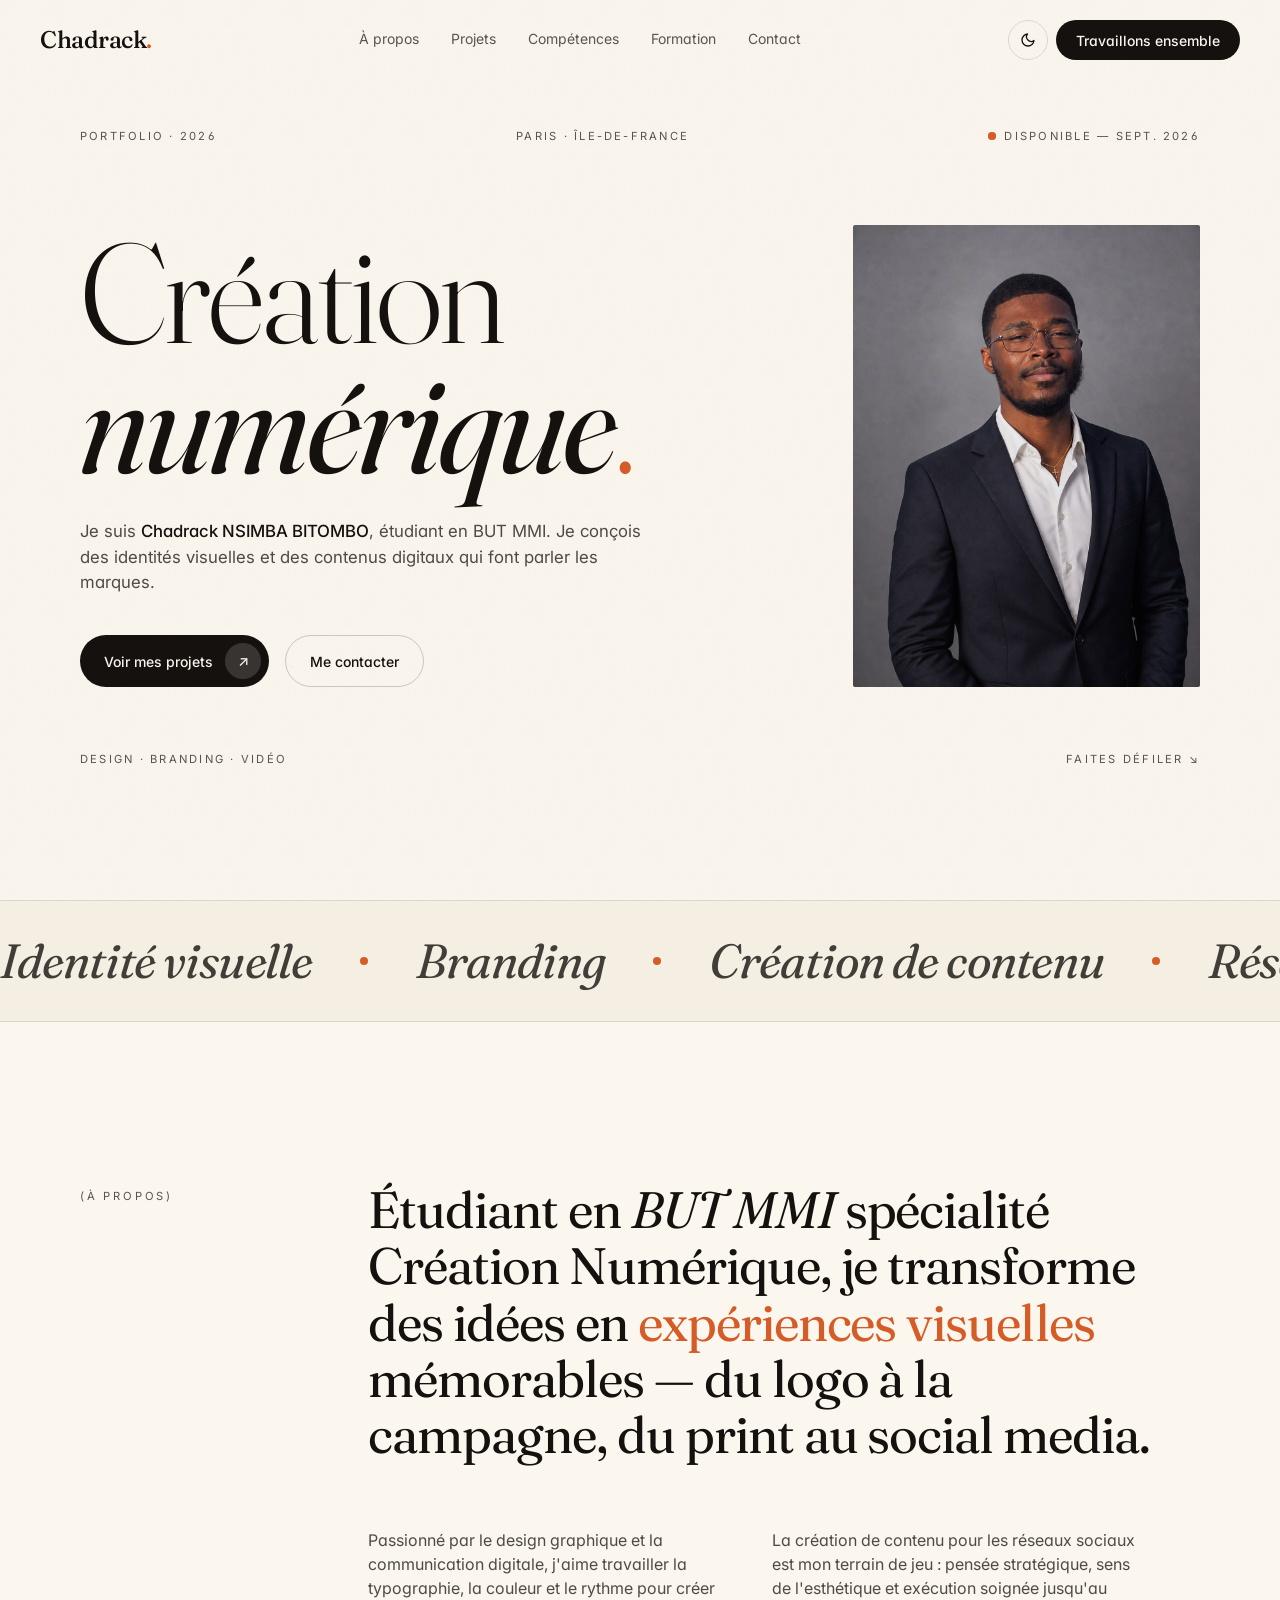
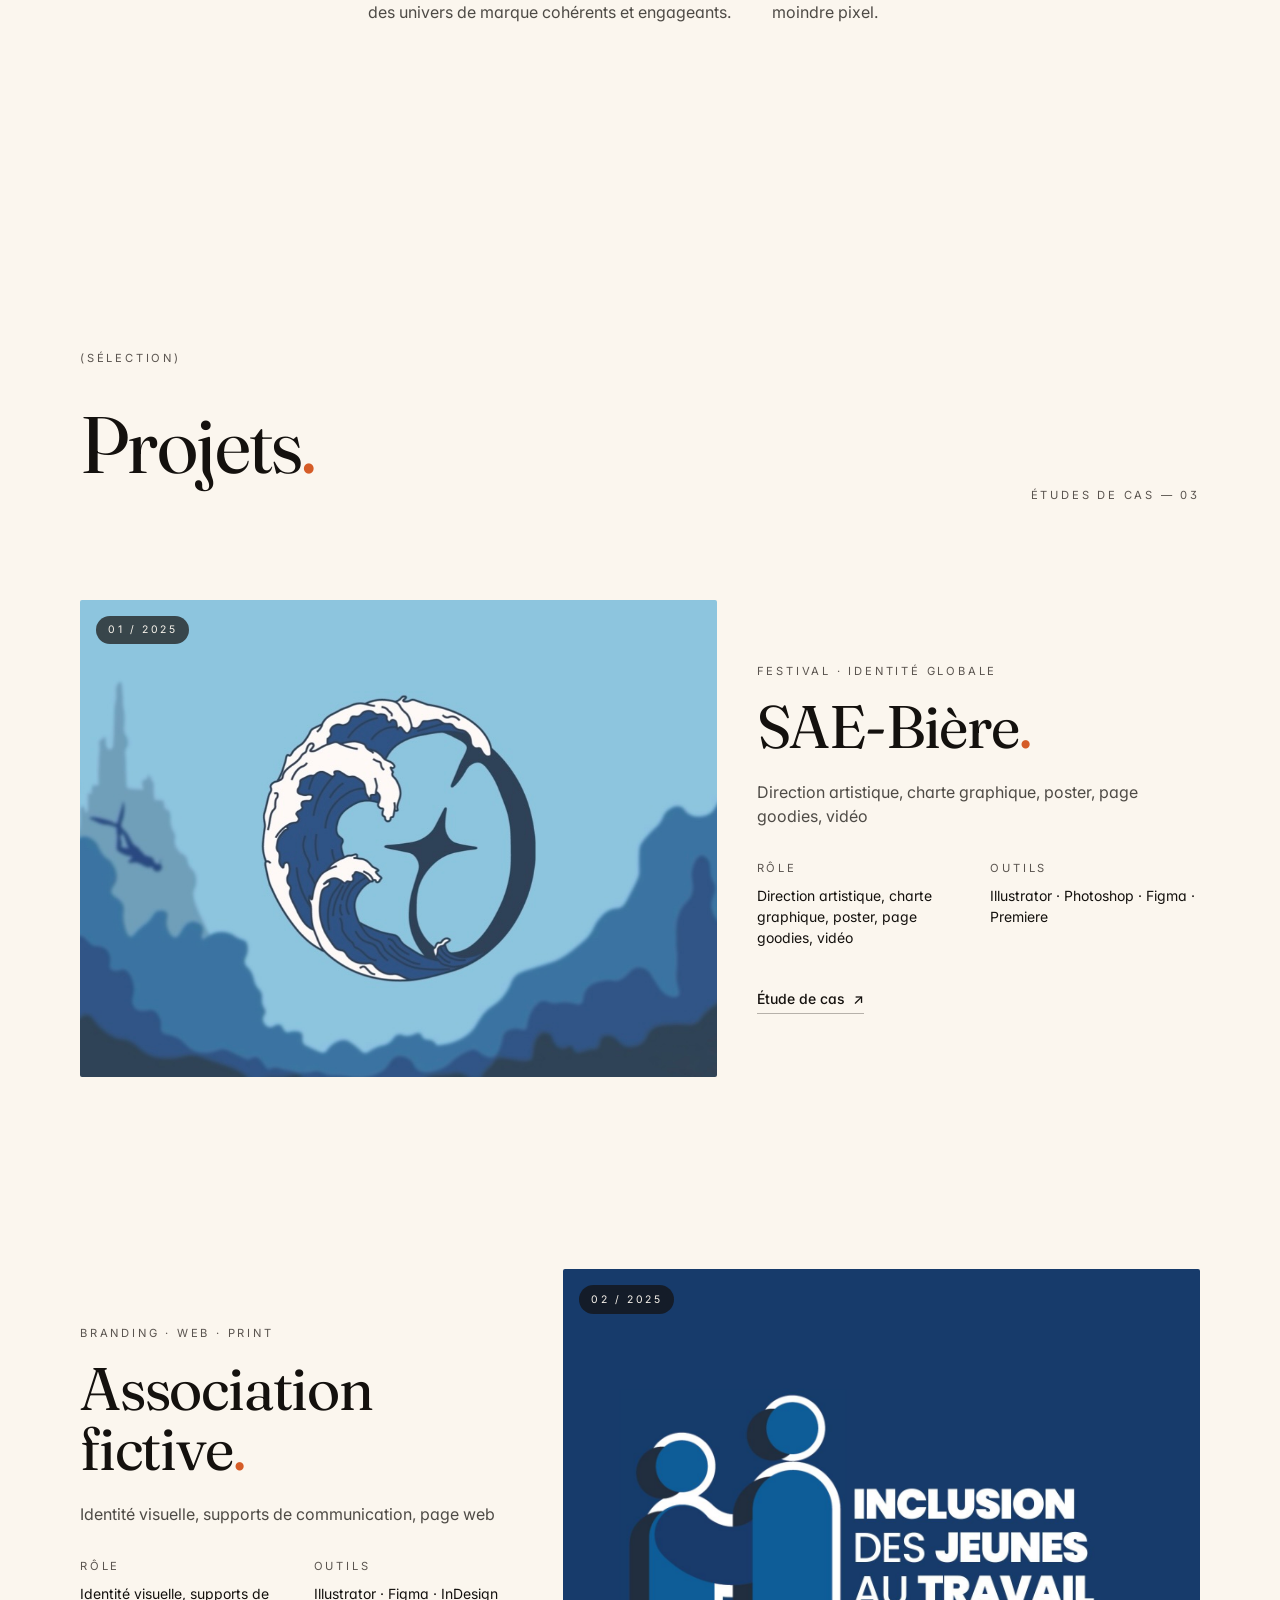
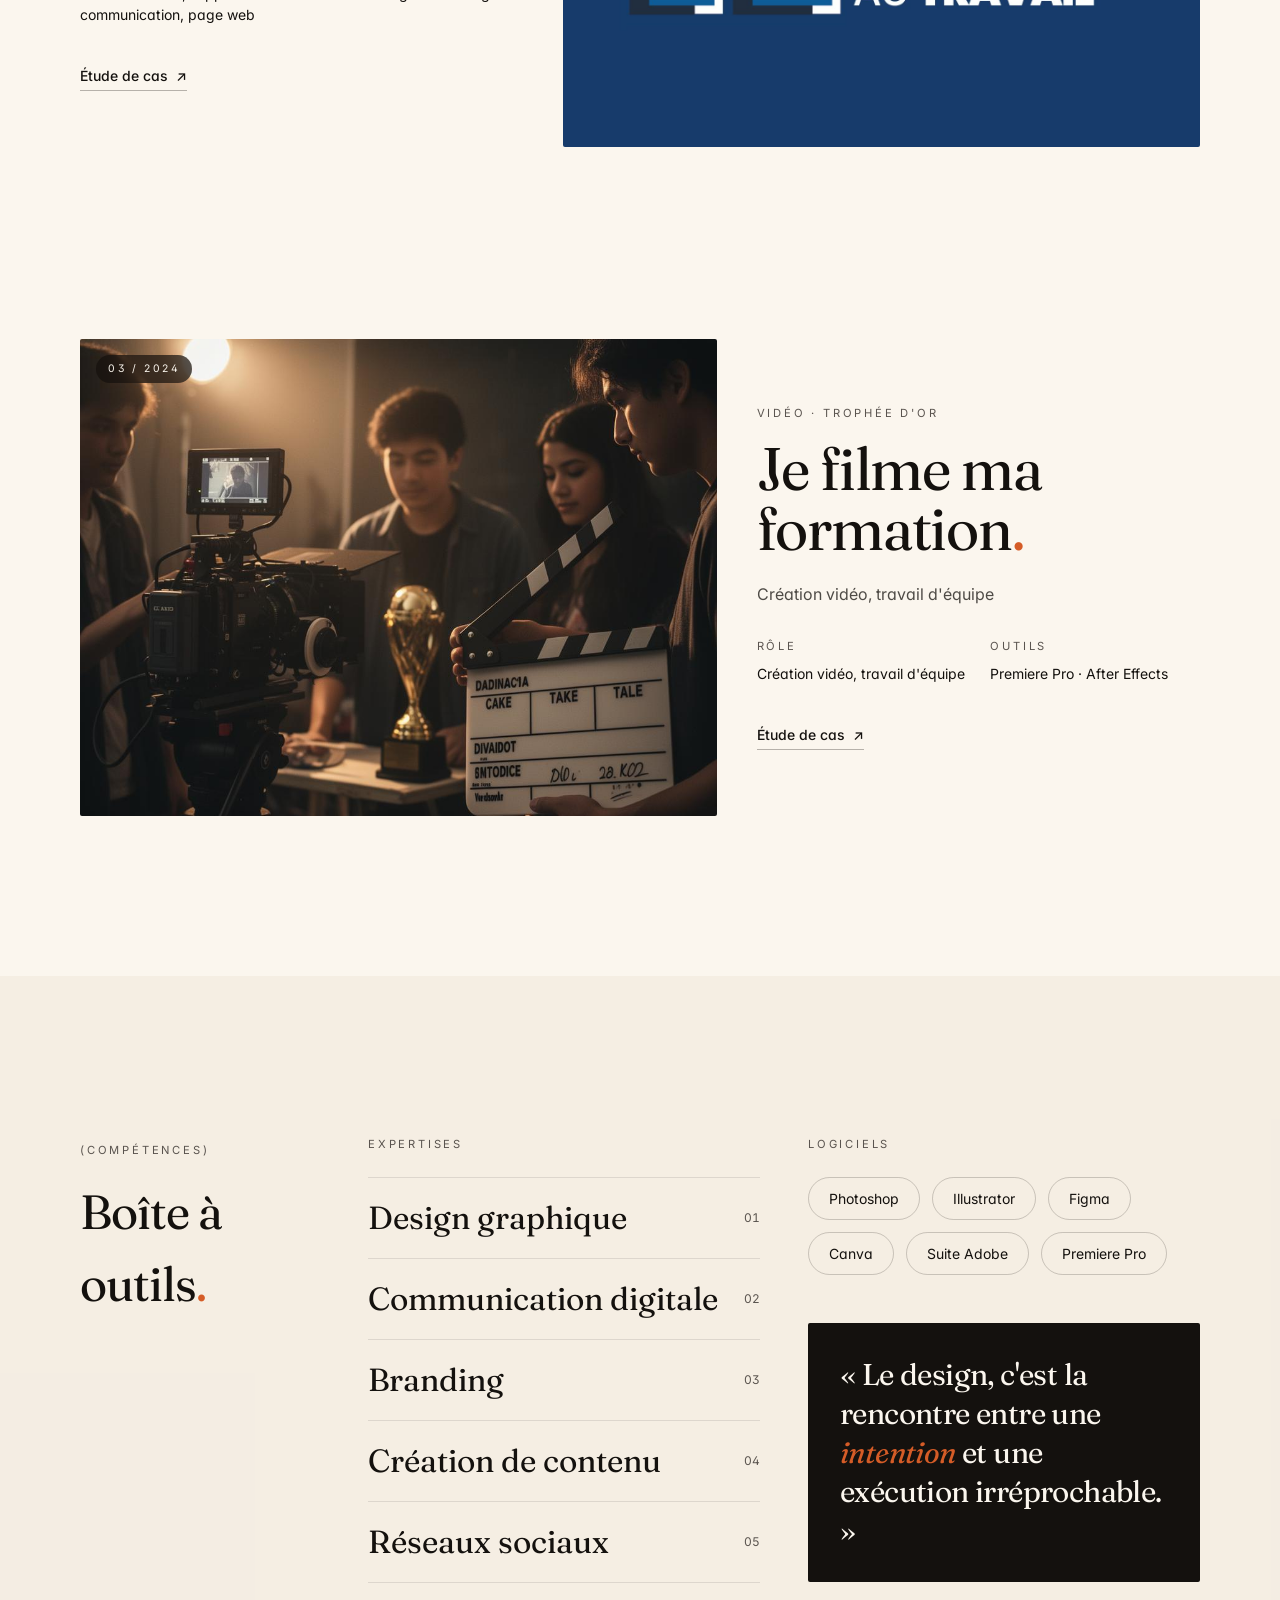
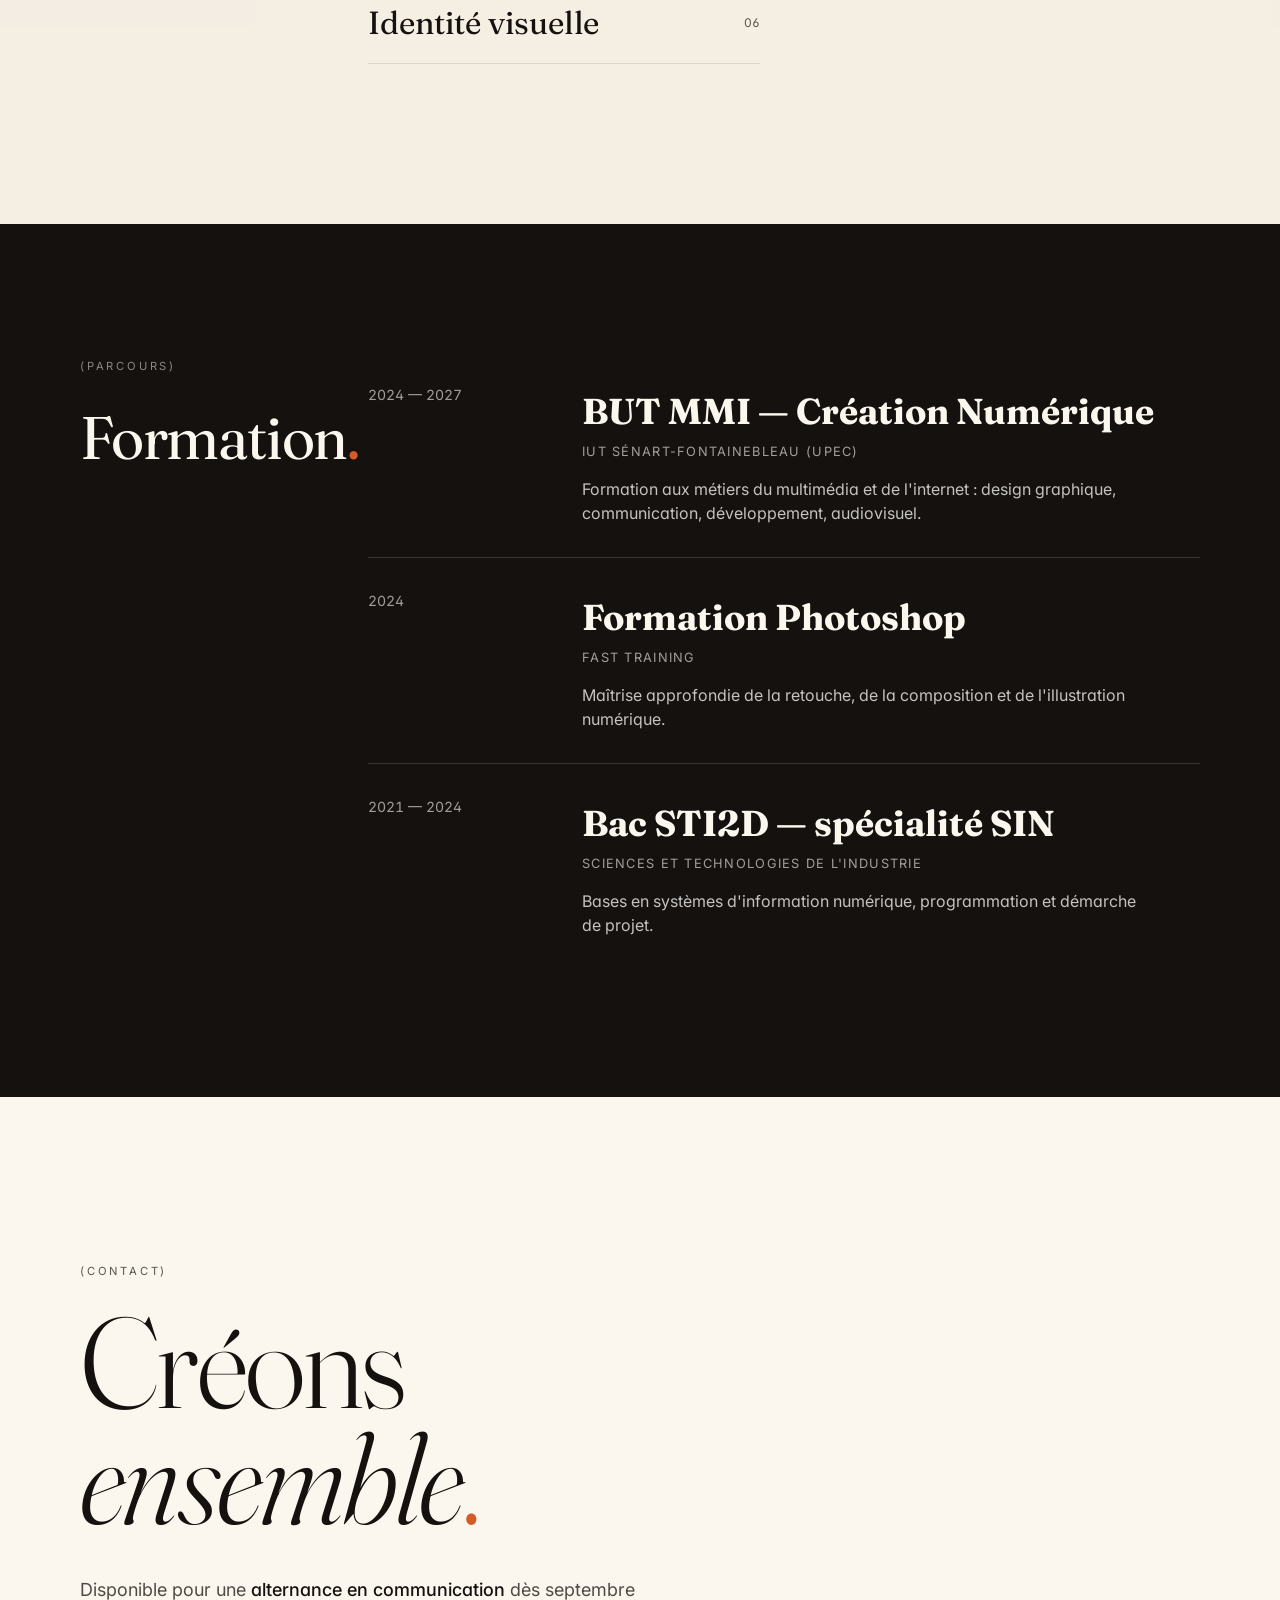
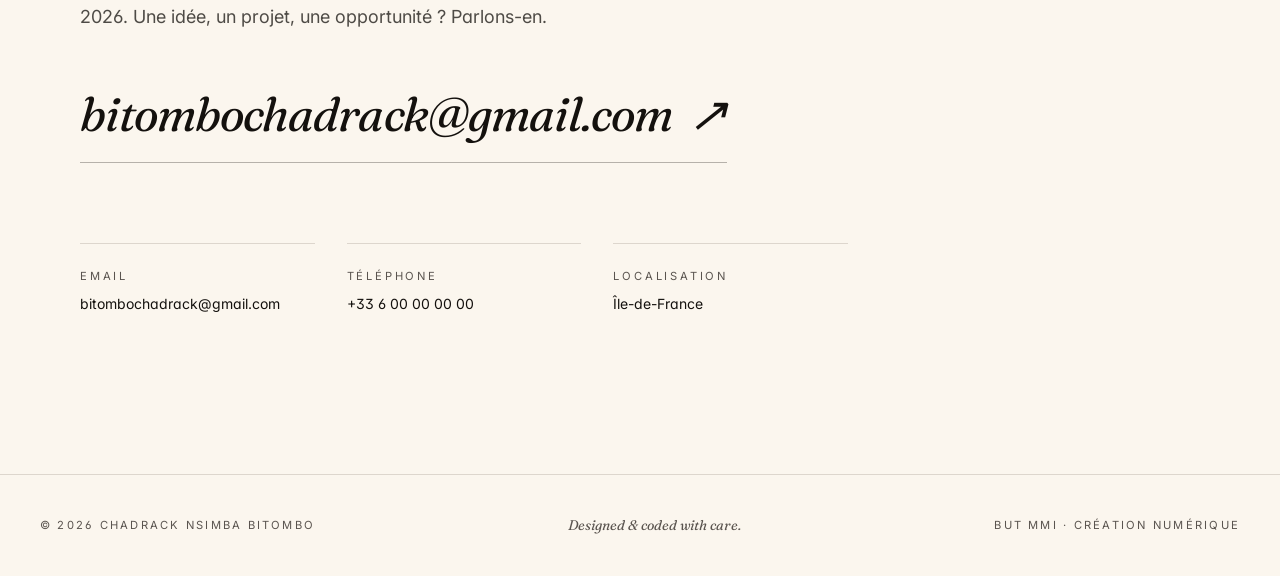
==== index.html @ b9027eaa "kkkk" ====
<!doctype html>
<html lang="fr">
  <head>
    <meta charset="UTF-8" />
    <meta name="viewport" content="width=device-width, initial-scale=1.0" />
    <title>Chadrack Nsimba Bitombo — Portfolio · Création Numérique</title>
    <meta
      name="description"
      content="Portfolio de Chadrack Nsimba Bitombo, étudiant en BUT MMI Création Numérique. Branding, design graphique et communication digitale. Disponible en alternance dès septembre 2026."
    />
    <meta property="og:title" content="Chadrack Nsimba Bitombo — Portfolio" />
    <meta
      property="og:description"
      content="Identités visuelles et contenus digitaux engageants — étudiant en BUT MMI Création Numérique."
    />
    <meta property="og:type" content="website" />

    <link rel="preconnect" href="https://fonts.googleapis.com" />
    <link rel="preconnect" href="https://fonts.gstatic.com" crossorigin />
    <link
      href="https://fonts.googleapis.com/css2?family=Fraunces:ital,opsz,wght@0,9..144,300..700;1,9..144,300..700&family=Inter:wght@300;400;500;600&display=swap"
      rel="stylesheet"
    />

    <link rel="stylesheet" href="css/styles.css" />
  </head>
  <body>
    <header id="nav" class="nav">
      <div class="nav__inner">
        <a href="#top" class="nav__logo"
          >Chadrack<span class="accent">.</span></a
        >
        <nav class="nav__links">
          <a href="#about">À propos</a>
          <a href="#work">Projets</a>
          <a href="#skills">Compétences</a>
          <a href="#education">Formation</a>
          <a href="#contact">Contact</a>
        </nav>
        <div class="nav__actions">
          <button
            id="themeToggle"
            class="icon-btn"
            aria-label="Basculer le thème"
          >
            <svg
              class="icon-moon"
              viewBox="0 0 24 24"
              width="16"
              height="16"
              fill="none"
              stroke="currentColor"
              stroke-width="2"
              stroke-linecap="round"
              stroke-linejoin="round"
            >
              <path d="M21 12.79A9 9 0 1 1 11.21 3 7 7 0 0 0 21 12.79z" />
            </svg>
            <svg
              class="icon-sun"
              viewBox="0 0 24 24"
              width="16"
              height="16"
              fill="none"
              stroke="currentColor"
              stroke-width="2"
              stroke-linecap="round"
              stroke-linejoin="round"
              style="display: none"
            >
              <circle cx="12" cy="12" r="4" />
              <path
                d="M12 2v2M12 20v2M4.93 4.93l1.41 1.41M17.66 17.66l1.41 1.41M2 12h2M20 12h2M4.93 19.07l1.41-1.41M17.66 6.34l1.41-1.41"
              />
            </svg>
          </button>
          <a href="#contact" class="btn btn--solid">Travaillons ensemble</a>
        </div>
      </div>
    </header>

    <main>
      <section id="top" class="hero grain">
        <div class="container hero__meta">
          <span>Portfolio · 2026</span>
          <span class="hide-sm">Paris · Île-de-France</span>
          <span class="status">
            <span class="dot"
              ><span class="dot__ping"></span><span class="dot__core"></span
            ></span>
            Disponible — Sept. 2026
          </span>
        </div>

        <div class="container hero__grid">
          <div class="hero__text reveal">
            <h1 class="display hero__title">
              Création<br />
              <span class="italic">numérique</span><span class="accent">.</span>
            </h1>
            <p class="hero__lede">
              Je suis <strong>Chadrack NSIMBA BITOMBO</strong>, étudiant en BUT
              MMI. Je conçois des identités visuelles et des contenus digitaux
              qui font parler les marques.
            </p>
            <div class="hero__cta">
              <a href="#work" class="btn btn--pill">
                Voir mes projets
                <span class="btn__arrow">↗</span>
              </a>
              <a href="#contact" class="btn btn--ghost">Me contacter</a>
            </div>
          </div>

          <div class="hero__portrait reveal">
            <div class="portrait">
              <img
                src="assets/Chadrack.jpg"
                alt="Portrait de Chadrack Nsimba Bitombo"
              />
              <div class="portrait__overlay"></div>
              <div class="portrait__caption"></div>
            </div>
          </div>
        </div>

        <div class="container hero__foot">
          <span>Design · Branding · Vidéo</span>
          <span>Faites défiler ↘</span>
        </div>
      </section>

      <div class="marquee">
        <div class="marquee__track">
          <span class="display italic"
            >Identité visuelle <i class="bullet"></i> Branding
            <i class="bullet"></i> Création de contenu
            <i class="bullet"></i> Réseaux sociaux
            <i class="bullet"></i> Direction artistique
            <i class="bullet"></i> Vidéo <i class="bullet"></i> Communication
            digitale <i class="bullet"></i
          ></span>
          <span class="display italic" aria-hidden="true"
            >Identité visuelle <i class="bullet"></i> Branding
            <i class="bullet"></i> Création de contenu
            <i class="bullet"></i> Design éditorial
            <i class="bullet"></i> Réseaux sociaux
            <i class="bullet"></i> Direction artistique
            <i class="bullet"></i> Vidéo <i class="bullet"></i> Communication
            digitale <i class="bullet"></i
          ></span>
        </div>
      </div>

      <section id="about" class="section">
        <div class="container grid-12">
          <div class="col-3"><span class="kicker">(À propos)</span></div>
          <div class="col-9 reveal">
            <p class="display about__lead">
              Étudiant en <span class="italic">BUT MMI</span> spécialité
              Création Numérique, je transforme des idées en
              <span class="accent">expériences visuelles</span> mémorables — du
              logo à la campagne, du print au social media.
            </p>
            <div class="about__cols">
              <p>
                Passionné par le design graphique et la communication digitale,
                j'aime travailler la typographie, la couleur et le rythme pour
                créer des univers de marque cohérents et engageants.
              </p>
              <p>
                La création de contenu pour les réseaux sociaux est mon terrain
                de jeu : pensée stratégique, sens de l'esthétique et exécution
                soignée jusqu'au moindre pixel.
              </p>
            </div>
          </div>
        </div>
      </section>

      <section id="work" class="section">
        <div class="container">
          <div class="work__head">
            <div>
              <span class="kicker">(Sélection)</span>
              <h2 class="display work__title">
                Projets<span class="accent">.</span>
              </h2>
            </div>
            <span class="kicker hide-sm">Études de cas — 03</span>
          </div>

          <div class="work__list" id="workList">
            <div class="work__list" id="workList">
              <article class="project reveal project--alt is-visible">
                <div class="project__img">
                  <img
                    src="assets/Dossier Odysseia/Odysseia banner.png"
                    alt="Association fictive"
                    loading="lazy"
                    width="1280"
                    height="960"
                  />
                  <img
                    src="assets/Dossier Odysseia/Coulisse Brassage - Odysseia.mp4"
                    alt="play video"
                    class="youtube-play-icon"
                    alt="play vidéo"
                  />
                  <div class="project__badge">02 / 2025</div>
                  <div class="project-image-gallery">
                    <img
                      src="assets/Dossier Odysseia/ODYSSEIA-uniquetiquette-1.jpg"
                      alt="Odysseïa Aperçu 1"
                      class="gallery-img lightbox-trigger"
                    />
                    <img
                      src="assets/Dossier Odysseia/ODYSSEIA-mulitietiquette-2.jpg"
                      alt="Odysseïa Aperçu 2"
                      class="gallery-img lightbox-trigger"
                    />
                    <a
                      href="https://but1.mmi-iutsf.org/S2/2025/odysseia/index.php?route=accueil"
                      target="_blank"
                      rel="noopener noreferrer"
                      class="gallery-link"
                    >
                      <img
                        src="assets/Dossier Odysseia/ODYSSEIA-website-3.jpg"
                        alt="Site web Odysseïa"
                        class="gallery-img"
                      />
                    </a>
                    <a
                      href="https://www.youtube.com/watch?v=Bl48wsWsuwA"
                      target="_blank"
                      rel="noopener noreferrer"
                      class="gallery-link"
                    >
                      <div
                        class="video-container"
                        style="position: relative; display: block"
                      >
                        <img
                          src="assets/Dossier Odysseia/ODY-img-video1.jpg"
                          alt="Miniature Vidéo Odysseïa 1"
                          class="gallery-img"
                        />
                        <img
                          src="assets/Dossier Odysseia/logo-youtube-play.png"
                          class="youtube-play-icon"
                          alt="Play Video"
                        />
                      </div>
                    </a>
                    <a
                      href="https://youtu.be/Bl48wsWsuwA"
                      target="_blank"
                      rel="noopener noreferrer"
                      class="gallery-link"
                    >
                      <div
                        class="video-container"
                        style="position: relative; display: block"
                      >
                        <img
                          src="assets/Dossier Odysseia/ODY-img-video2.jpg"
                          alt="Miniature Vidéo Odysseïa 2"
                          class="gallery-img"
                        />
                        <img
                          src="assets/Dossier Odysseia/logo-youtube-play.png"
                          class="youtube-play-icon"
                          alt="Play Video"
                        />
                      </div>
                    </a>
                    <img
                      src="assets/Dossier Odysseia/ODYSSEIA-multiaffiche.jpg"
                      alt="Affiches Odysseïa"
                      class="gallery-img lightbox-trigger"
                    />
                    <img
                      src="assets/Dossier Odysseia/ODYSSEIA-rsn-i.jpg"
                      alt="Réseaux sociaux Odysseïa"
                      class="gallery-img lightbox-trigger"
                    />
                  </div>
                </div>
                <div class="project__body">
                  <div class="kicker">Branding · Web · Print</div>
                  <h3 class="display project__title">
                    Association fictive<span class="accent">.</span>
                  </h3>
                  <p class="project__text">
                    Création d'une identité visuelle cohérente pour une
                    association fictive, déclinée en supports de communication
                    imprimés et numériques, jusqu'à une page web vitrine.
                  </p>
                  <div class="project__meta">
                    <div>
                      <div class="kicker">Rôle</div>
                      <p>
                        Identité visuelle, supports de communication, page web
                      </p>
                    </div>
                    <div>
                      <div class="kicker">Outils</div>
                      <p>Illustrator · Figma · InDesign</p>
                    </div>
                  </div>
                  <a href="#contact" class="project__cta"
                    >Étude de cas <span>↗</span></a
                  >
                </div>
              </article>

              <article class="project reveal">
                <div class="project__img">
                  <img
                    src="assets/project-film.jpg"
                    alt="Je filme ma formation"
                    loading="lazy"
                    width="1280"
                    height="960"
                  />
                  <div class="project__badge">03 / 2024</div>
                </div>
                <div class="project__body">
                  <div class="kicker">Vidéo · Trophée d'Or</div>
                  <h3 class="display project__title">
                    Je filme ma formation<span class="accent">.</span>
                  </h3>
                  <p class="project__text">
                    Participation à la création d'une vidéo collective dans le
                    cadre du concours « Je filme ma formation ». Projet
                    récompensé d'un Trophée d'Or.
                  </p>
                  <div class="project__meta">
                    <div>
                      <div class="kicker">Rôle</div>
                      <p>Création vidéo, travail d'équipe</p>
                    </div>
                    <div>
                      <div class="kicker">Outils</div>
                      <p>Premiere Pro · After Effects</p>
                    </div>
                  </div>
                  <a href="#contact" class="project__cta"
                    >Étude de cas <span>↗</span></a
                  >
                </div>
              </article>
              <article class="project reveal is-visible">
                <div class="project__img">
                  <img
                    src="assets/affiche SAE-Bière.png"
                    alt="Affiche SAE-Bière"
                    loading="lazy"
                    width="1280"
                    height="960"
                  />
                  <div class="project__badge">01 / 2025</div>
                </div>
                <div class="project__body">
                  <div class="kicker">Festival · Identité globale</div>
                  <h3 class="display project__title">
                    SAE-Bière<span class="accent">.</span>
                  </h3>
                  <p class="project__text">
                    Conception complète de l'identité visuelle d'un festival
                    imaginaire : charte graphique, affiche officielle, page
                    goodies du site web et participation au contenu vidéo.
                  </p>
                  <div class="project__meta">
                    <div>
                      <div class="kicker">Rôle</div>
                      <p>
                        Direction artistique, charte graphique, poster, page
                        goodies, vidéo
                      </p>
                    </div>
                    <div>
                      <div class="kicker">Outils</div>
                      <p>Illustrator · Photoshop · Figma · Premiere</p>
                    </div>
                  </div>
                  <a href="#contact" class="project__cta"
                    >Étude de cas <span>↗</span></a
                  >
                </div>
              </article>
            </div>
          </div>
        </div>
      </section>

      <section id="skills" class="section section--soft">
        <div class="container grid-12">
          <div class="col-3">
            <span class="kicker">(Compétences)</span>
            <h2 class="display skills__title">
              Boîte à outils<span class="accent">.</span>
            </h2>
          </div>

          <div class="col-9 skills__grid">
            <div>
              <p class="kicker mb">Expertises</p>
              <ul class="skills__list" id="skillsList"></ul>
            </div>
            <div>
              <p class="kicker mb">Logiciels</p>
              <div class="tools" id="toolsList"></div>
              <div class="quote">
                <p class="display">
                  « Le design, c'est la rencontre entre une
                  <em class="accent">intention</em> et une exécution
                  irréprochable. »
                </p>
              </div>
            </div>
          </div>
        </div>
      </section>

      <section id="education" class="section section--dark">
        <div class="container grid-12">
          <div class="col-3">
            <span class="kicker kicker--inv">(Parcours)</span>
            <h2 class="display edu__title">
              Formation<span class="accent">.</span>
            </h2>
          </div>
          <ol class="col-9 edu__list" id="eduList"></ol>
        </div>
      </section>

      <section id="contact" class="section">
        <div class="container">
          <span class="kicker">(Contact)</span>
          <h2 class="display contact__title">
            Créons<br /><span class="italic">ensemble</span
            ><span class="accent">.</span>
          </h2>
          <p class="contact__lede">
            Disponible pour une <strong>alternance en communication</strong> dès
            septembre 2026. Une idée, un projet, une opportunité ? Parlons-en.
          </p>
          <a
            href="mailto:bitombochadrack@gmail.com"
            class="contact__mail display italic"
          >
            bitombochadrack@gmail.com <span class="contact__arrow">↗</span>
          </a>
          <div class="contact__cards">
            <div>
              <span class="kicker">Email</span>
              <p>bitombochadrack@gmail.com</p>
            </div>
            <div>
              <span class="kicker">Téléphone</span>
              <p>+33 6 00 00 00 00</p>
            </div>
            <div>
              <span class="kicker">Localisation</span>
              <p>Île-de-France</p>
            </div>
          </div>
        </div>
      </section>
    </main>

    <footer class="footer">
      <div class="container footer__inner">
        <span>© 2026 Chadrack Nsimba Bitombo</span>
        <span class="display italic">Designed &amp; coded with care.</span>
        <span>BUT MMI · Création Numérique</span>
      </div>
    </footer>

    <script src="js/main.js"></script>
  </body>
</html>
---- css/styles.css ----
/* =========================================================
   Chadrack Nsimba Bitombo — Portfolio (HTML/CSS/JS)
   Editorial · Premium · Minimal
   ========================================================= */

   
:root {
  --ink: oklch(0.18 0.008 60);
  --cream: oklch(0.975 0.012 80);
  --sand: oklch(0.91 0.022 75);
  --ember: oklch(0.62 0.165 42);

  --background: var(--cream);
  --foreground: var(--ink);
  --muted: oklch(0.94 0.012 75);
  --muted-fg: oklch(0.45 0.012 60);
  --border: oklch(0.88 0.015 75);
  --accent: var(--ember);

  --font-display: "Fraunces", "Times New Roman", serif;
  --font-sans: "Inter", system-ui, sans-serif;
}

html.dark {
  --ink: oklch(0.96 0.008 80);
  --cream: oklch(0.14 0.008 60);
  --sand: oklch(0.22 0.012 70);
  --ember: oklch(0.7 0.16 45);

  --background: oklch(0.13 0.008 60);
  --foreground: oklch(0.96 0.008 80);
  --muted: oklch(0.2 0.01 65);
  --muted-fg: oklch(0.68 0.012 75);
  --border: oklch(1 0 0 / 10%);
  --accent: var(--ember);
}

* {
  box-sizing: border-box;
  margin: 0;
  padding: 0;
}

html {
  scroll-behavior: smooth;
}

body {
  background: var(--background);
  color: var(--foreground);
  font-family: var(--font-sans);
  font-weight: 400;
  -webkit-font-smoothing: antialiased;
  font-feature-settings: "ss01", "cv11";
  line-height: 1.5;
  transition:
    background 0.4s ease,
    color 0.4s ease;
}

::selection {
  background: var(--ember);
  color: var(--cream);
}

a {
  color: inherit;
  text-decoration: none;
}
img {
  display: block;
  max-width: 100%;
}
button {
  font: inherit;
  cursor: pointer;
  background: none;
  border: none;
  color: inherit;
}

/* Utilities */
.container {
  max-width: 1280px;
  margin: 0 auto;
  padding: 0 1.5rem;
}
@media (min-width: 768px) {
  .container {
    padding: 0 2.5rem;
  }
}

.display {
  font-family: var(--font-display);
  font-optical-sizing: auto;
  letter-spacing: -0.02em;
  font-weight: 400;
}
.italic {
  font-style: italic;
}
.accent {
  color: var(--accent);
}
.kicker {
  font-size: 0.7rem;
  text-transform: uppercase;
  letter-spacing: 0.25em;
  color: var(--muted-fg);
}
.kicker--inv {
  color: rgba(255, 255, 255, 0.5);
}
.mb {
  margin-bottom: 1.5rem;
  display: block;
}
.hide-sm {
  display: none;
}
@media (min-width: 640px) {
  .hide-sm {
    display: inline;
  }
}

.grid-12 {
  display: grid;
  grid-template-columns: repeat(12, 1fr);
  gap: 2rem;
}
.col-3 {
  grid-column: span 12;
}
.col-9 {
  grid-column: span 12;
}
@media (min-width: 768px) {
  .col-3 {
    grid-column: span 3;
  }
  .col-9 {
    grid-column: span 9;
  }
}

/* Reveal animation */
.reveal {
  opacity: 0;
  transform: translateY(30px);
  transition:
    opacity 0.9s cubic-bezier(0.22, 1, 0.36, 1),
    transform 0.9s cubic-bezier(0.22, 1, 0.36, 1);
}
.reveal.is-visible {
  opacity: 1;
  transform: none;
}

/* Buttons */
.btn {
  display: inline-flex;
  align-items: center;
  gap: 0.5rem;
  font-size: 0.875rem;
  font-weight: 500;
  transition: all 0.3s ease;
}
.btn--solid {
  background: var(--foreground);
  color: var(--background);
  padding: 0.625rem 1.25rem;
  border-radius: 999px;
  height: 40px;
}
.btn--solid:hover {
  background: var(--accent);
}
.btn--pill {
  background: var(--foreground);
  color: var(--background);
  padding: 0.5rem 0.5rem 0.5rem 1.5rem;
  border-radius: 999px;
  gap: 0.75rem;
}
.btn--pill:hover {
  background: var(--accent);
}
.btn__arrow {
  display: inline-flex;
  align-items: center;
  justify-content: center;
  width: 36px;
  height: 36px;
  background: rgba(255, 255, 255, 0.15);
  border-radius: 999px;
  transition: transform 0.3s ease;
  font-size: 0.9rem;
}
.btn--pill:hover .btn__arrow {
  transform: rotate(45deg);
}
.btn--ghost {
  padding: 0.75rem 1.5rem;
  border: 1px solid color-mix(in oklab, var(--foreground) 20%, transparent);
  border-radius: 999px;
}
.btn--ghost:hover {
  border-color: var(--foreground);
}

.icon-btn {
  width: 40px;
  height: 40px;
  border-radius: 999px;
  border: 1px solid var(--border);
  display: inline-flex;
  align-items: center;
  justify-content: center;
  transition: background 0.2s;
}
.icon-btn:hover {
  background: var(--sand);
}

/* ====== NAV ====== */
.nav {
  position: fixed;
  top: 0;
  left: 0;
  right: 0;
  z-index: 50;
  transition: all 0.5s ease;
  background: transparent;
}
.nav.is-scrolled {
  backdrop-filter: blur(16px);
  background: color-mix(in oklab, var(--background) 70%, transparent);
  border-bottom: 1px solid color-mix(in oklab, var(--border) 60%, transparent);
}
.nav__inner {
  max-width: 1280px;
  margin: 0 auto;
  padding: 0 1.5rem;
  height: 64px;
  display: flex;
  align-items: center;
  justify-content: space-between;
}
@media (min-width: 768px) {
  .nav__inner {
    padding: 0 2.5rem;
    height: 80px;
  }
}
.nav__logo {
  font-family: var(--font-display);
  font-size: 1.25rem;
  font-weight: 500;
  letter-spacing: -0.02em;
}
@media (min-width: 768px) {
  .nav__logo {
    font-size: 1.5rem;
  }
}
.nav__links {
  display: none;
  gap: 2rem;
}
@media (min-width: 768px) {
  .nav__links {
    display: flex;
  }
}
.nav__links a {
  font-size: 0.875rem;
  color: color-mix(in oklab, var(--foreground) 70%, transparent);
  position: relative;
  padding-bottom: 4px;
  transition: color 0.2s;
}
.nav__links a:hover {
  color: var(--foreground);
}
.nav__links a::after {
  content: "";
  position: absolute;
  left: 0;
  bottom: 0;
  height: 1px;
  width: 0;
  background: var(--accent);
  transition: width 0.3s;
}
.nav__links a:hover::after {
  width: 100%;
}
.nav__actions {
  display: flex;
  align-items: center;
  gap: 0.5rem;
}
.nav__actions .btn--solid {
  display: none;
}
@media (min-width: 640px) {
  .nav__actions .btn--solid {
    display: inline-flex;
  }
}

/* ====== HERO ====== */
.hero {
  position: relative;
  min-height: 100vh;
  padding: 7rem 1.5rem 4rem;
  overflow: hidden;
}
@media (min-width: 768px) {
  .hero {
    padding: 8rem 2.5rem 4rem;
  }
}

.hero__meta {
  display: flex;
  align-items: center;
  justify-content: space-between;
  font-size: 0.7rem;
  text-transform: uppercase;
  letter-spacing: 0.2em;
  color: var(--muted-fg);
}
.status {
  display: flex;
  align-items: center;
  gap: 0.5rem;
}
.dot {
  position: relative;
  display: inline-flex;
  width: 8px;
  height: 8px;
}
.dot__ping {
  position: absolute;
  inset: 0;
  border-radius: 999px;
  background: var(--accent);
  opacity: 0.6;
  animation: ping 1.5s cubic-bezier(0, 0, 0.2, 1) infinite;
}
.dot__core {
  position: relative;
  width: 8px;
  height: 8px;
  border-radius: 999px;
  background: var(--accent);
}
@keyframes ping {
  75%,
  100% {
    transform: scale(2);
    opacity: 0;
  }
}

.hero__grid {
  margin-top: 3rem;
  display: grid;
  grid-template-columns: repeat(12, 1fr);
  gap: 2.5rem;
  align-items: end;
}
@media (min-width: 768px) {
  .hero__grid {
    margin-top: 5rem;
  }
}
.hero__text {
  grid-column: span 12;
}
.hero__portrait {
  grid-column: span 12;
}
@media (min-width: 1024px) {
  .hero__text {
    grid-column: span 8;
  }
  .hero__portrait {
    grid-column: span 4;
  }
}

.hero__title {
  font-weight: 300;
  font-size: clamp(3rem, 11vw, 9.5rem);
  line-height: 0.92;
}
.hero__title .italic {
  font-weight: 400;
}
.hero__lede {
  margin-top: 2rem;
  max-width: 36rem;
  font-size: 1.05rem;
  color: color-mix(in oklab, var(--foreground) 75%, transparent);
}
.hero__lede strong {
  color: var(--foreground);
  font-weight: 500;
}
.hero__cta {
  margin-top: 2.5rem;
  display: flex;
  flex-wrap: wrap;
  gap: 1rem;
}

.portrait {
  position: relative;
  aspect-ratio: 3/4;
  max-width: 22rem;
  margin-left: auto;
  overflow: hidden;
  border-radius: 2px;
}
.portrait img {
  width: 100%;
  height: 100%;
  object-fit: cover;
}
.portrait__overlay {
  position: absolute;
  inset: 0;
  background: linear-gradient(
    to top,
    color-mix(in oklab, var(--foreground) 20%, transparent),
    transparent
  );
}
.portrait__caption {
  position: absolute;
  bottom: 1rem;
  left: 1rem;
  right: 1rem;
  display: flex;
  align-items: end;
  justify-content: space-between;
  color: var(--background);
}
.portrait__caption .kicker {
  color: var(--background);
}

.hero__foot {
  margin-top: 4rem;
  display: flex;
  align-items: center;
  justify-content: space-between;
  font-size: 0.7rem;
  text-transform: uppercase;
  letter-spacing: 0.2em;
  color: var(--muted-fg);
}

.grain::before {
  content: "";
  position: absolute;
  inset: 0;
  pointer-events: none;
  opacity: 0.06;
  mix-blend-mode: multiply;
  background-image: url("data:image/svg+xml;utf8,<svg xmlns='http://www.w3.org/2000/svg' width='120' height='120'><filter id='n'><feTurbulence type='fractalNoise' baseFrequency='0.9' numOctaves='2' stitchTiles='stitch'/></filter><rect width='100%25' height='100%25' filter='url(%23n)'/></svg>");
}

/* ====== MARQUEE ====== */
.marquee {
  border-top: 1px solid var(--border);
  border-bottom: 1px solid var(--border);
  background: color-mix(in oklab, var(--sand) 40%, transparent);
  overflow: hidden;
  padding: 1.5rem 0;
}
.marquee__track {
  display: flex;
  gap: 3rem;
  white-space: nowrap;
  animation: marquee 38s linear infinite;
}
.marquee__track > span {
  font-size: 2rem;
  color: color-mix(in oklab, var(--foreground) 80%, transparent);
  display: inline-flex;
  align-items: center;
  gap: 3rem;
}
@media (min-width: 768px) {
  .marquee__track > span {
    font-size: 3rem;
  }
}
.bullet {
  display: inline-block;
  width: 8px;
  height: 8px;
  border-radius: 999px;
  background: var(--accent);
}
@keyframes marquee {
  from {
    transform: translateX(0);
  }
  to {
    transform: translateX(-50%);
  }
}

/* ====== SECTIONS ====== */
.section {
  padding: 6rem 1.5rem;
}
@media (min-width: 768px) {
  .section {
    padding: 10rem 2.5rem;
  }
}
.section--soft {
  background: color-mix(in oklab, var(--sand) 40%, transparent);
}
.section--dark {
  background: var(--foreground);
  color: var(--background);
  padding: 6rem 1.5rem;
}
@media (min-width: 768px) {
  .section--dark {
    padding: 8rem 2.5rem;
  }
}

/* ====== ABOUT ====== */
.about__lead {
  font-size: clamp(1.75rem, 4vw, 3.5rem);
  line-height: 1.1;
  text-wrap: balance;
}
.about__cols {
  margin-top: 4rem;
  display: grid;
  gap: 2.5rem;
  max-width: 48rem;
  color: color-mix(in oklab, var(--foreground) 75%, transparent);
}
@media (min-width: 640px) {
  .about__cols {
    grid-template-columns: 1fr 1fr;
  }
}

/* ====== WORK ====== */
.work__head {
  display: flex;
  align-items: end;
  justify-content: space-between;
  margin-bottom: 4rem;
}
@media (min-width: 768px) {
  .work__head {
    margin-bottom: 6rem;
  }
}
.work__title {
  margin-top: 1rem;
  font-size: clamp(3rem, 7vw, 5rem);
}
.work__list {
  display: flex;
  flex-direction: column;
  gap: 8rem;
}
@media (min-width: 768px) {
  .work__list {
    gap: 12rem;
  }
}

.project {
  display: grid;
  grid-template-columns: repeat(12, 1fr);
  gap: 2.5rem;
  align-items: center;
}
.project__img {
  grid-column: span 12;
  position: relative;
  overflow: hidden;
  border-radius: 2px;
  aspect-ratio: 4/3;
  background: var(--sand);
}
.project__img img {
  width: 100%;
  height: 100%;
  object-fit: cover;
  transition: transform 1.2s ease-out;
}
.project__img:hover img {
  transform: scale(1.05);
}
.project__badge {
  position: absolute;
  top: 1rem;
  left: 1rem;
  font-size: 0.65rem;
  text-transform: uppercase;
  letter-spacing: 0.25em;
  color: var(--background);
  background: color-mix(in oklab, var(--foreground) 70%, transparent);
  backdrop-filter: blur(8px);
  padding: 0.4rem 0.75rem;
  border-radius: 999px;
}
.project__body {
  grid-column: span 12;
}
@media (min-width: 1024px) {
  .project__img {
    grid-column: span 7;
  }
  .project__body {
    grid-column: span 5;
  }
  .project--alt .project__img {
    order: 2;
  }
  .project--alt .project__body {
    order: 1;
  }
}
.project__title {
  font-size: clamp(2.5rem, 5vw, 3.75rem);
  line-height: 1;
  margin-top: 1rem;
}
.project__text {
  margin-top: 1.5rem;
  max-width: 28rem;
  color: color-mix(in oklab, var(--foreground) 75%, transparent);
}
.project__meta {
  margin-top: 2rem;
  display: grid;
  grid-template-columns: 1fr 1fr;
  gap: 1.5rem;
  max-width: 28rem;
}
.project__meta p {
  margin-top: 0.5rem;
  font-size: 0.875rem;
}
.project__cta {
  margin-top: 2.5rem;
  display: inline-flex;
  align-items: center;
  gap: 0.5rem;
  font-size: 0.875rem;
  font-weight: 500;
  border-bottom: 1px solid
    color-mix(in oklab, var(--foreground) 30%, transparent);
  padding-bottom: 4px;
  transition:
    color 0.2s,
    border-color 0.2s;
}
.project__cta:hover {
  color: var(--accent);
  border-color: var(--accent);
}

/* ====== SKILLS ====== */
.skills__title {
  font-size: clamp(2rem, 4vw, 3rem);
  margin-top: 1rem;
}
.skills__grid {
  display: grid;
  gap: 3rem;
}
@media (min-width: 768px) {
  .skills__grid {
    grid-template-columns: 1fr 1fr;
  }
}
.skills__list {
  list-style: none;
  border-top: 1px solid var(--border);
  border-bottom: 1px solid var(--border);
}
.skills__list li {
  display: flex;
  align-items: center;
  justify-content: space-between;
  padding: 1rem 0;
  border-bottom: 1px solid var(--border);
  transition: color 0.3s;
}
.skills__list li:last-child {
  border-bottom: none;
}
.skills__list li:hover {
  color: var(--accent);
}
.skills__list .label {
  font-family: var(--font-display);
  font-size: clamp(1.5rem, 3vw, 2rem);
  transition: font-style 0.3s;
}
.skills__list li:hover .label {
  font-style: italic;
}
.skills__list .num {
  font-size: 0.75rem;
  color: var(--muted-fg);
  font-variant-numeric: tabular-nums;
}

.tools {
  display: flex;
  flex-wrap: wrap;
  gap: 0.75rem;
}
.tools span {
  padding: 0.625rem 1.25rem;
  border: 1px solid color-mix(in oklab, var(--foreground) 20%, transparent);
  border-radius: 999px;
  font-size: 0.875rem;
  transition: all 0.2s;
}
.tools span:hover {
  border-color: var(--accent);
  color: var(--accent);
}
.quote {
  margin-top: 3rem;
  padding: 2rem;
  background: var(--foreground);
  color: var(--background);
  border-radius: 2px;
}
.quote p {
  font-size: clamp(1.25rem, 2.5vw, 1.875rem);
  line-height: 1.3;
}

/* ====== EDUCATION ====== */
.edu__title {
  margin-top: 1rem;
  font-size: clamp(2.5rem, 5vw, 3.75rem);
}
.edu__list {
  list-style: none;
}
.edu__item {
  display: grid;
  grid-template-columns: repeat(12, 1fr);
  gap: 1.5rem;
  padding: 2rem 0;
  border-top: 1px solid rgba(255, 255, 255, 0.15);
  transition: color 0.2s;
}
.edu__item:first-child {
  border-top: none;
}
.edu__year {
  grid-column: span 12;
  font-size: 0.875rem;
  color: rgba(255, 255, 255, 0.6);
  font-variant-numeric: tabular-nums;
}
.edu__body {
  grid-column: span 12;
}
@media (min-width: 640px) {
  .edu__year {
    grid-column: span 3;
  }
  .edu__body {
    grid-column: span 9;
  }
}
.edu__name {
  font-family: var(--font-display);
  font-size: clamp(1.75rem, 3vw, 2.25rem);
  transition: color 0.2s;
}
.edu__item:hover .edu__name {
  color: var(--accent);
}
.edu__org {
  margin-top: 0.25rem;
  font-size: 0.8rem;
  text-transform: uppercase;
  letter-spacing: 0.1em;
  color: rgba(255, 255, 255, 0.6);
}
.edu__desc {
  margin-top: 1rem;
  max-width: 36rem;
  color: rgba(255, 255, 255, 0.75);
}

/* ====== CONTACT ====== */
.contact__title {
  margin-top: 1.5rem;
  font-weight: 300;
  font-size: clamp(3rem, 10vw, 9rem);
  line-height: 0.9;
}
.contact__lede {
  margin-top: 2.5rem;
  max-width: 36rem;
  font-size: 1.125rem;
  color: color-mix(in oklab, var(--foreground) 75%, transparent);
}
.contact__lede strong {
  color: var(--foreground);
  font-weight: 500;
}
.contact__mail {
  margin-top: 3rem;
  display: inline-flex;
  align-items: center;
  gap: 1rem;
  font-size: clamp(1.75rem, 4vw, 3rem);
  border-bottom: 1px solid
    color-mix(in oklab, var(--foreground) 30%, transparent);
  padding-bottom: 0.75rem;
  transition: all 0.3s;
}
.contact__mail:hover {
  color: var(--accent);
  border-color: var(--accent);
}
.contact__arrow {
  display: inline-block;
  transition: transform 0.5s;
}
.contact__mail:hover .contact__arrow {
  transform: rotate(45deg);
}
.contact__cards {
  margin-top: 5rem;
  display: grid;
  gap: 2rem;
  max-width: 48rem;
}
@media (min-width: 640px) {
  .contact__cards {
    grid-template-columns: repeat(3, 1fr);
  }
}
.contact__cards > div {
  border-top: 1px solid var(--border);
  padding-top: 1.5rem;
}
.contact__cards .kicker {
  display: block;
  margin-bottom: 0.5rem;
}
.contact__cards p {
  font-size: 0.875rem;
}

/* ====== FOOTER ====== */
.footer {
  border-top: 1px solid var(--border);
  padding: 2.5rem 0;
}
.footer__inner {
  display: flex;
  flex-direction: column;
  align-items: center;
  justify-content: space-between;
  gap: 1rem;
  font-size: 0.7rem;
  text-transform: uppercase;
  letter-spacing: 0.2em;
  color: var(--muted-fg);
}
@media (min-width: 640px) {
  .footer__inner {
    flex-direction: row;
  }
}
.footer__inner .display {
  text-transform: none;
  letter-spacing: normal;
  font-size: 0.875rem;
}

/* ====================================================
   PROJECT IMAGE — hover overlay
   ==================================================== */
.project__img--link {
  cursor: pointer;
}
.project__overlay {
  position: absolute;
  inset: 0;
  background: color-mix(in oklab, var(--ink) 60%, transparent);
  display: flex;
  align-items: flex-end;
  padding: 1.75rem;
  opacity: 0;
  transition: opacity 0.4s ease;
}
.project__img--link:hover .project__overlay,
.project__img--link:focus-visible .project__overlay {
  opacity: 1;
}
.project__overlay-label {
  font-family: var(--font-display);
  font-size: 1.5rem;
  color: var(--cream);
  letter-spacing: -0.01em;
}
.project__img--link:focus-visible {
  outline: 2px solid var(--accent);
  outline-offset: 3px;
}
/* Make project__cta a button that looks like the existing anchor */
button.project__cta {
  margin-top: 2.5rem;
  display: inline-flex;
  align-items: center;
  gap: 0.5rem;
  font-size: 0.875rem;
  font-weight: 500;
  border: none;
  border-bottom: 1px solid color-mix(in oklab, var(--foreground) 30%, transparent);
  padding-bottom: 4px;
  background: none;
  color: inherit;
  transition: color 0.2s, border-color 0.2s;
  cursor: pointer;
}
button.project__cta:hover {
  color: var(--accent);
  border-color: var(--accent);
}

/* ====================================================
   PROJECT PAGE — full-screen slide-in panel
   ==================================================== */
.project-page {
  position: fixed;
  inset: 0;
  z-index: 100;
  background: var(--background);
  overflow-y: auto;
  overscroll-behavior: contain;
  transform: translateX(100%);
  transition: transform 0.55s cubic-bezier(0.22, 1, 0.36, 1);
}
.project-page.is-open {
  transform: translateX(0);
}

/* Inner wrapper — pleine largeur avec marges latérales */
.pp-inner {
  max-width: 1100px;
  margin: 0 auto;
  padding: 0 1.5rem 8rem;
}
@media (min-width: 768px) {
  .pp-inner {
    padding: 0 2.5rem 10rem;
  }
}

/* ---- Barre retour ---- */
.pp-topbar {
  padding: 1.5rem 0 1.25rem;
  margin-bottom: 2rem;
  border-bottom: 1px solid var(--border);
}
.pp-close {
  display: inline-flex;
  align-items: center;
  gap: 0.5rem;
  font-size: 0.78rem;
  text-transform: uppercase;
  letter-spacing: 0.18em;
  color: var(--muted-fg);
  background: none;
  border: none;
  cursor: pointer;
  transition: color 0.2s;
  padding: 0;
}
.pp-close:hover { color: var(--accent); }

/* ---- Titre + catégorie ---- */
.pp-header {
  padding: 2.5rem 0 2rem;
}
.pp-title {
  font-size: clamp(2.5rem, 7vw, 5.5rem);
  font-weight: 300;
  line-height: 1;
  letter-spacing: -0.03em;
}
.pp-subtitle {
  margin-top: 0.75rem;
  font-size: 0.75rem;
  text-transform: uppercase;
  letter-spacing: 0.22em;
  color: var(--muted-fg);
}

/* ---- Hero image PLEINE LARGEUR, hauteur fixe ---- */
.pp-hero-media {
  width: 100%;
  overflow: hidden;
  background: var(--sand);
  margin-bottom: 0;
  /* Pas de border-radius pour coller au site de référence */
}
.pp-hero-img {
  width: 100%;
  height: 520px;
  object-fit: cover;
  object-position: center;
  display: block;
}
@media (max-width: 767px) {
  .pp-hero-img { height: 260px; }
}
video.pp-hero-img {
  height: 420px;
  background: #000;
  object-fit: cover;
}

/* ---- Bloc infos : Client · Rôle · Outils ---- */
.pp-meta-bar {
  display: grid;
  gap: 0;
  margin: 0 0 3rem;
  border-bottom: 1px solid var(--border);
}
@media (min-width: 768px) {
  .pp-meta-bar {
    grid-template-columns: 1fr 1fr 1fr;
  }
}
.pp-meta-item {
  padding: 2rem 1.5rem 2rem 0;
  border-top: 1px solid var(--border);
}
@media (min-width: 768px) {
  .pp-meta-item + .pp-meta-item {
    padding-left: 2rem;
    border-left: 1px solid var(--border);
  }
}
.pp-meta-label {
  font-family: var(--font-sans);
  font-size: 0.68rem;
  font-weight: 600;
  text-transform: uppercase;
  letter-spacing: 0.2em;
  color: var(--muted-fg);
  margin-bottom: 0.65rem;
}
.pp-meta-item p {
  font-size: 0.95rem;
  line-height: 1.6;
  color: var(--foreground);
}

/* Outils sous forme de tags */
.pp-tools-row {
  display: flex;
  flex-wrap: wrap;
  gap: 0.4rem;
  margin-top: 0.1rem;
}
.pp-tool-tag {
  display: inline-block;
  border: 1px solid color-mix(in oklab, var(--foreground) 22%, transparent);
  border-radius: 999px;
  padding: 0.2rem 0.8rem;
  font-size: 0.8rem;
  color: var(--foreground);
  line-height: 1.8;
}

/* ---- Sections texte : Le Défi / La Solution ---- */
.pp-text-section {
  padding: 3rem 0;
  border-bottom: 1px solid var(--border);
  max-width: 72ch;
}
.pp-section-title {
  font-family: var(--font-display);
  font-size: clamp(1.75rem, 3.5vw, 2.5rem);
  font-weight: 400;
  letter-spacing: -0.02em;
  margin-bottom: 1.25rem;
  line-height: 1.1;
}
.pp-section__text {
  font-size: 1.05rem;
  line-height: 1.85;
  color: color-mix(in oklab, var(--foreground) 78%, transparent);
}

/* ---- Galerie empilée pleine largeur ---- */
.pp-gallery-stack {
  margin-top: 3.5rem;
  display: flex;
  flex-direction: column;
  gap: 1.5rem;
}
.pp-stack-fig {
  margin: 0;
  width: 100%;
  overflow: hidden;
  background: var(--sand);
}
/* Image pleine largeur, hauteur naturelle (pas de crop) */
.pp-stack-media {
  width: 100%;
  height: auto;
  display: block;
  /* Pas d'object-fit pour respecter les proportions réelles */
}
video.pp-stack-media {
  width: 100%;
  height: auto;
  max-height: 70vh;
  background: #000;
  display: block;
}
.pp-stack-fig figcaption {
  padding: 0.6rem 0;
  font-size: 0.75rem;
  color: var(--muted-fg);
  letter-spacing: 0.06em;
  text-transform: uppercase;
}

/* ---- Image-lien vers site web ---- */
.pp-site-link-wrap {
  display: block;
  position: relative;
  overflow: hidden;
}
.pp-site-link-wrap img {
  width: 100%;
  height: auto;
  display: block;
  transition: transform 0.5s ease;
}
.pp-site-link-wrap:hover img {
  transform: scale(1.02);
}
.pp-site-link-overlay {
  position: absolute;
  inset: 0;
  display: flex;
  align-items: center;
  justify-content: center;
  background: color-mix(in oklab, var(--ink) 40%, transparent);
  opacity: 0;
  transition: opacity 0.3s ease;
}
.pp-site-link-wrap:hover .pp-site-link-overlay {
  opacity: 1;
}
.pp-site-link-btn {
  display: inline-flex;
  align-items: center;
  gap: 0.5rem;
  background: var(--background);
  color: var(--foreground);
  font-size: 0.85rem;
  font-weight: 600;
  letter-spacing: 0.05em;
  padding: 0.75rem 1.5rem;
  border-radius: 999px;
  text-transform: uppercase;
}

/* ---- Miniature YouTube ---- */
.pp-yt-thumb {
  display: block;
  position: relative;
  overflow: hidden;
  background: #000;
}
.pp-yt-thumb img {
  width: 100%;
  height: auto;
  display: block;
  transition: transform 0.5s ease;
  opacity: 0.85;
}
.pp-yt-thumb:hover img {
  transform: scale(1.03);
  opacity: 1;
}
.pp-yt-play {
  position: absolute;
  inset: 0;
  display: flex;
  align-items: center;
  justify-content: center;
  pointer-events: none;
}
.pp-yt-play svg {
  filter: drop-shadow(0 2px 12px rgba(0,0,0,0.5));
  transition: transform 0.3s ease;
}
.pp-yt-thumb:hover .pp-yt-play svg {
  transform: scale(1.12);
}

/* ---- Navigation précédent / suivant ---- */
.pp-nav {
  margin-top: 5rem;
  padding-top: 2.5rem;
  border-top: 1px solid var(--border);
  display: grid;
  grid-template-columns: 1fr 1fr;
  gap: 1rem;
}
.pp-nav__prev { display: flex; justify-content: flex-start; }
.pp-nav__next { display: flex; justify-content: flex-end; }

.pp-nav__btn {
  display: inline-flex;
  align-items: center;
  gap: 1rem;
  background: none;
  border: 1px solid var(--border);
  border-radius: 4px;
  cursor: pointer;
  color: inherit;
  padding: 1.25rem 1.5rem;
  transition: border-color 0.2s, color 0.2s, background 0.2s;
  text-align: left;
  max-width: 100%;
}
.pp-nav__btn--next { text-align: right; }
.pp-nav__btn:hover {
  border-color: var(--accent);
  color: var(--accent);
  background: color-mix(in oklab, var(--accent) 5%, transparent);
}
.pp-nav__label {
  display: flex;
  flex-direction: column;
  gap: 0.25rem;
  min-width: 0;
}
.pp-nav__label .kicker { display: block; }
.pp-nav__name {
  font-family: var(--font-display);
  font-size: clamp(1rem, 2vw, 1.5rem);
  font-weight: 400;
  letter-spacing: -0.01em;
  line-height: 1.1;
  white-space: nowrap;
  overflow: hidden;
  text-overflow: ellipsis;
}
.pp-nav__arrow {
  font-size: 1.5rem;
  flex-shrink: 0;
  transition: transform 0.25s ease;
}
.pp-nav__btn:not(.pp-nav__btn--next):hover .pp-nav__arrow {
  transform: translateX(-4px);
}
.pp-nav__btn--next:hover .pp-nav__arrow {
  transform: translateX(4px);
}
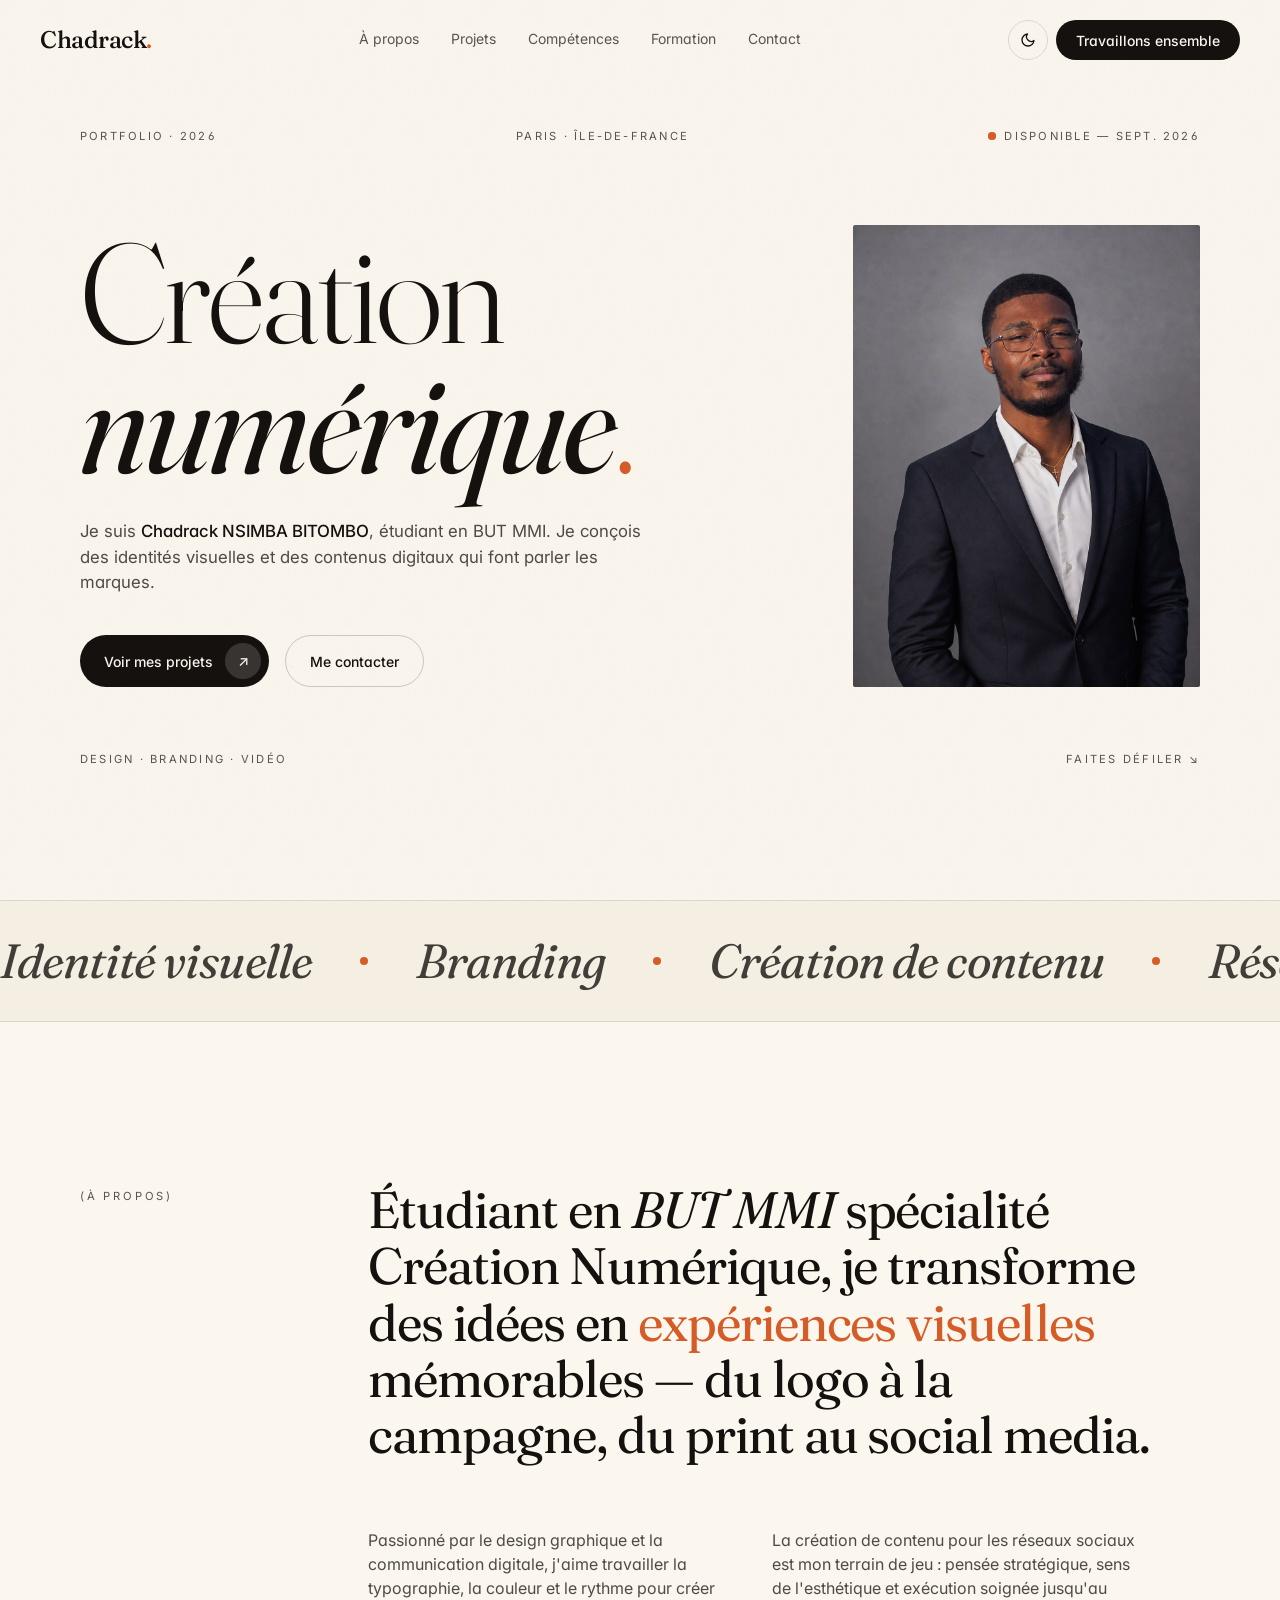
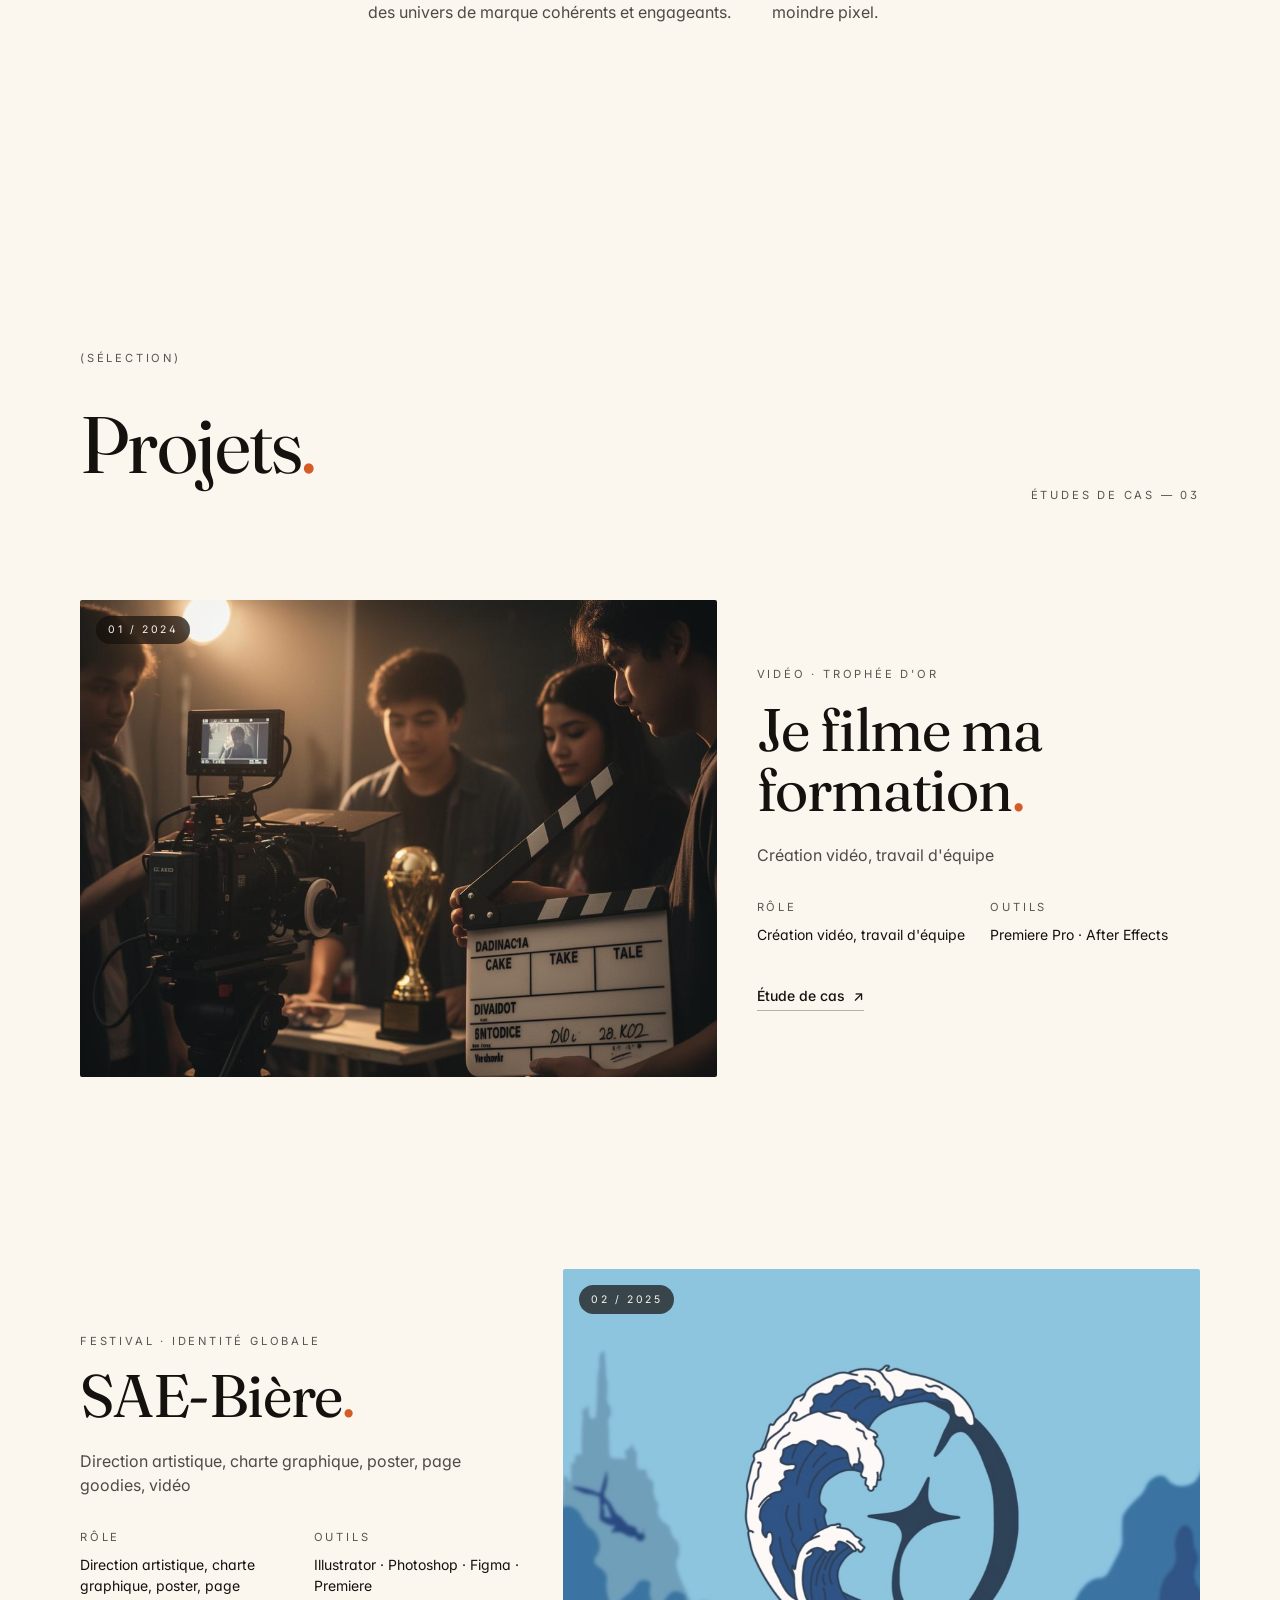
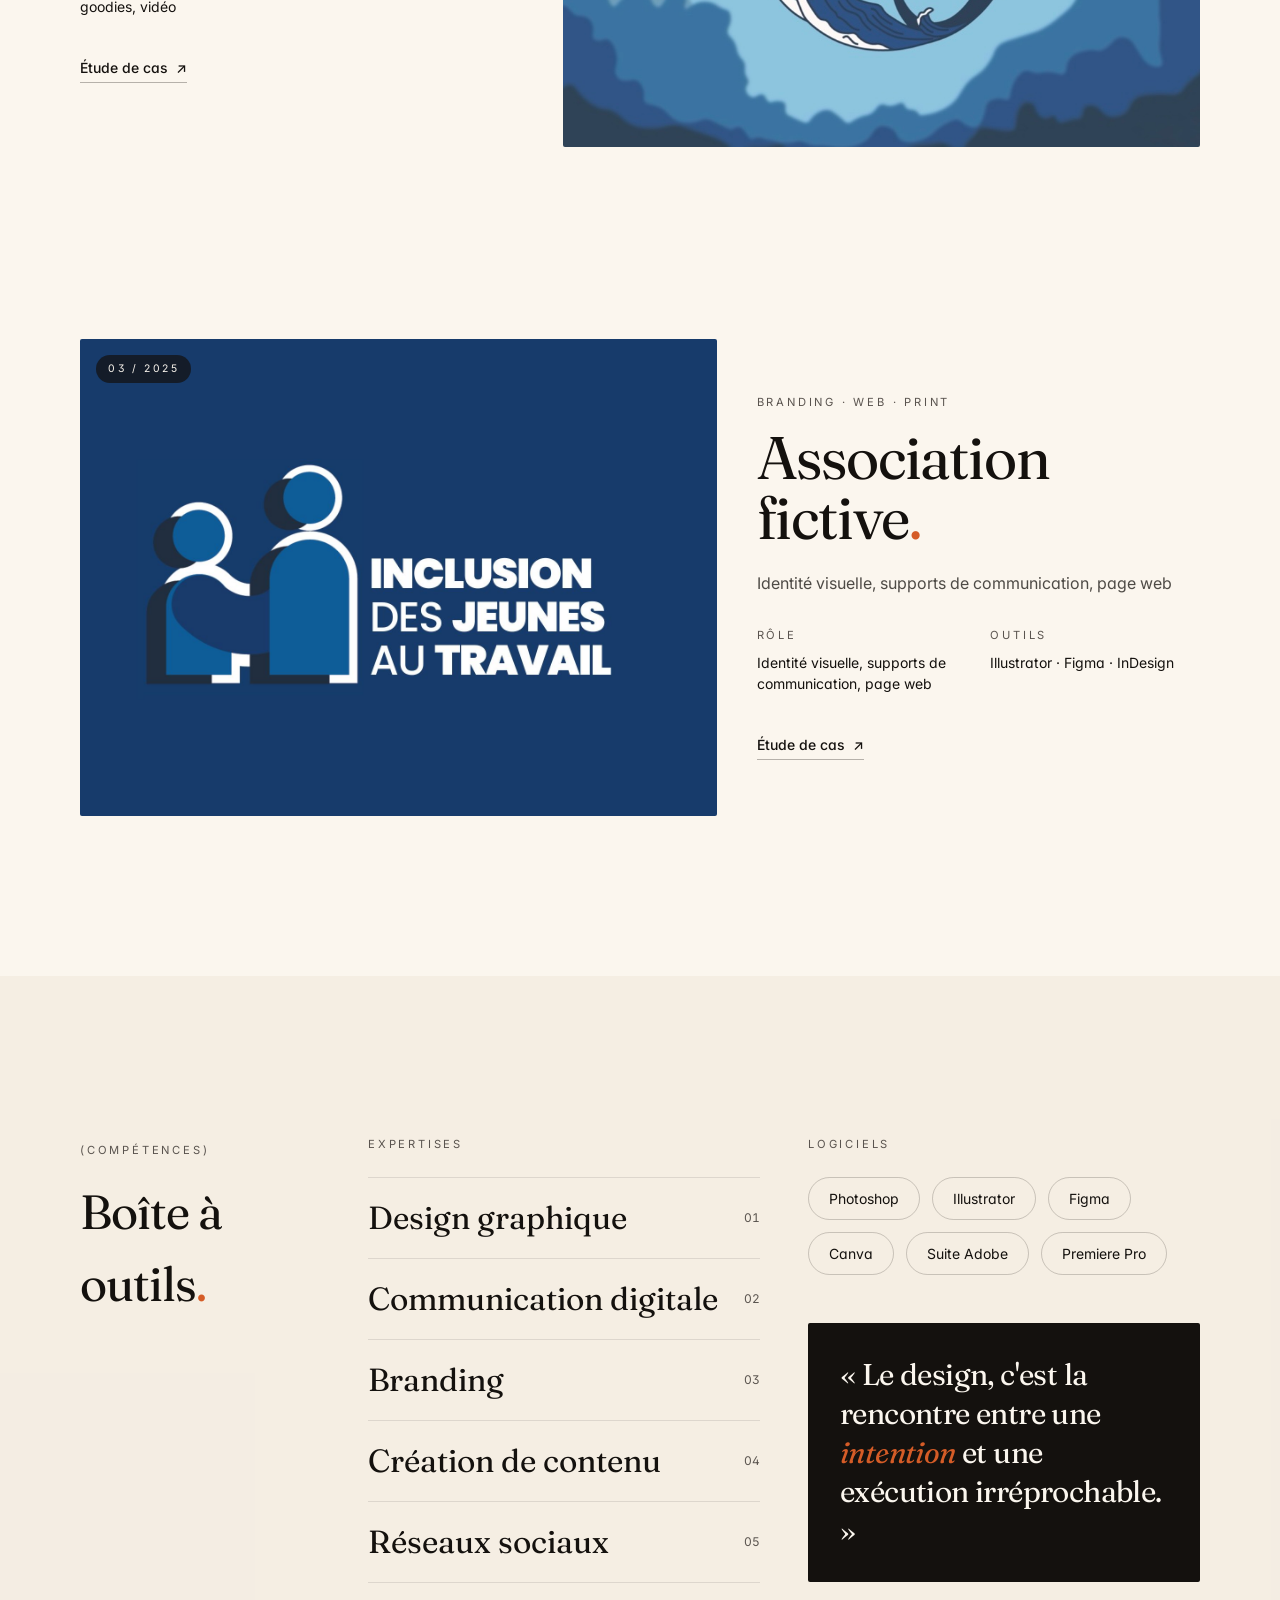
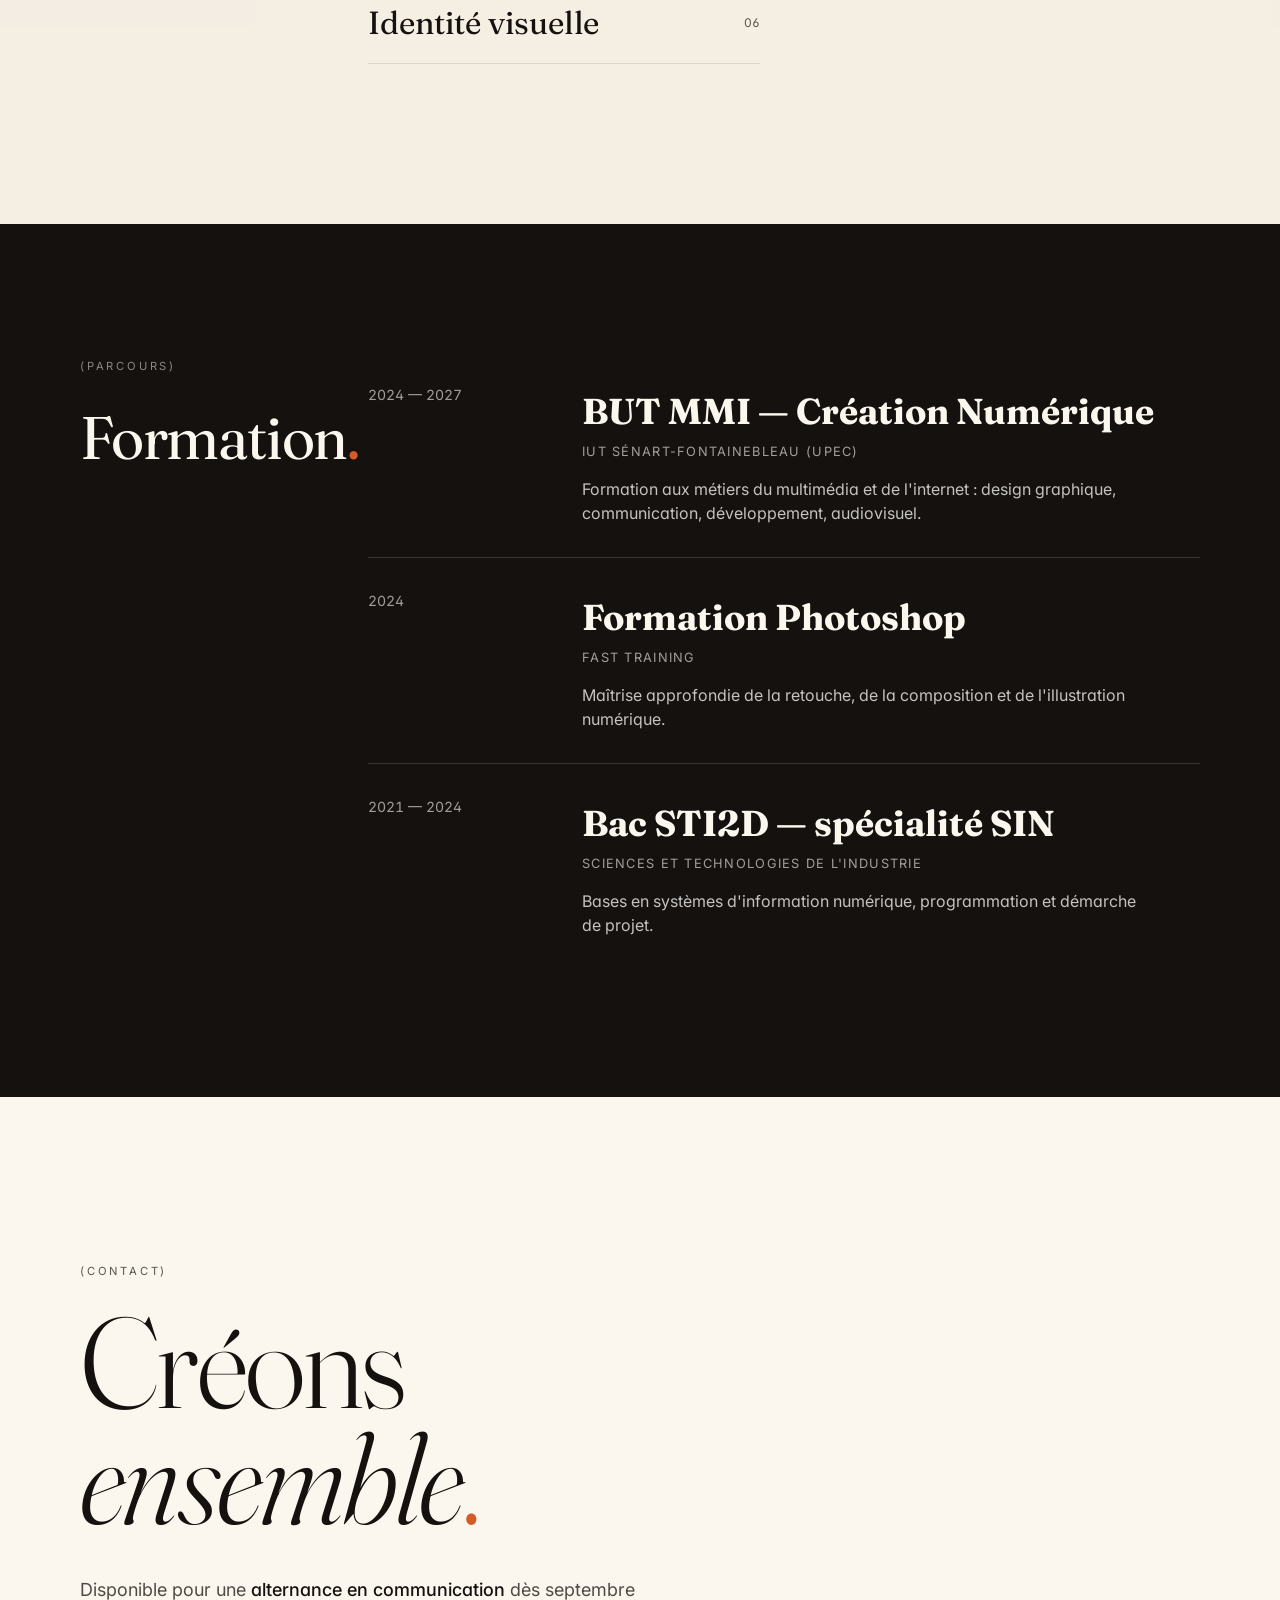
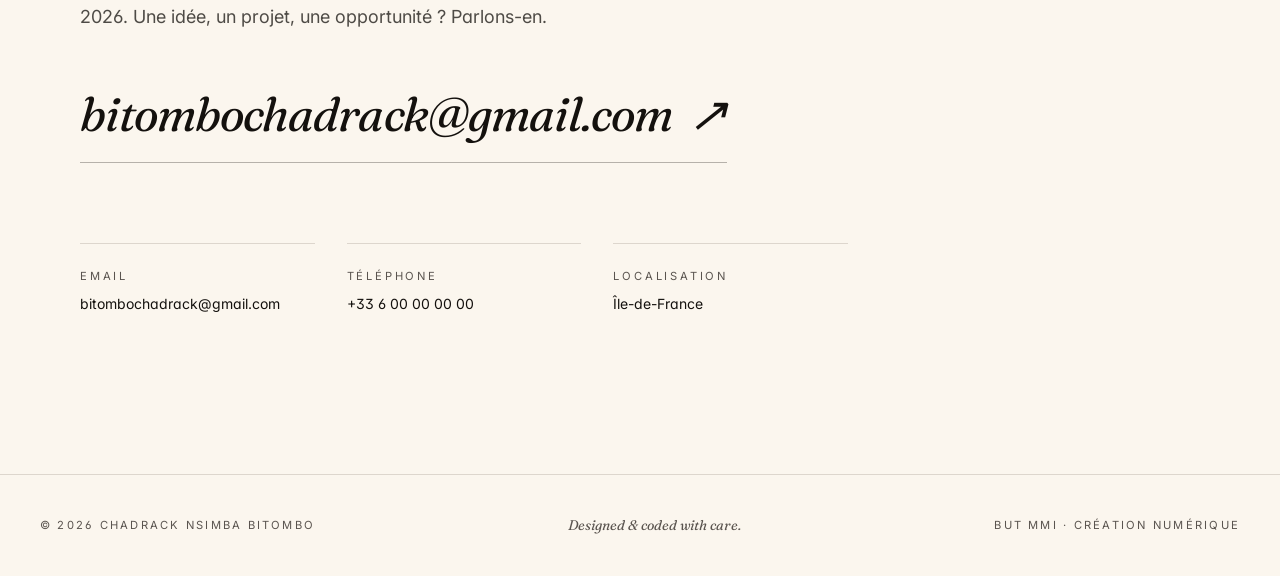
==== commit d0e4ddde: "mise a jour" ====
--- a/index.html
+++ b/index.html
@@ -324,7 +324,7 @@
                     width="1280"
                     height="960"
                   />
-                  <div class="project__badge">03 / 2024</div>
+                  <div class="project__badge">01 / 2026</div>
                 </div>
                 <div class="project__body">
                   <div class="kicker">Vidéo · Trophée d'Or</div>
@@ -360,7 +360,7 @@
                     width="1280"
                     height="960"
                   />
-                  <div class="project__badge">01 / 2025</div>
+                  <div class="project__badge">02 / 2025</div>
                 </div>
                 <div class="project__body">
                   <div class="kicker">Festival · Identité globale</div>
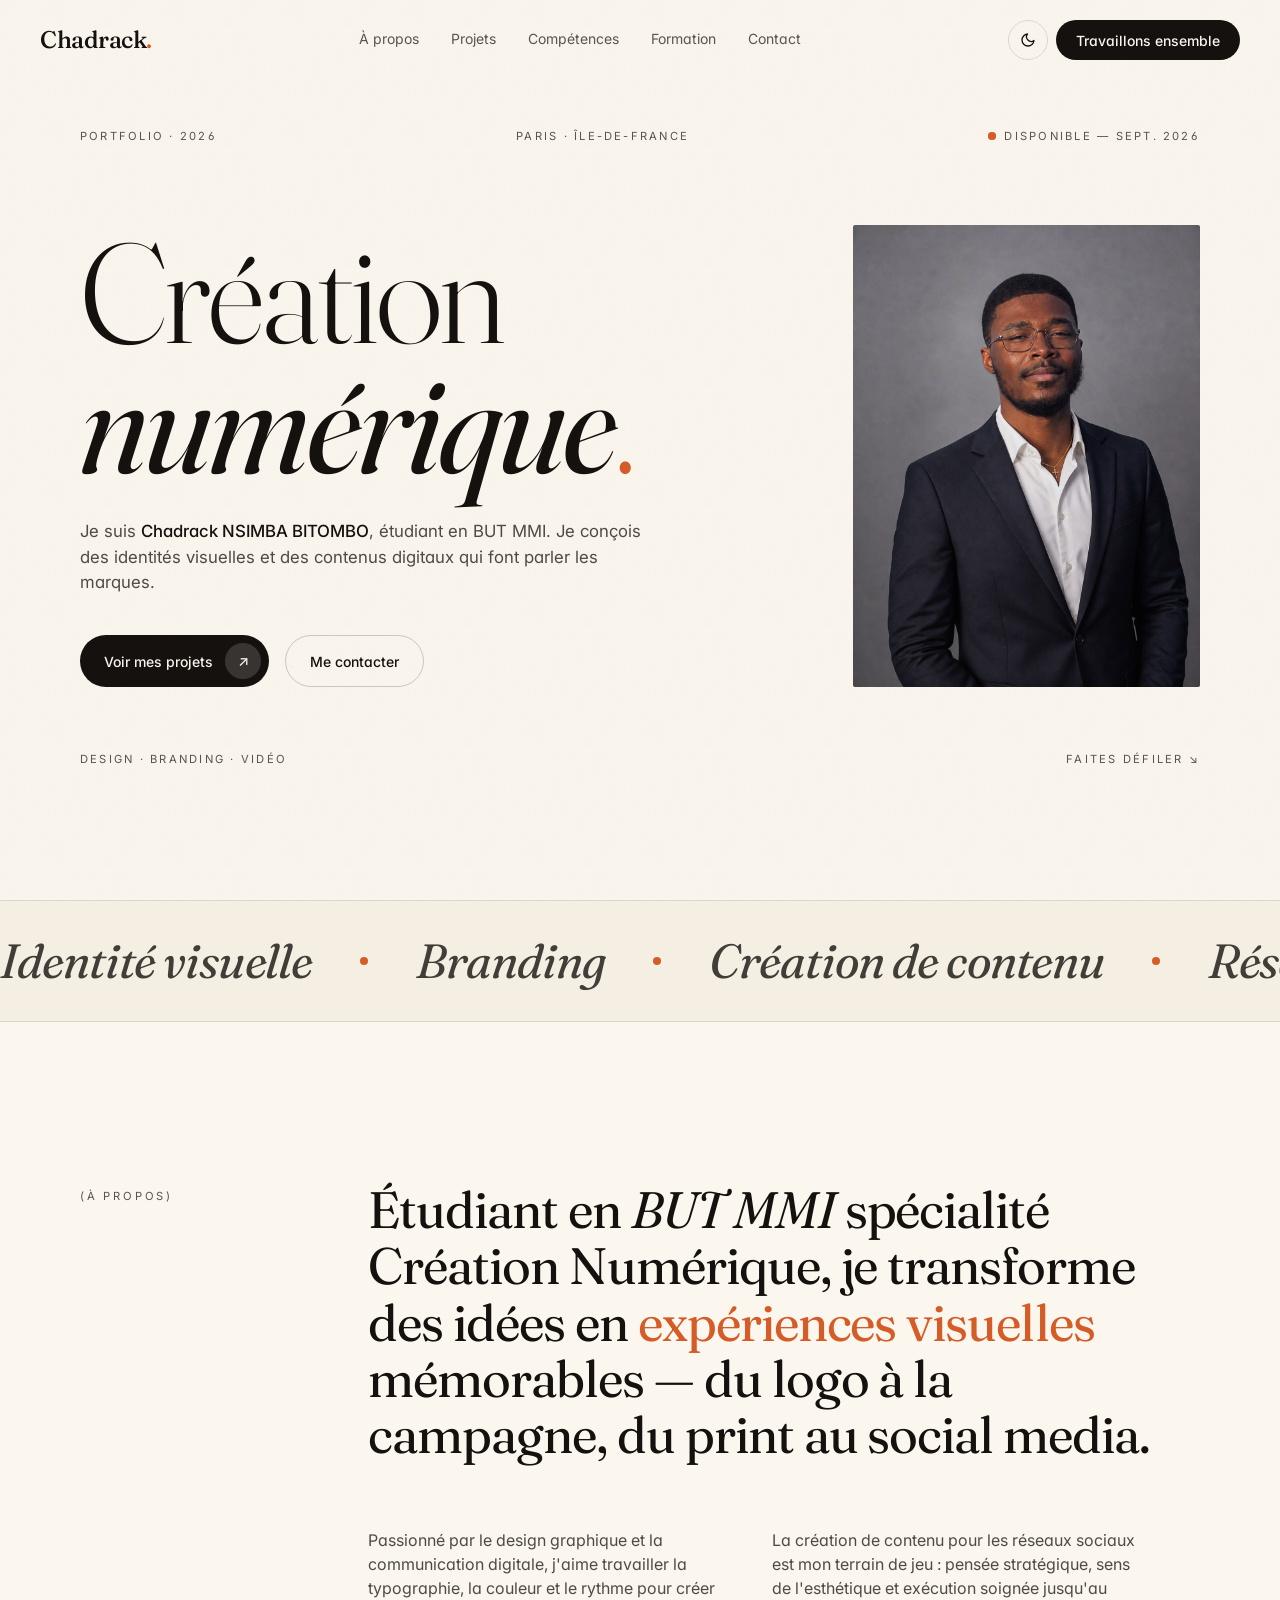
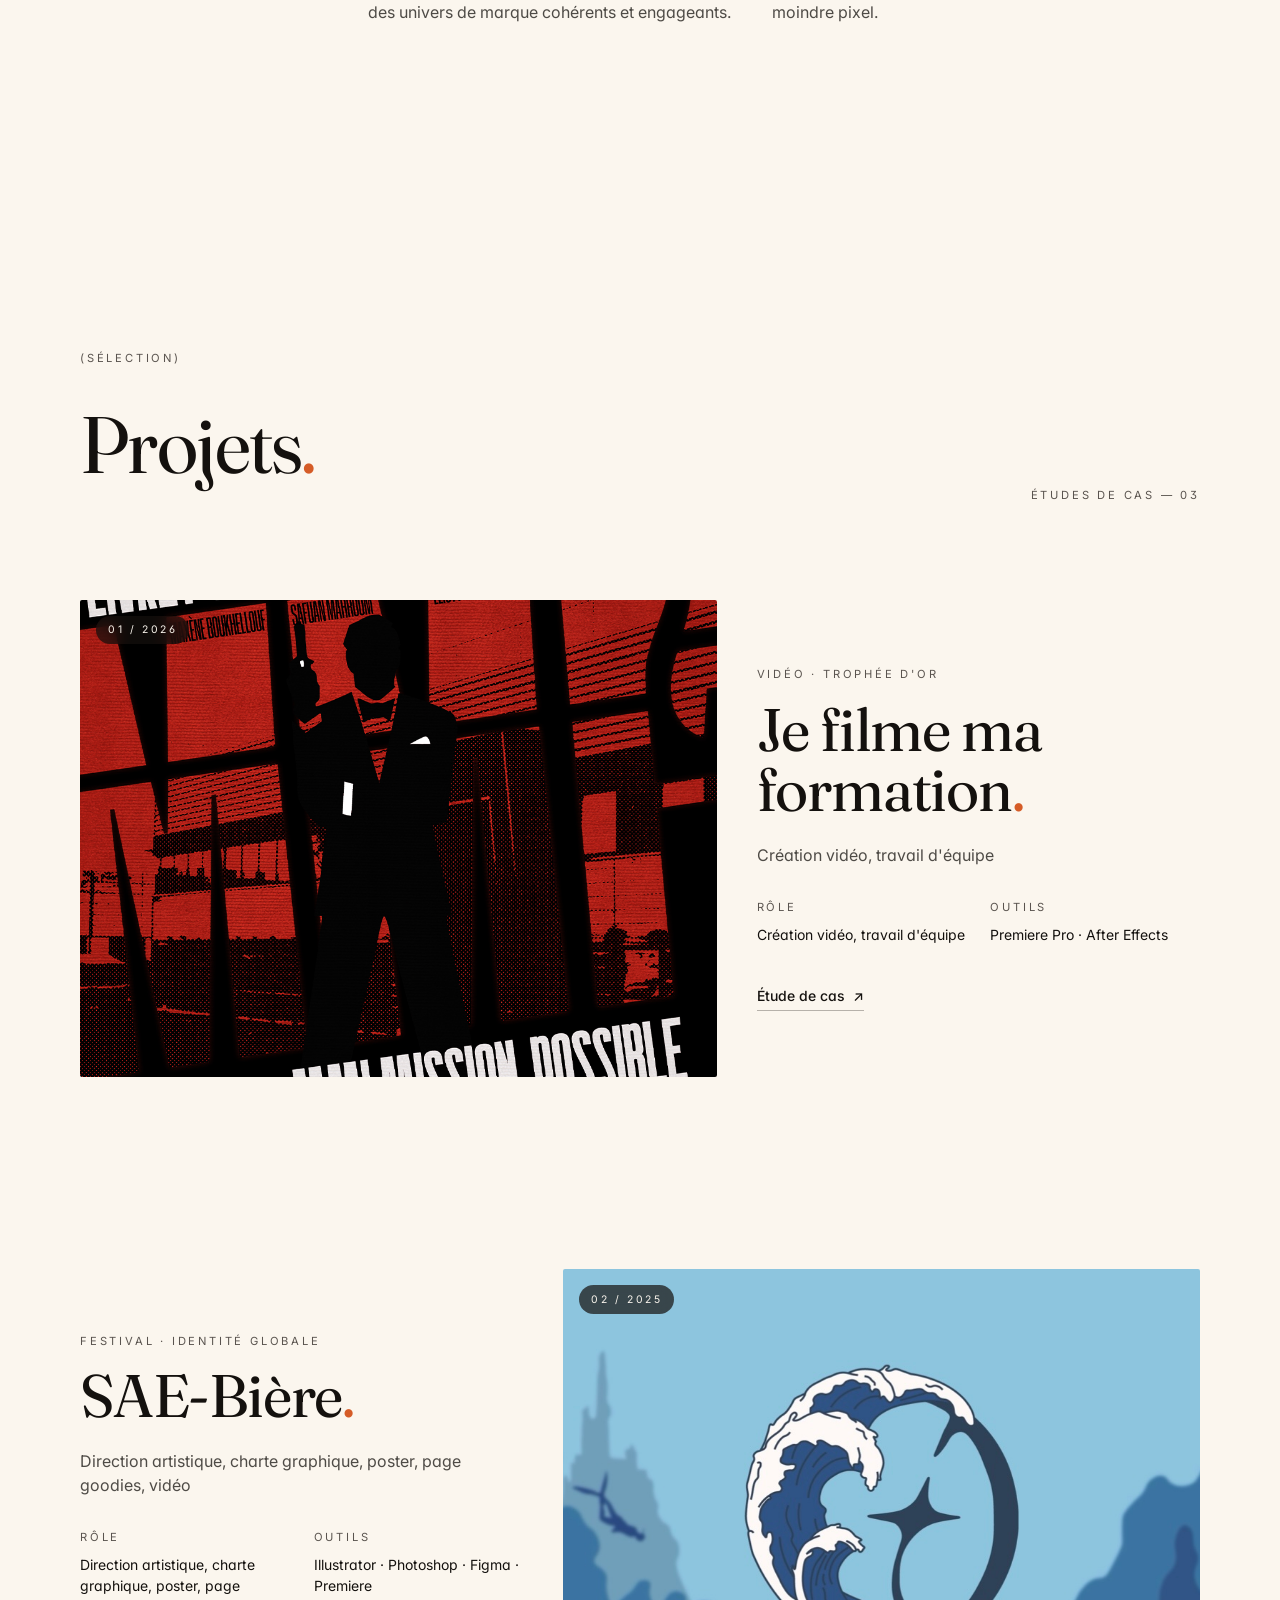
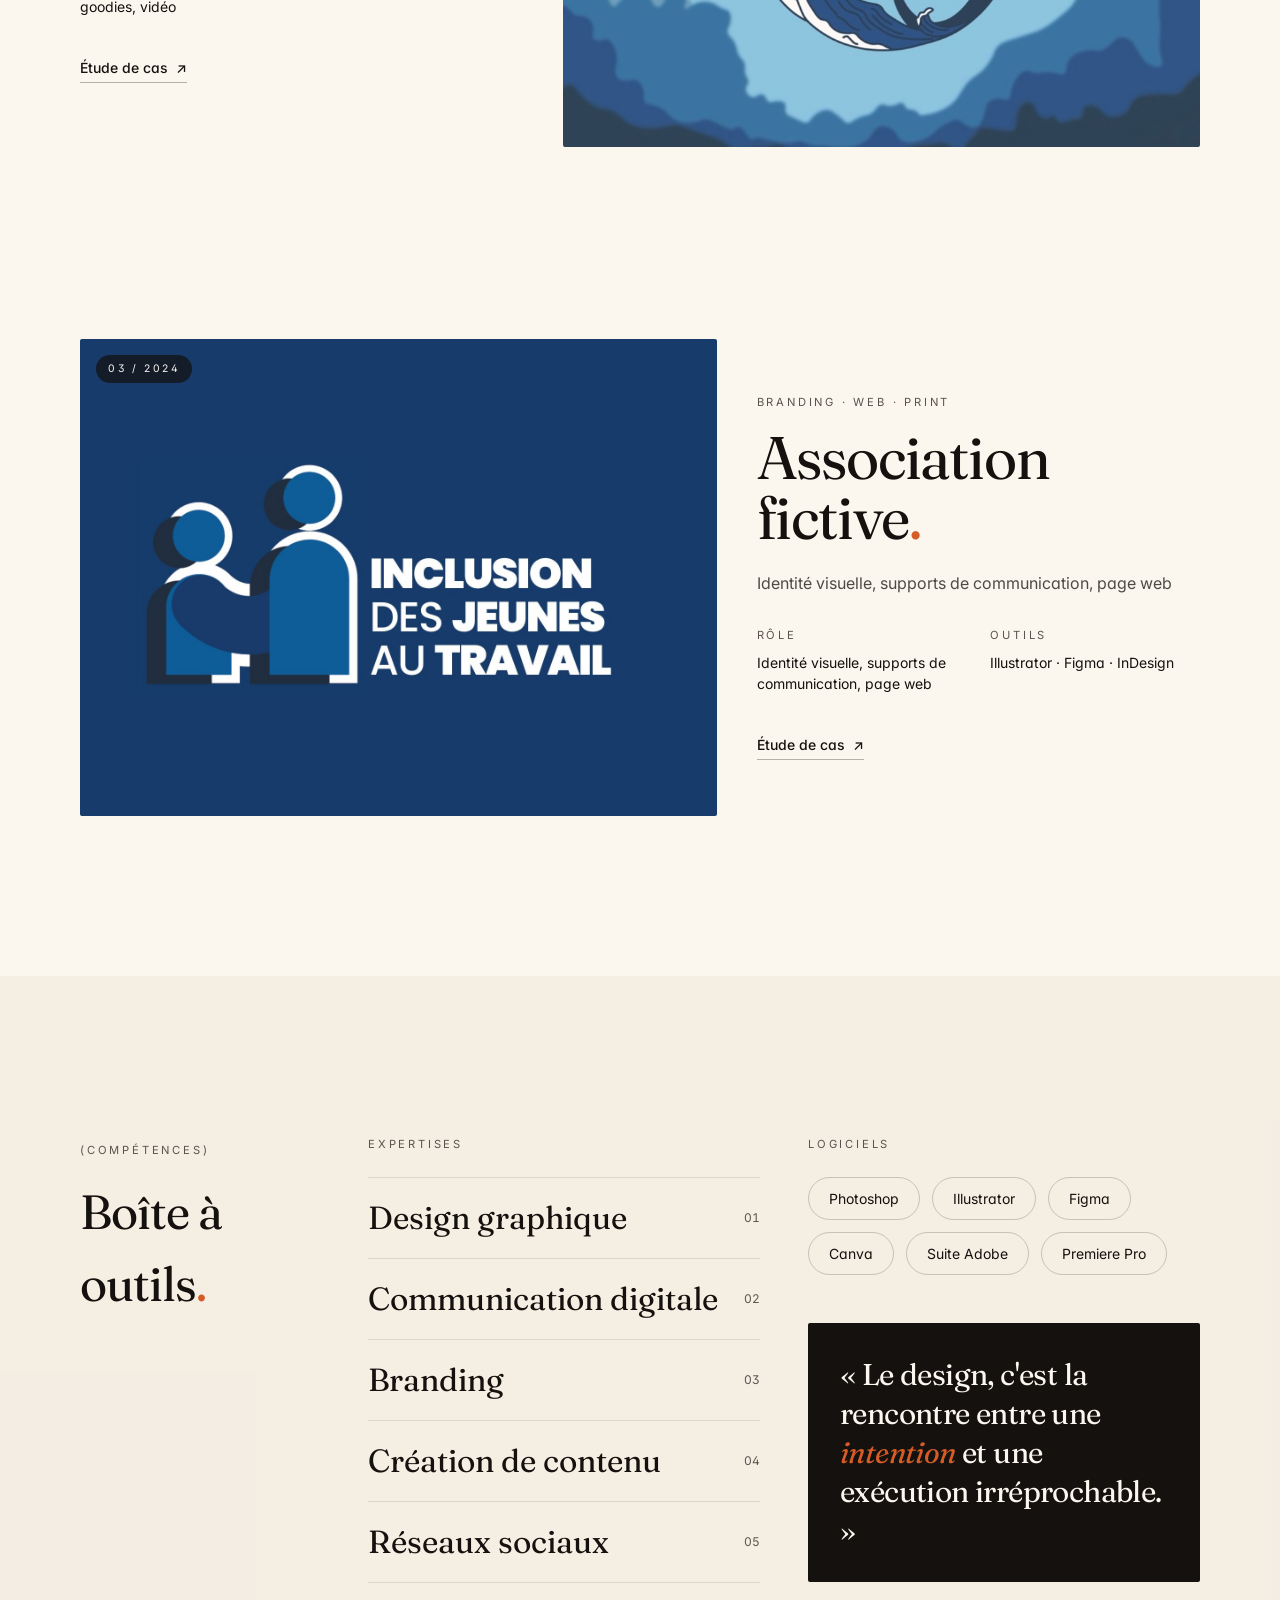
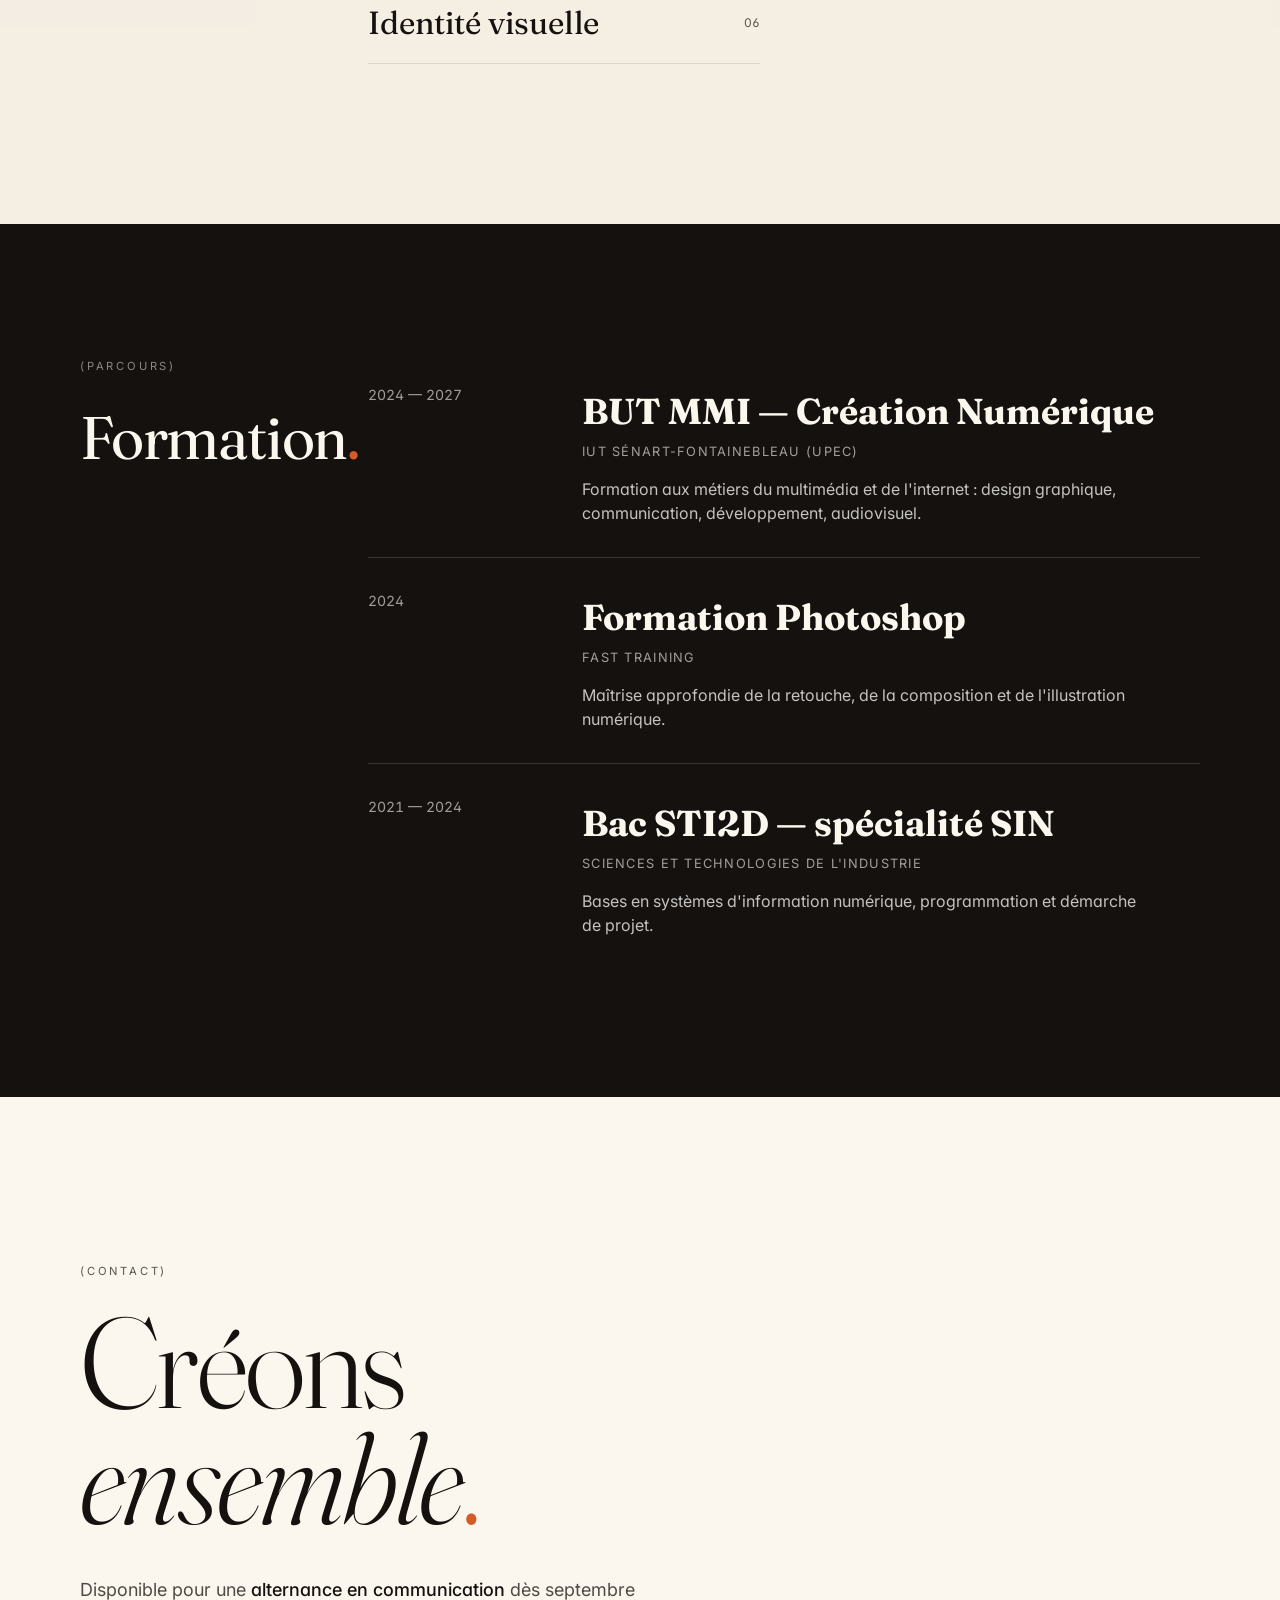
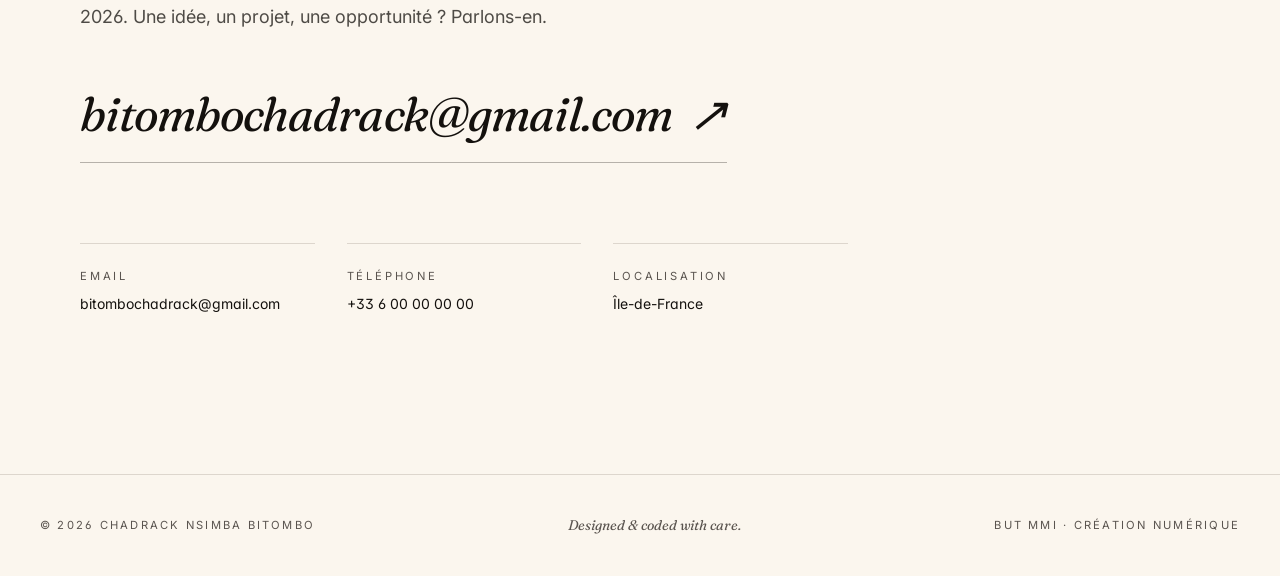
==== commit 3df0f306: "mise a jour" ====
--- a/index.html
+++ b/index.html
@@ -318,7 +318,7 @@
               <article class="project reveal">
                 <div class="project__img">
                   <img
-                    src="assets/project-film.jpg"
+                    src="assets/Je filme ma formation/AFFICHE.png"
                     alt="Je filme ma formation"
                     loading="lazy"
                     width="1280"
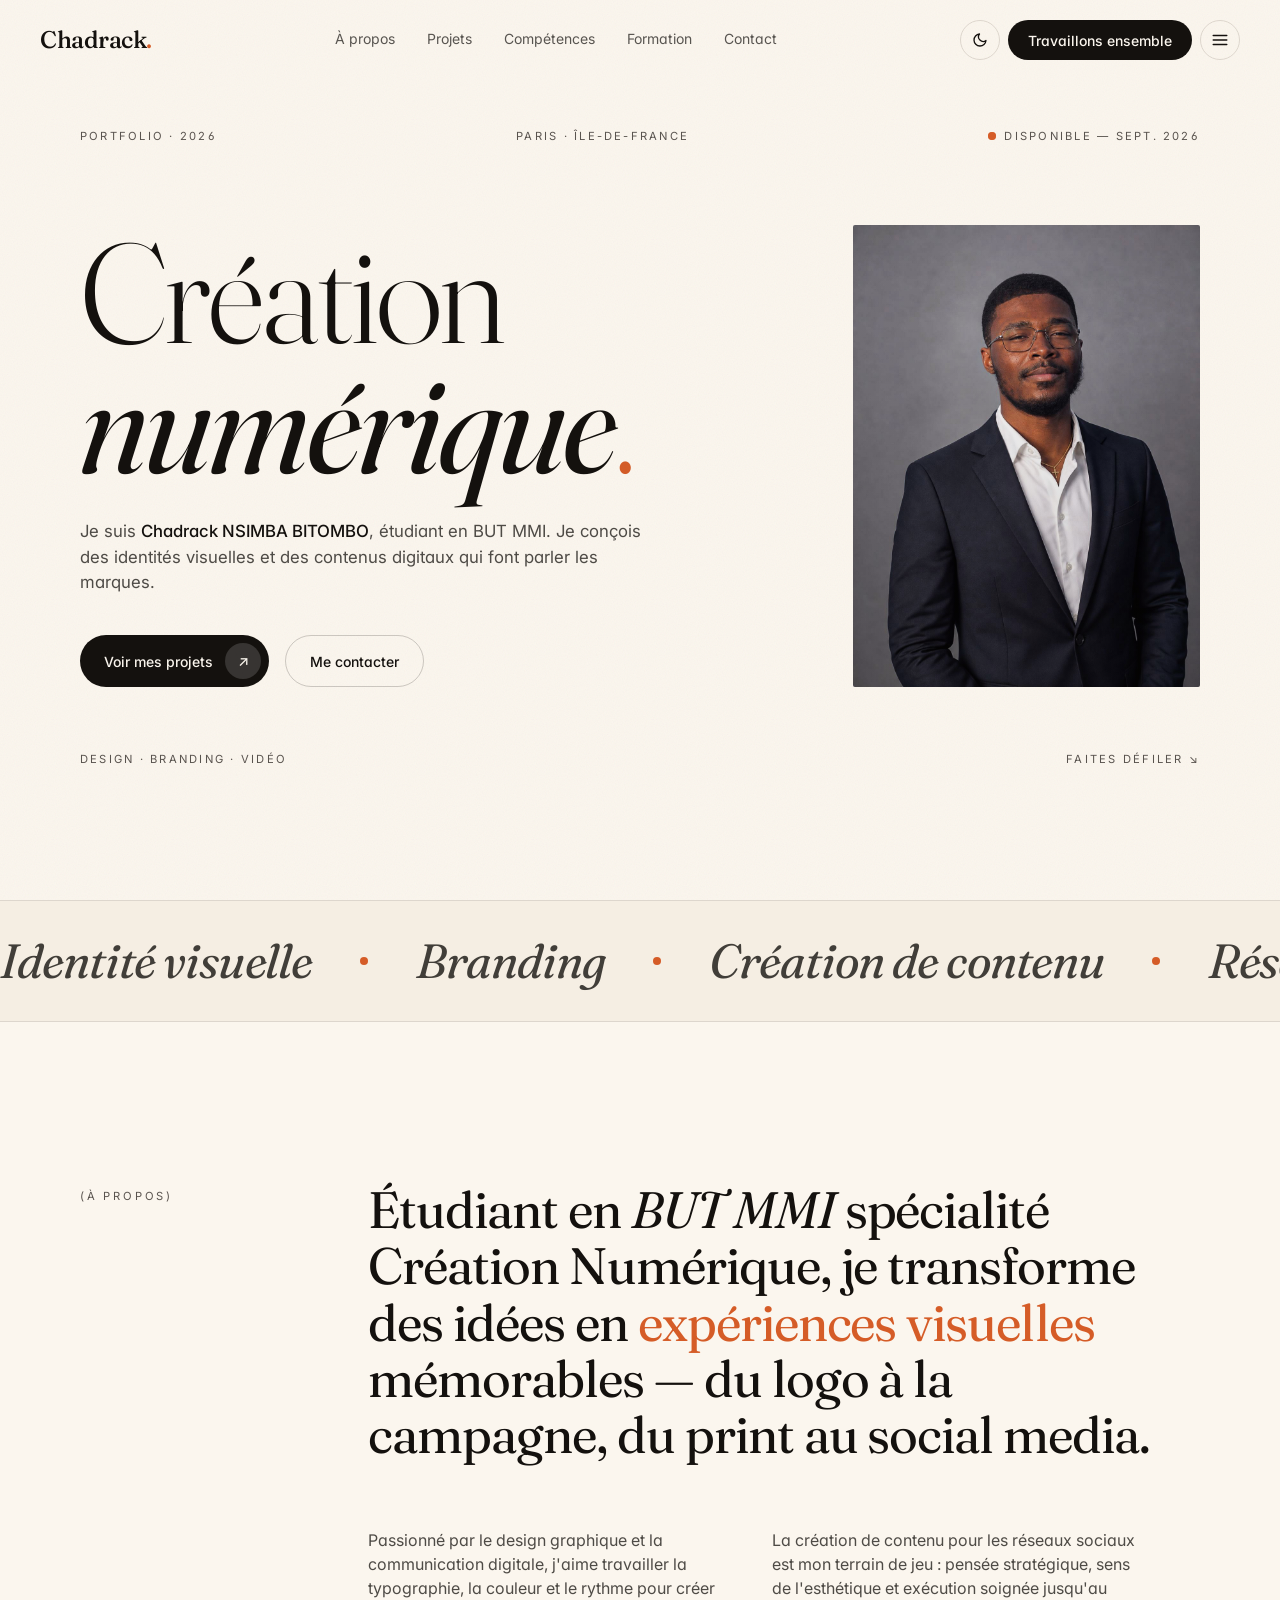
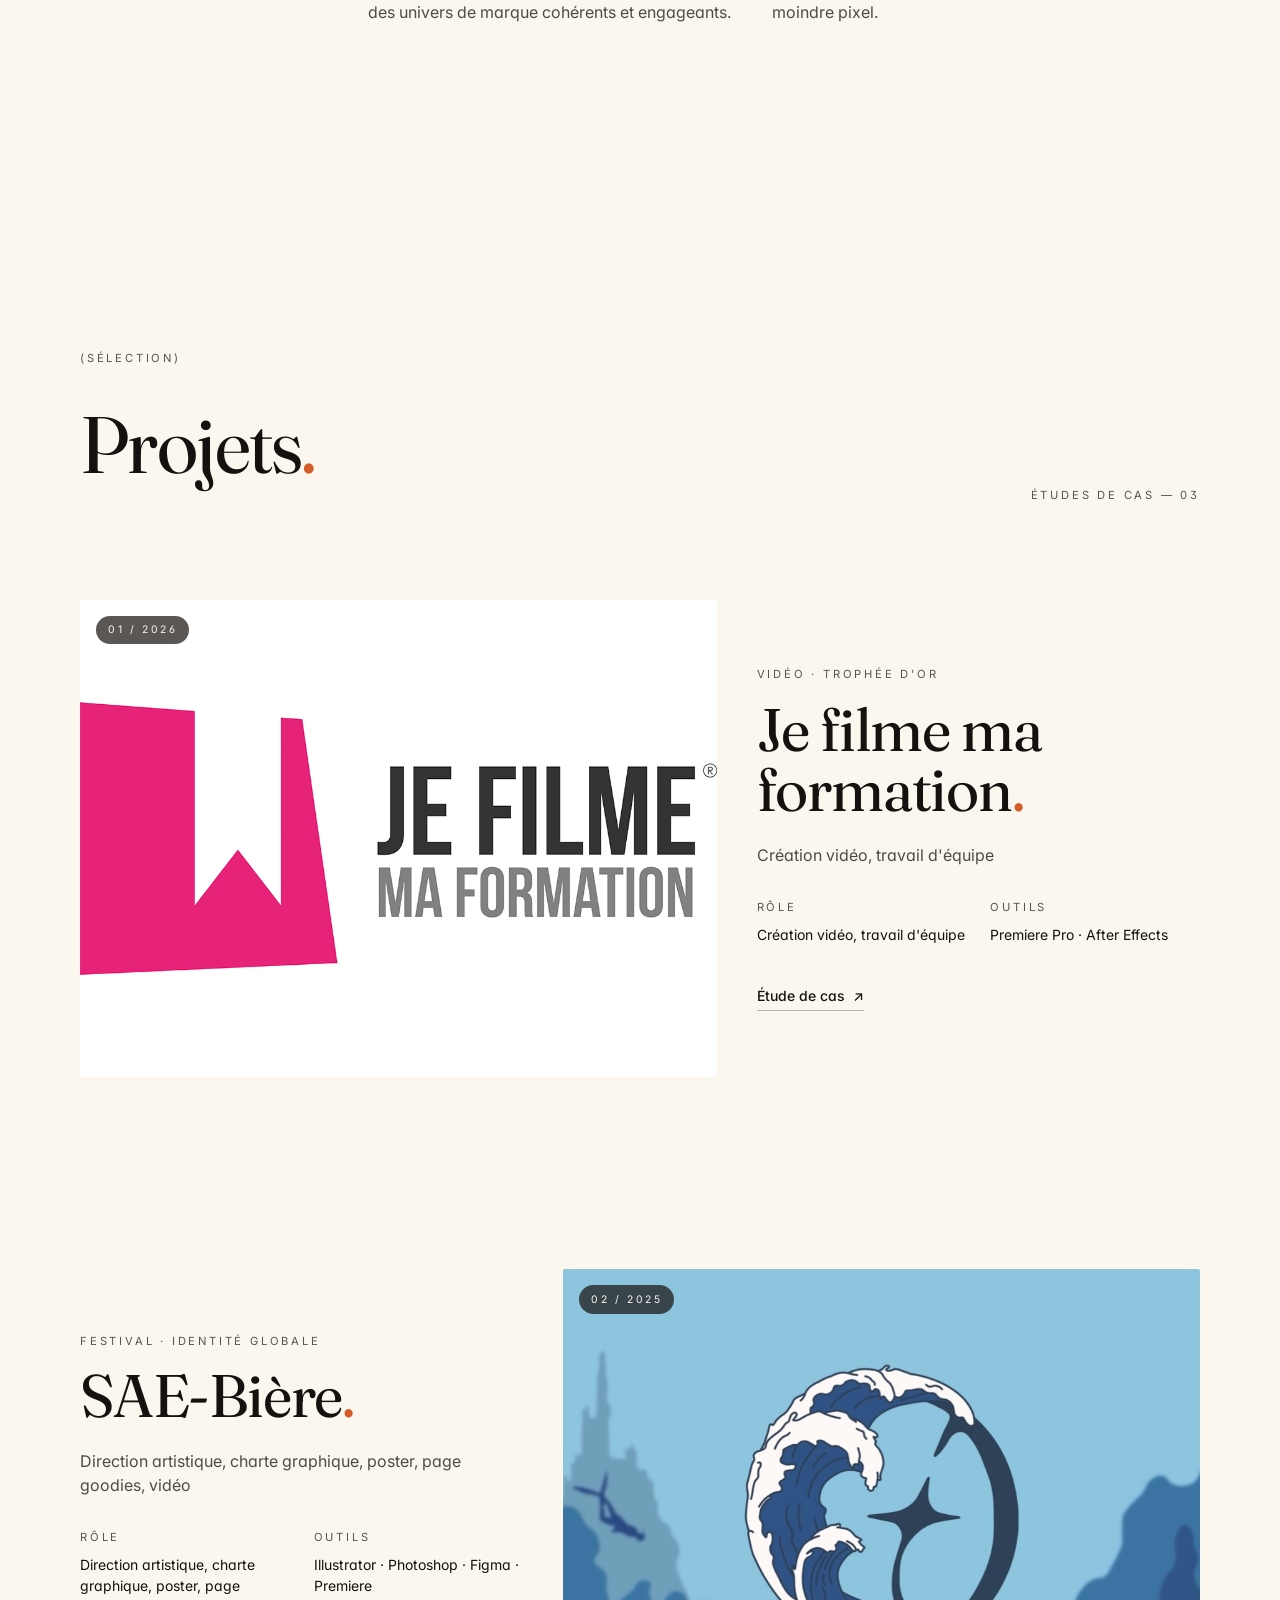
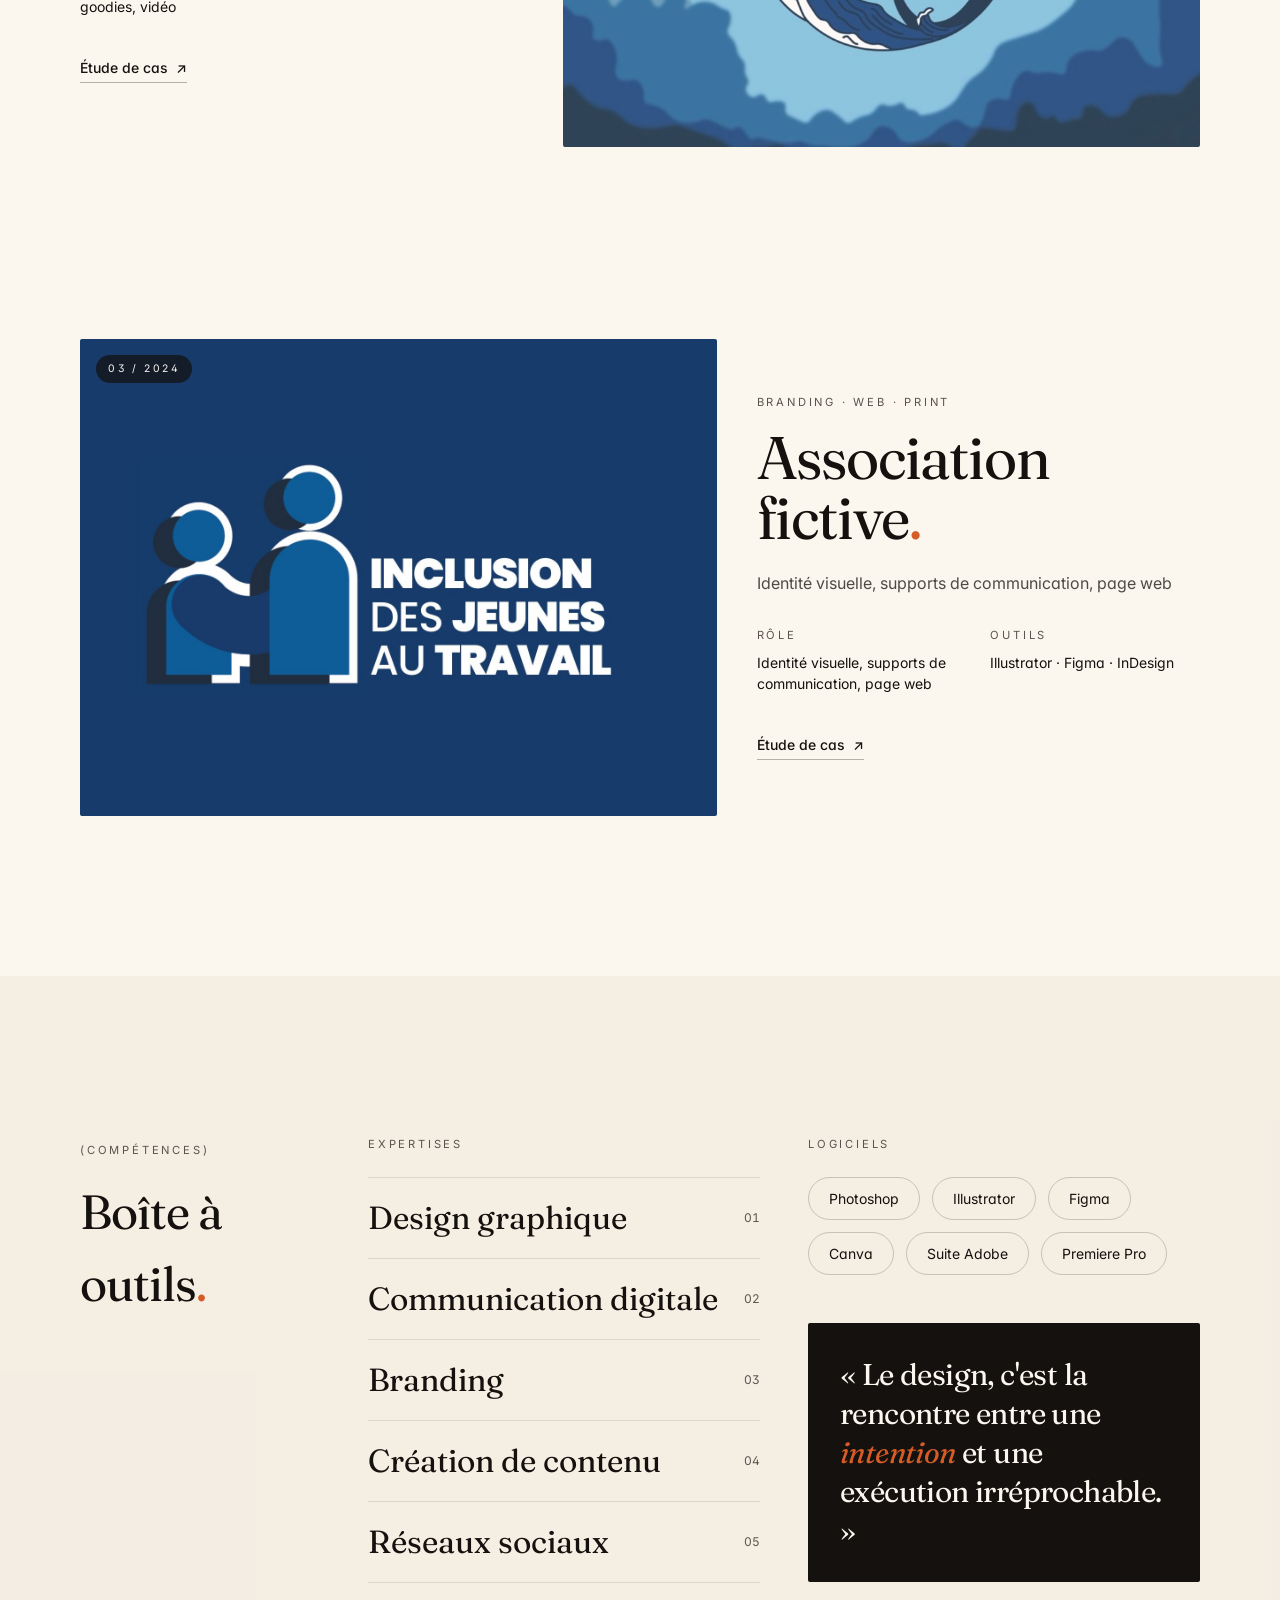
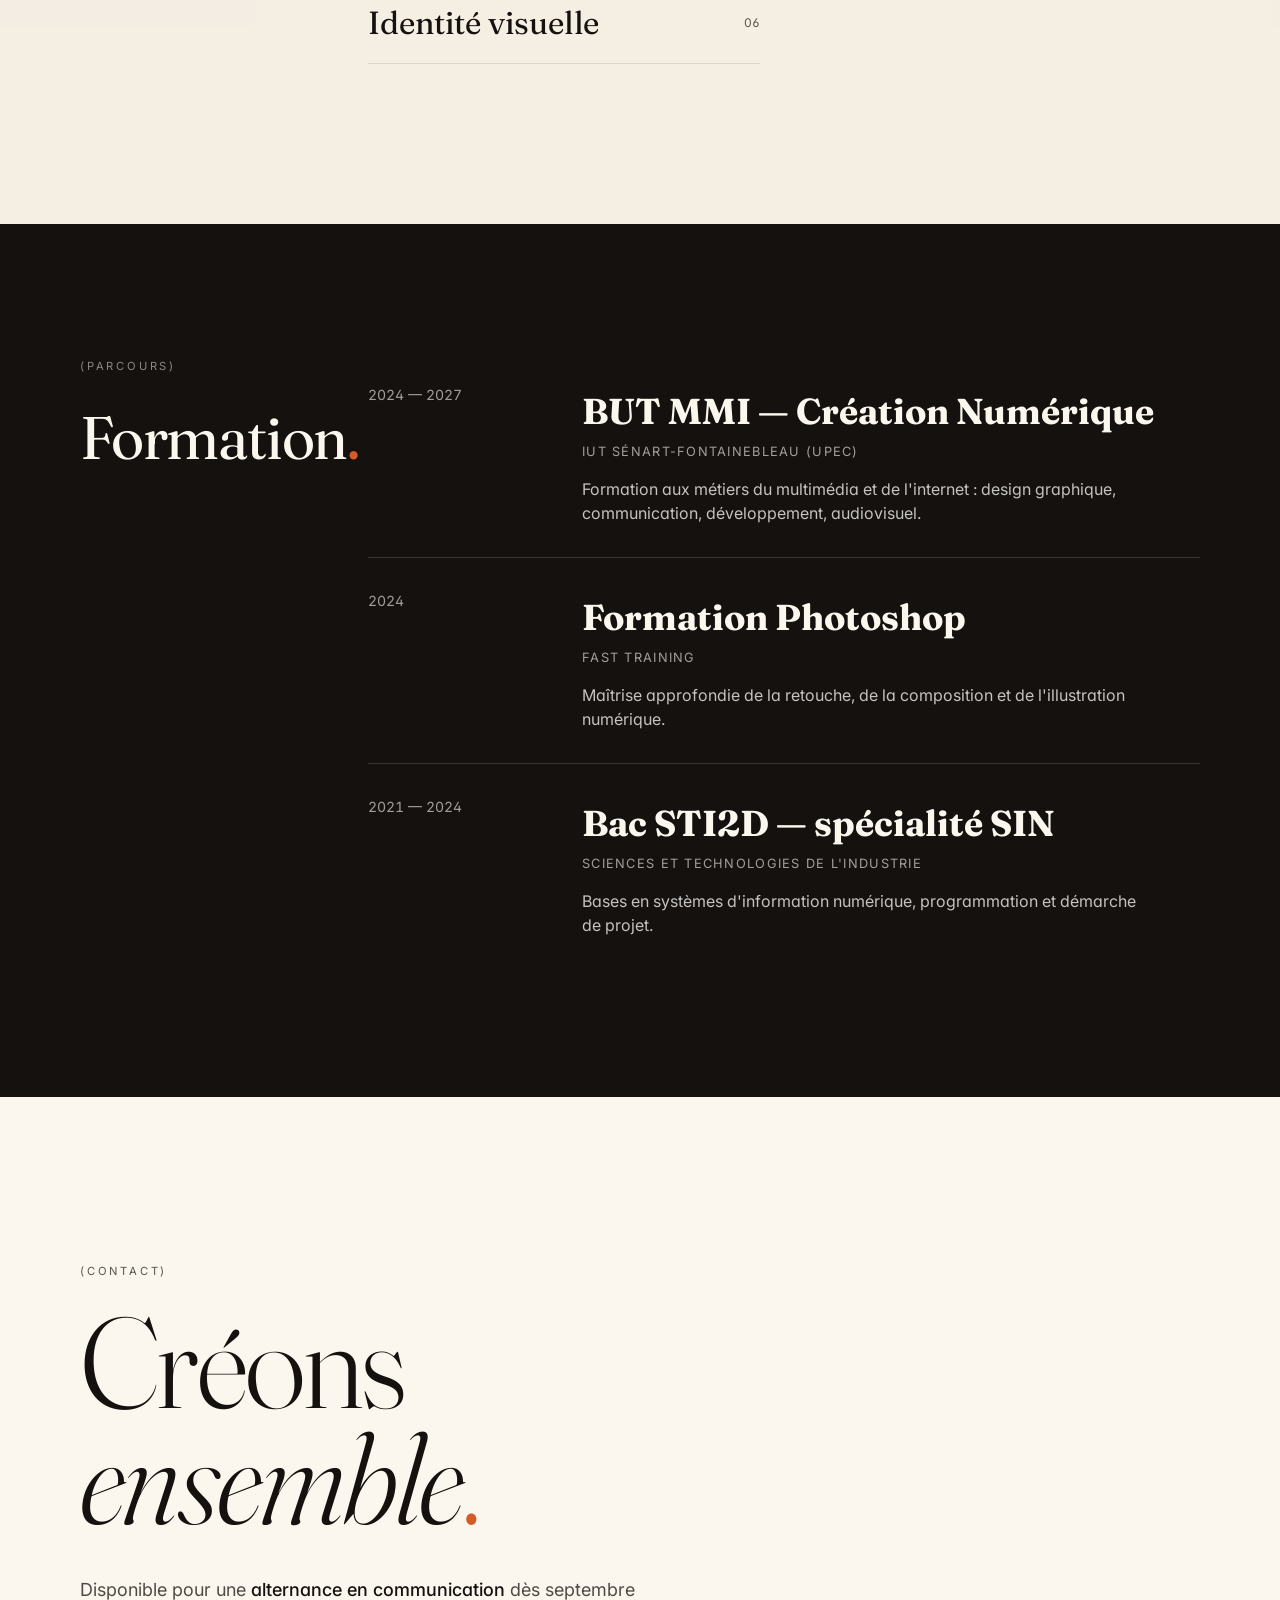
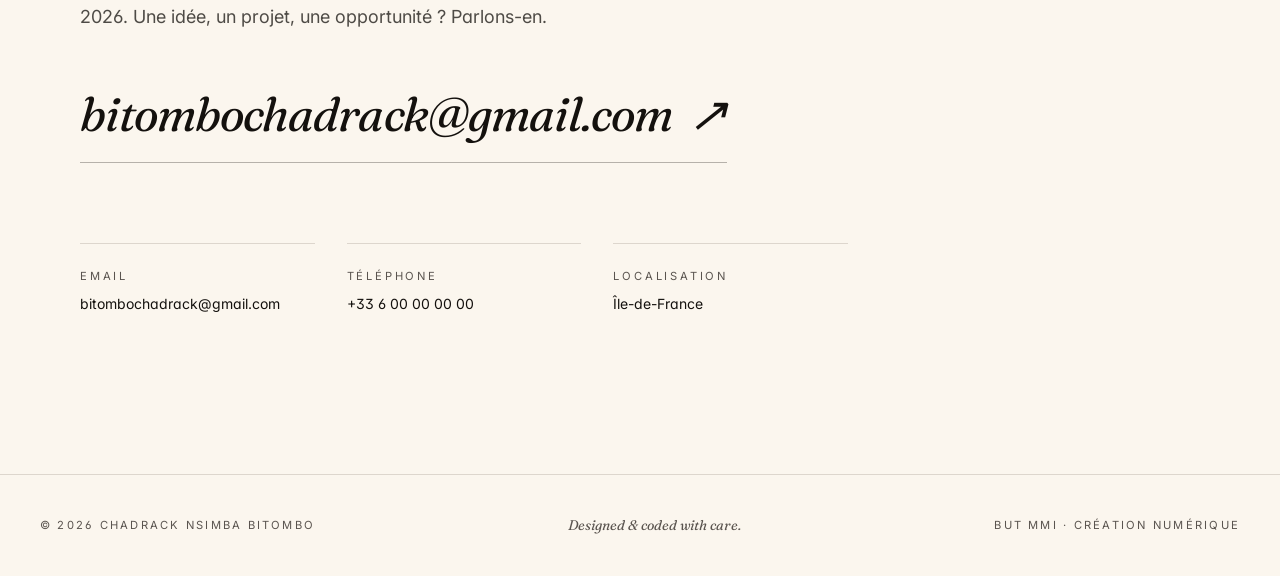
==== commit 4b96f78f: "jjj" ====
--- a/index.html
+++ b/index.html
@@ -30,7 +30,7 @@
         <a href="#top" class="nav__logo"
           >Chadrack<span class="accent">.</span></a
         >
-        <nav class="nav__links">
+        <nav class="nav__links" id="navLinks" aria-label="Navigation principale">
           <a href="#about">À propos</a>
           <a href="#work">Projets</a>
           <a href="#skills">Compétences</a>
@@ -75,6 +75,23 @@
             </svg>
           </button>
           <a href="#contact" class="btn btn--solid">Travaillons ensemble</a>
+          <button
+            id="menuToggle"
+            class="icon-btn menu-btn"
+            aria-label="Ouvrir le menu"
+            aria-expanded="false"
+            aria-controls="navLinks"
+          >
+            <svg class="menu-icon menu-icon--open" viewBox="0 0 24 24" width="18" height="18" fill="none" stroke="currentColor" stroke-width="2" stroke-linecap="round">
+              <line x1="3" y1="6" x2="21" y2="6"/>
+              <line x1="3" y1="12" x2="21" y2="12"/>
+              <line x1="3" y1="18" x2="21" y2="18"/>
+            </svg>
+            <svg class="menu-icon menu-icon--close" viewBox="0 0 24 24" width="18" height="18" fill="none" stroke="currentColor" stroke-width="2" stroke-linecap="round" style="display:none">
+              <line x1="18" y1="6" x2="6" y2="18"/>
+              <line x1="6" y1="6" x2="18" y2="18"/>
+            </svg>
+          </button>
         </div>
       </div>
     </header>
@@ -145,7 +162,6 @@
             <i class="bullet"></i> Création de contenu
             <i class="bullet"></i> Design éditorial
             <i class="bullet"></i> Réseaux sociaux
-            <i class="bullet"></i> Direction artistique
             <i class="bullet"></i> Vidéo <i class="bullet"></i> Communication
             digitale <i class="bullet"></i
           ></span>
@@ -190,208 +206,8 @@
             <span class="kicker hide-sm">Études de cas — 03</span>
           </div>
 
-          <div class="work__list" id="workList">
-            <div class="work__list" id="workList">
-              <article class="project reveal project--alt is-visible">
-                <div class="project__img">
-                  <img
-                    src="assets/Dossier Odysseia/Odysseia banner.png"
-                    alt="Association fictive"
-                    loading="lazy"
-                    width="1280"
-                    height="960"
-                  />
-                  <img
-                    src="assets/Dossier Odysseia/Coulisse Brassage - Odysseia.mp4"
-                    alt="play video"
-                    class="youtube-play-icon"
-                    alt="play vidéo"
-                  />
-                  <div class="project__badge">02 / 2025</div>
-                  <div class="project-image-gallery">
-                    <img
-                      src="assets/Dossier Odysseia/ODYSSEIA-uniquetiquette-1.jpg"
-                      alt="Odysseïa Aperçu 1"
-                      class="gallery-img lightbox-trigger"
-                    />
-                    <img
-                      src="assets/Dossier Odysseia/ODYSSEIA-mulitietiquette-2.jpg"
-                      alt="Odysseïa Aperçu 2"
-                      class="gallery-img lightbox-trigger"
-                    />
-                    <a
-                      href="https://but1.mmi-iutsf.org/S2/2025/odysseia/index.php?route=accueil"
-                      target="_blank"
-                      rel="noopener noreferrer"
-                      class="gallery-link"
-                    >
-                      <img
-                        src="assets/Dossier Odysseia/ODYSSEIA-website-3.jpg"
-                        alt="Site web Odysseïa"
-                        class="gallery-img"
-                      />
-                    </a>
-                    <a
-                      href="https://www.youtube.com/watch?v=Bl48wsWsuwA"
-                      target="_blank"
-                      rel="noopener noreferrer"
-                      class="gallery-link"
-                    >
-                      <div
-                        class="video-container"
-                        style="position: relative; display: block"
-                      >
-                        <img
-                          src="assets/Dossier Odysseia/ODY-img-video1.jpg"
-                          alt="Miniature Vidéo Odysseïa 1"
-                          class="gallery-img"
-                        />
-                        <img
-                          src="assets/Dossier Odysseia/logo-youtube-play.png"
-                          class="youtube-play-icon"
-                          alt="Play Video"
-                        />
-                      </div>
-                    </a>
-                    <a
-                      href="https://youtu.be/Bl48wsWsuwA"
-                      target="_blank"
-                      rel="noopener noreferrer"
-                      class="gallery-link"
-                    >
-                      <div
-                        class="video-container"
-                        style="position: relative; display: block"
-                      >
-                        <img
-                          src="assets/Dossier Odysseia/ODY-img-video2.jpg"
-                          alt="Miniature Vidéo Odysseïa 2"
-                          class="gallery-img"
-                        />
-                        <img
-                          src="assets/Dossier Odysseia/logo-youtube-play.png"
-                          class="youtube-play-icon"
-                          alt="Play Video"
-                        />
-                      </div>
-                    </a>
-                    <img
-                      src="assets/Dossier Odysseia/ODYSSEIA-multiaffiche.jpg"
-                      alt="Affiches Odysseïa"
-                      class="gallery-img lightbox-trigger"
-                    />
-                    <img
-                      src="assets/Dossier Odysseia/ODYSSEIA-rsn-i.jpg"
-                      alt="Réseaux sociaux Odysseïa"
-                      class="gallery-img lightbox-trigger"
-                    />
-                  </div>
-                </div>
-                <div class="project__body">
-                  <div class="kicker">Branding · Web · Print</div>
-                  <h3 class="display project__title">
-                    Association fictive<span class="accent">.</span>
-                  </h3>
-                  <p class="project__text">
-                    Création d'une identité visuelle cohérente pour une
-                    association fictive, déclinée en supports de communication
-                    imprimés et numériques, jusqu'à une page web vitrine.
-                  </p>
-                  <div class="project__meta">
-                    <div>
-                      <div class="kicker">Rôle</div>
-                      <p>
-                        Identité visuelle, supports de communication, page web
-                      </p>
-                    </div>
-                    <div>
-                      <div class="kicker">Outils</div>
-                      <p>Illustrator · Figma · InDesign</p>
-                    </div>
-                  </div>
-                  <a href="#contact" class="project__cta"
-                    >Étude de cas <span>↗</span></a
-                  >
-                </div>
-              </article>
-
-              <article class="project reveal">
-                <div class="project__img">
-                  <img
-                    src="assets/Je filme ma formation/AFFICHE.png"
-                    alt="Je filme ma formation"
-                    loading="lazy"
-                    width="1280"
-                    height="960"
-                  />
-                  <div class="project__badge">01 / 2026</div>
-                </div>
-                <div class="project__body">
-                  <div class="kicker">Vidéo · Trophée d'Or</div>
-                  <h3 class="display project__title">
-                    Je filme ma formation<span class="accent">.</span>
-                  </h3>
-                  <p class="project__text">
-                    Participation à la création d'une vidéo collective dans le
-                    cadre du concours « Je filme ma formation ». Projet
-                    récompensé d'un Trophée d'Or.
-                  </p>
-                  <div class="project__meta">
-                    <div>
-                      <div class="kicker">Rôle</div>
-                      <p>Création vidéo, travail d'équipe</p>
-                    </div>
-                    <div>
-                      <div class="kicker">Outils</div>
-                      <p>Premiere Pro · After Effects</p>
-                    </div>
-                  </div>
-                  <a href="#contact" class="project__cta"
-                    >Étude de cas <span>↗</span></a
-                  >
-                </div>
-              </article>
-              <article class="project reveal is-visible">
-                <div class="project__img">
-                  <img
-                    src="assets/affiche SAE-Bière.png"
-                    alt="Affiche SAE-Bière"
-                    loading="lazy"
-                    width="1280"
-                    height="960"
-                  />
-                  <div class="project__badge">02 / 2025</div>
-                </div>
-                <div class="project__body">
-                  <div class="kicker">Festival · Identité globale</div>
-                  <h3 class="display project__title">
-                    SAE-Bière<span class="accent">.</span>
-                  </h3>
-                  <p class="project__text">
-                    Conception complète de l'identité visuelle d'un festival
-                    imaginaire : charte graphique, affiche officielle, page
-                    goodies du site web et participation au contenu vidéo.
-                  </p>
-                  <div class="project__meta">
-                    <div>
-                      <div class="kicker">Rôle</div>
-                      <p>
-                        Direction artistique, charte graphique, poster, page
-                        goodies, vidéo
-                      </p>
-                    </div>
-                    <div>
-                      <div class="kicker">Outils</div>
-                      <p>Illustrator · Photoshop · Figma · Premiere</p>
-                    </div>
-                  </div>
-                  <a href="#contact" class="project__cta"
-                    >Étude de cas <span>↗</span></a
-                  >
-                </div>
-              </article>
-            </div>
-          </div>
+          <div class="work__list" id="workList"></div>
+          
         </div>
       </section>
 
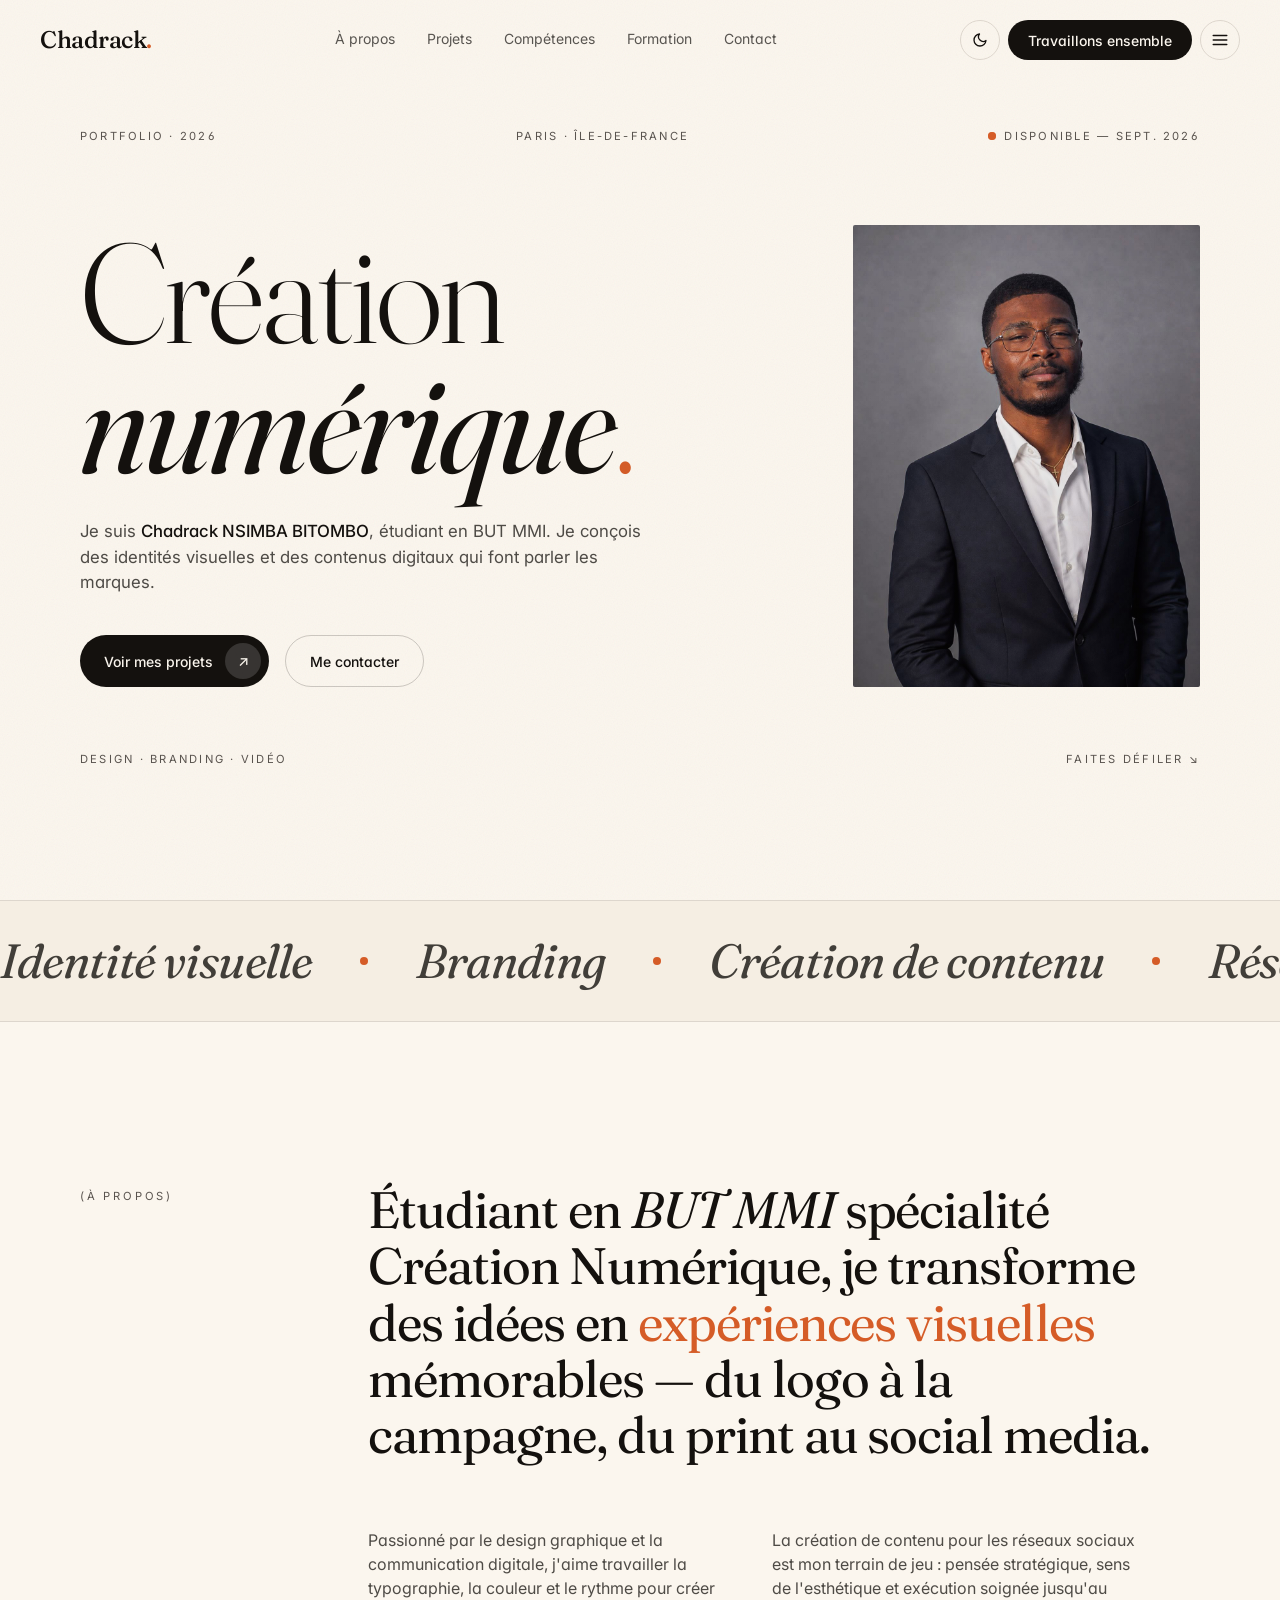
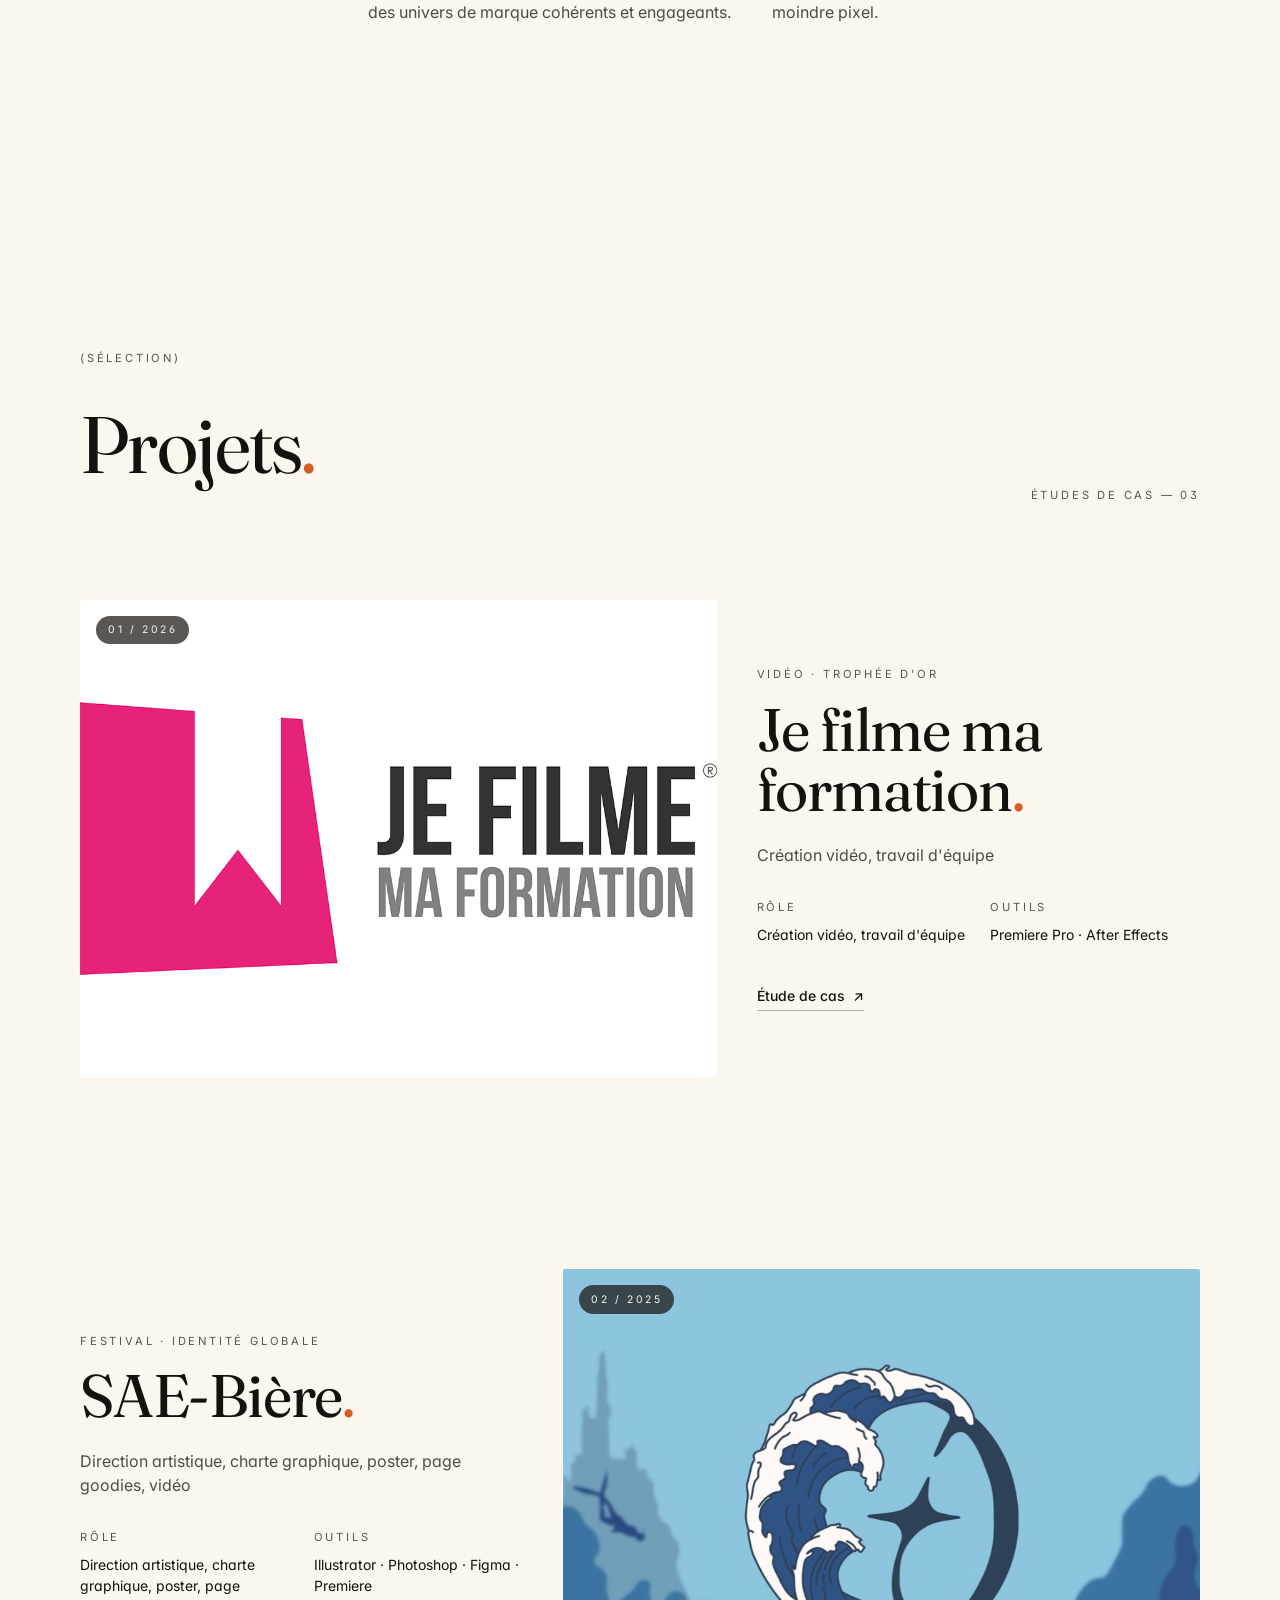
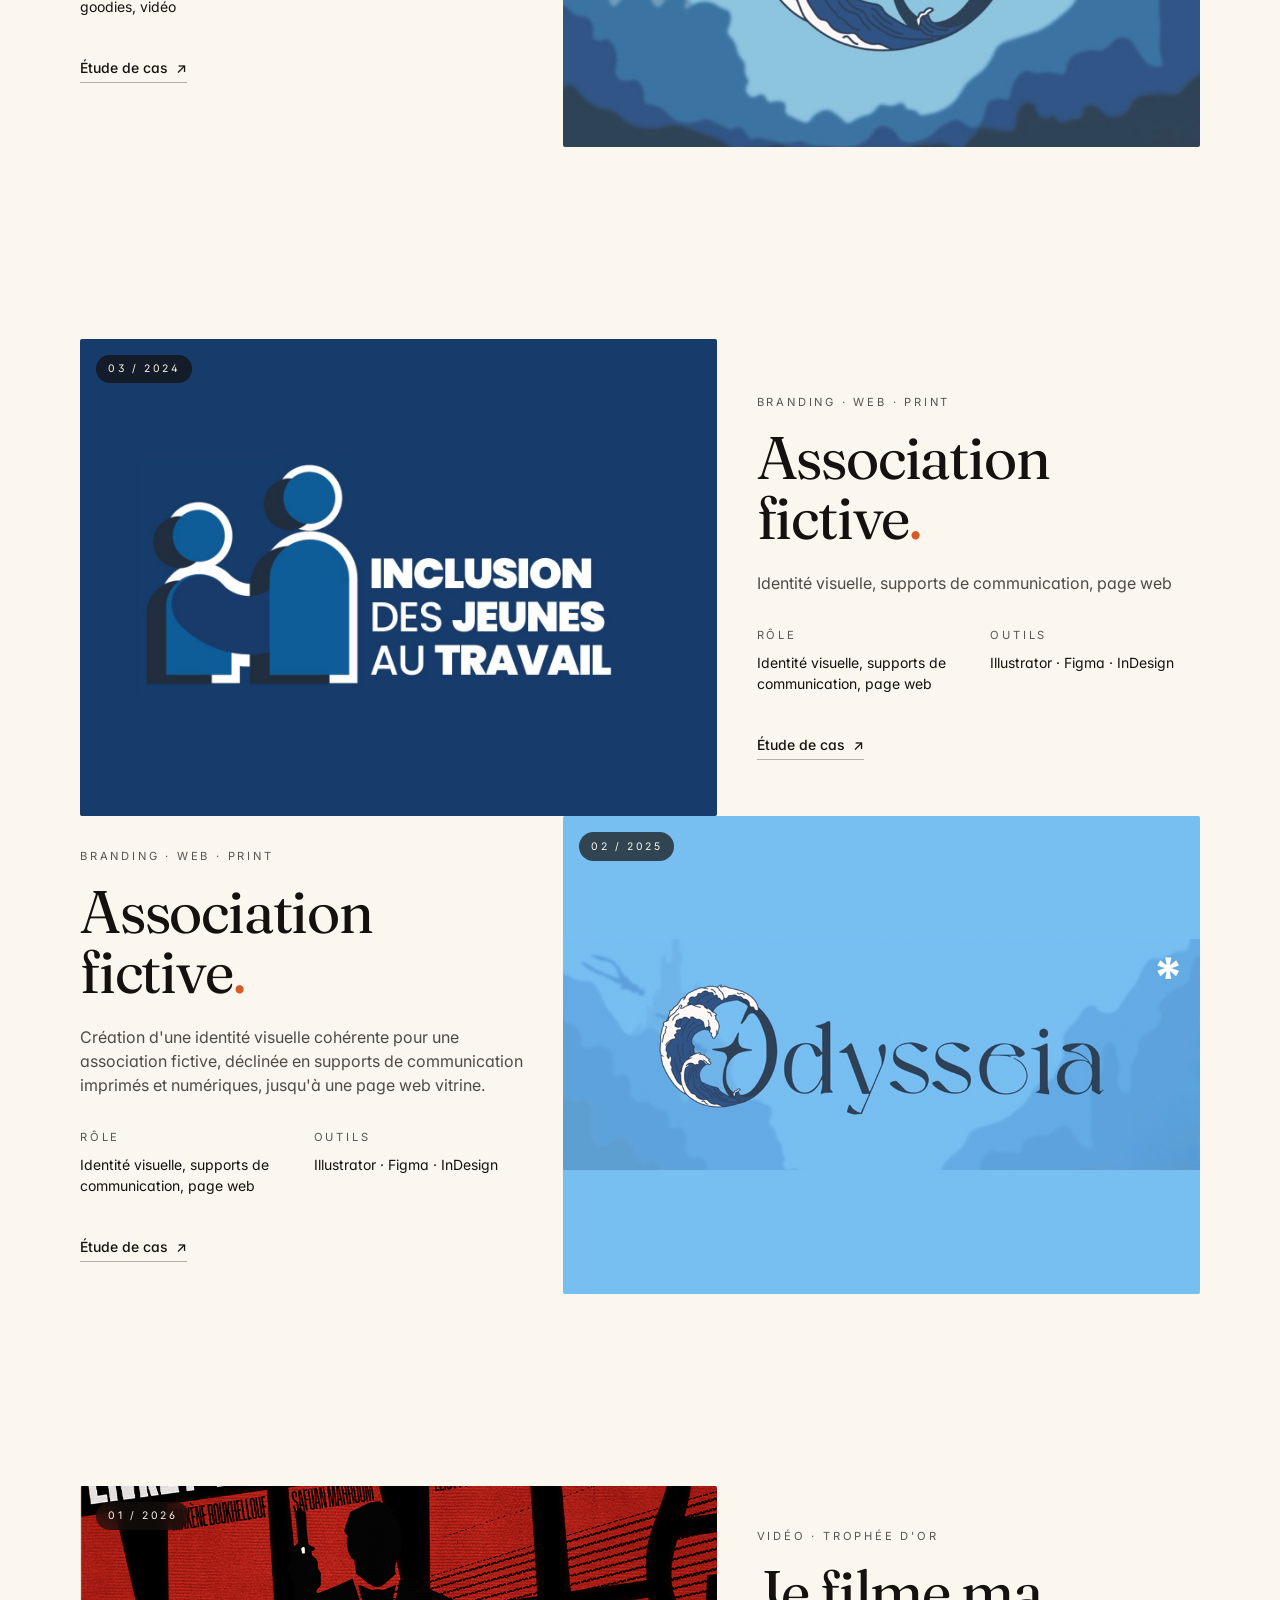
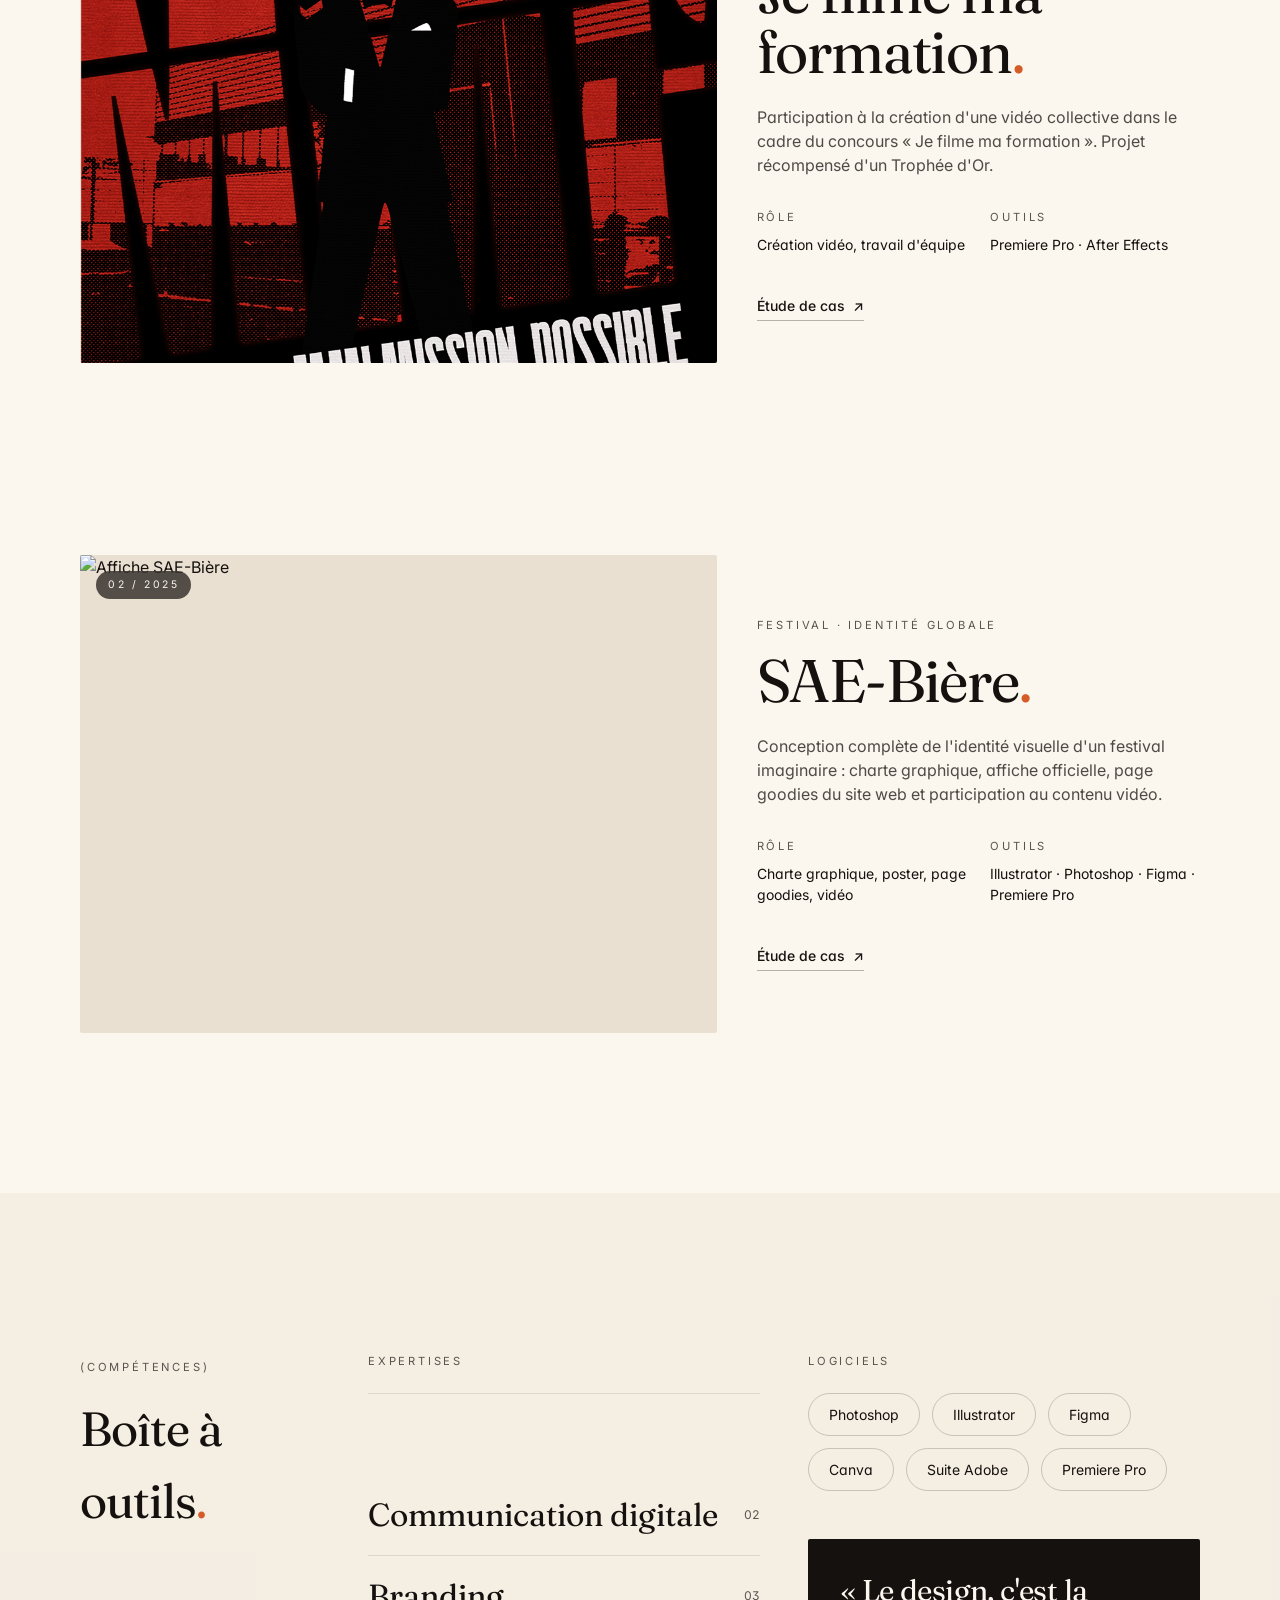
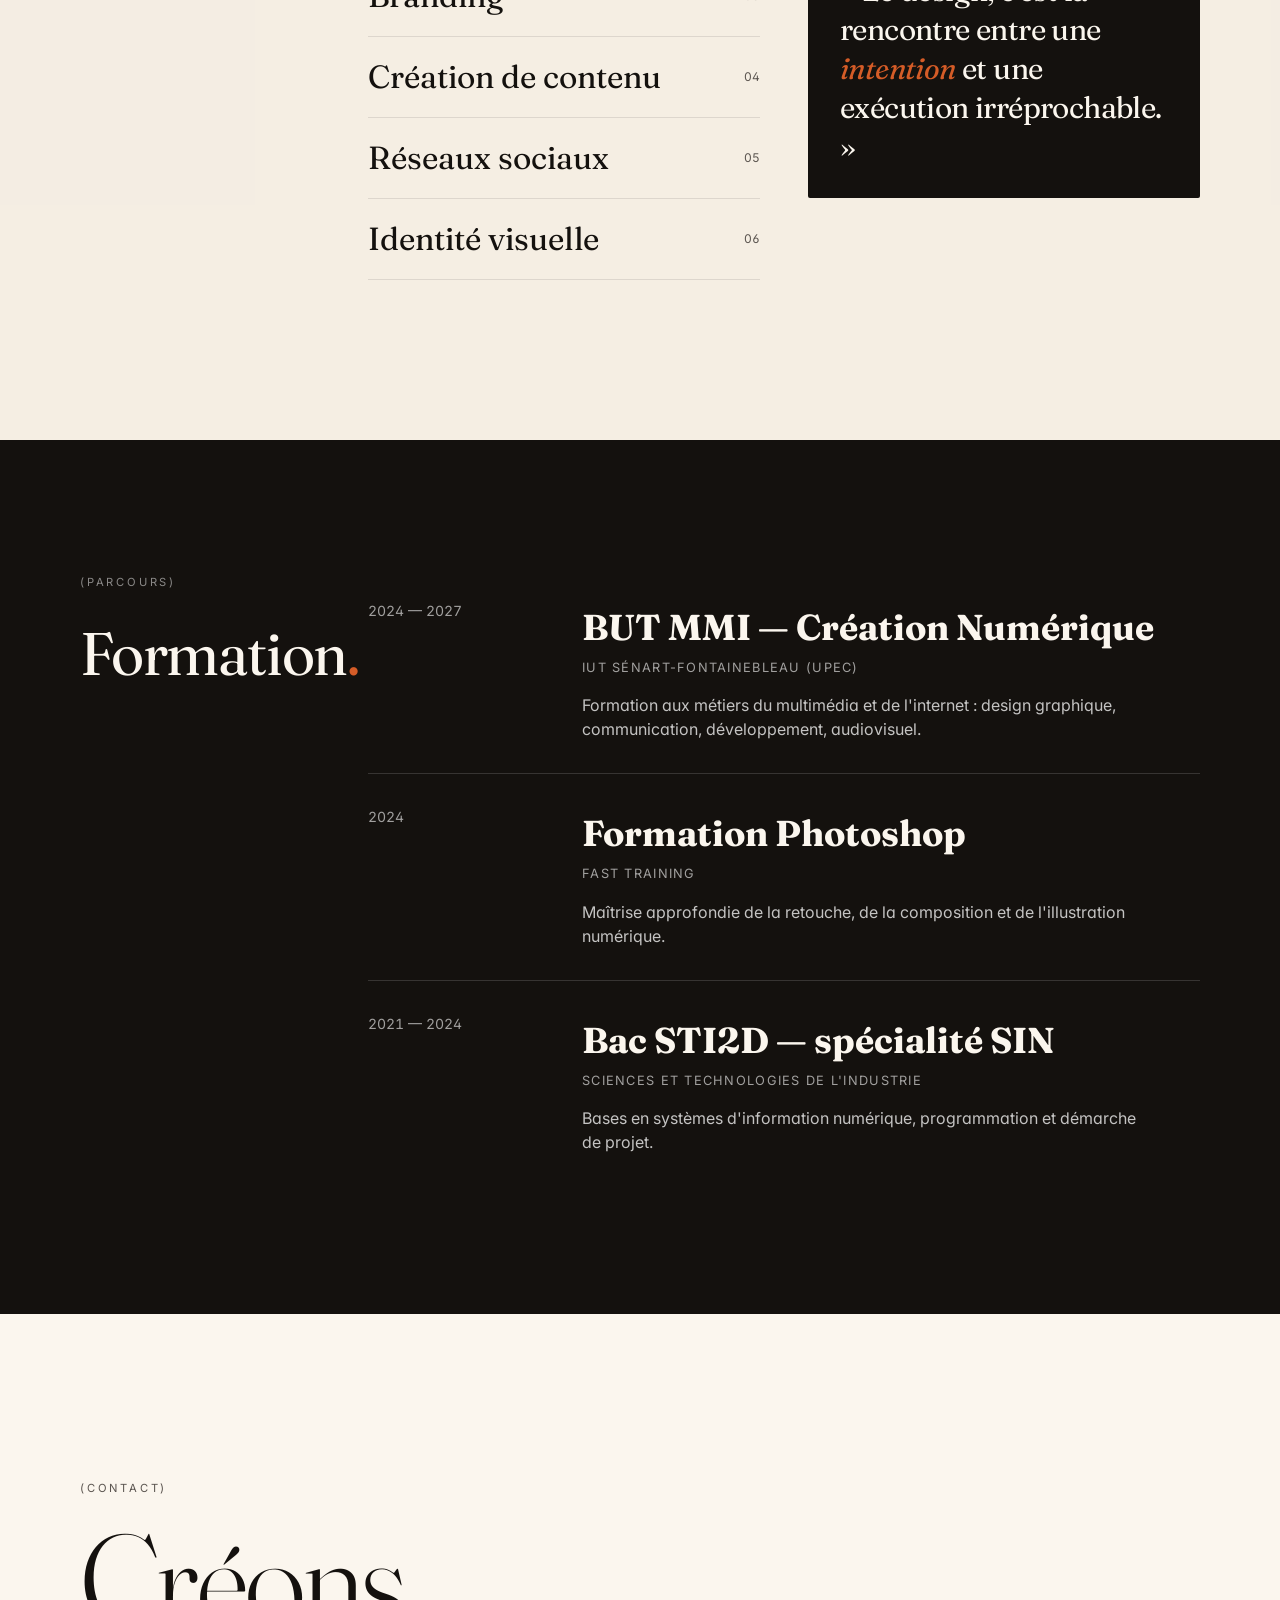
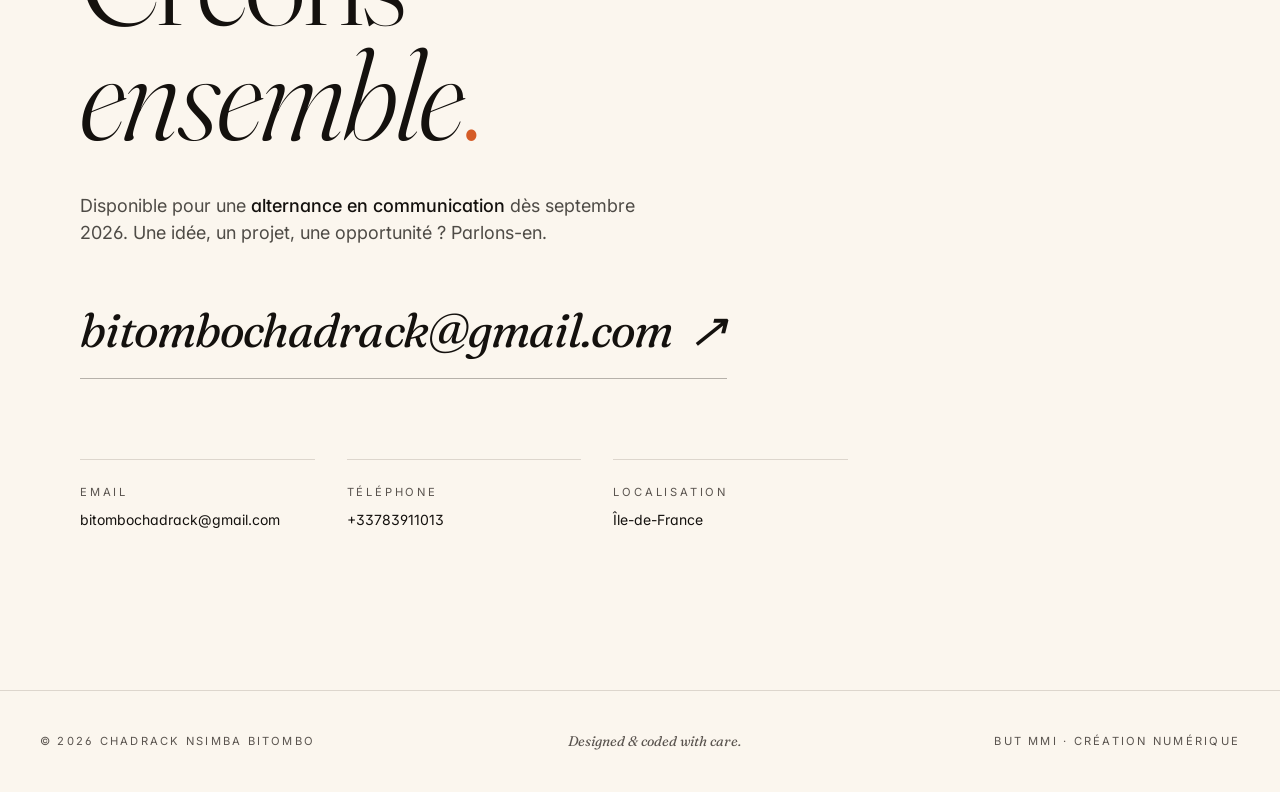
==== commit fe62fc88: "mise" ====
--- a/index.html
+++ b/index.html
@@ -153,14 +153,13 @@
             >Identité visuelle <i class="bullet"></i> Branding
             <i class="bullet"></i> Création de contenu
             <i class="bullet"></i> Réseaux sociaux
-            <i class="bullet"></i> Direction artistique
             <i class="bullet"></i> Vidéo <i class="bullet"></i> Communication
             digitale <i class="bullet"></i
           ></span>
           <span class="display italic" aria-hidden="true"
             >Identité visuelle <i class="bullet"></i> Branding
             <i class="bullet"></i> Création de contenu
-            <i class="bullet"></i> Design éditorial
+            <i class="bullet"></i> Design graphique
             <i class="bullet"></i> Réseaux sociaux
             <i class="bullet"></i> Vidéo <i class="bullet"></i> Communication
             digitale <i class="bullet"></i
@@ -207,7 +206,207 @@
           </div>
 
           <div class="work__list" id="workList"></div>
-          
+      <div class="work__list" id="workList">
+              <article class="project reveal project--alt is-visible">
+                <div class="project__img">
+                  <img
+                    src="assets/Dossier Odysseia/Odysseia banner.png"
+                    alt="Association fictive"
+                    loading="lazy"
+                    width="1280"
+                    height="960"
+                  />
+                  <img
+                    src="assets/Dossier Odysseia/Coulisse Brassage - Odysseia.mp4"
+                    alt="play video"
+                    class="youtube-play-icon"
+                    alt="play vidéo"
+                  />
+                  <div class="project__badge">02 / 2025</div>
+                  <div class="project-image-gallery">
+                    <img
+                      src="assets/Dossier Odysseia/ODYSSEIA-uniquetiquette-1.jpg"
+                      alt="Odysseïa Aperçu 1"
+                      class="gallery-img lightbox-trigger"
+                    />
+                    <img
+                      src="assets/Dossier Odysseia/ODYSSEIA-mulitietiquette-2.jpg"
+                      alt="Odysseïa Aperçu 2"
+                      class="gallery-img lightbox-trigger"
+                    />
+                    <a
+                      href="https://but1.mmi-iutsf.org/S2/2025/odysseia/index.php?route=accueil"
+                      target="_blank"
+                      rel="noopener noreferrer"
+                      class="gallery-link"
+                    >
+                      <img
+                        src="assets/Dossier Odysseia/ODYSSEIA-website-3.jpg"
+                        alt="Site web Odysseïa"
+                        class="gallery-img"
+                      />
+                    </a>
+                    <a
+                      href="https://www.youtube.com/watch?v=Bl48wsWsuwA"
+                      target="_blank"
+                      rel="noopener noreferrer"
+                      class="gallery-link"
+                    >
+                      <div
+                        class="video-container"
+                        style="position: relative; display: block"
+                      >
+                        <img
+                          src="assets/Dossier Odysseia/ODY-img-video1.jpg"
+                          alt="Miniature Vidéo Odysseïa 1"
+                          class="gallery-img"
+                        />
+                        <img
+                          src="assets/Dossier Odysseia/logo-youtube-play.png"
+                          class="youtube-play-icon"
+                          alt="Play Video"
+                        />
+                      </div>
+                    </a>
+                    <a
+                      href="https://youtu.be/Bl48wsWsuwA"
+                      target="_blank"
+                      rel="noopener noreferrer"
+                      class="gallery-link"
+                    >
+                      <div
+                        class="video-container"
+                        style="position: relative; display: block"
+                      >
+                        <img
+                          src="assets/Dossier Odysseia/ODY-img-video2.jpg"
+                          alt="Miniature Vidéo Odysseïa 2"
+                          class="gallery-img"
+                        />
+                        <img
+                          src="assets/Dossier Odysseia/logo-youtube-play.png"
+                          class="youtube-play-icon"
+                          alt="Play Video"
+                        />
+                      </div>
+                    </a>
+                    <img
+                      src="assets/Dossier Odysseia/ODYSSEIA-multiaffiche.jpg"
+                      alt="Affiches Odysseïa"
+                      class="gallery-img lightbox-trigger"
+                    />
+                    <img
+                      src="assets/Dossier Odysseia/ODYSSEIA-rsn-i.jpg"
+                      alt="Réseaux sociaux Odysseïa"
+                      class="gallery-img lightbox-trigger"
+                    />
+                  </div>
+                </div>
+                <div class="project__body">
+                  <div class="kicker">Branding · Web · Print</div>
+                  <h3 class="display project__title">
+                    Association fictive<span class="accent">.</span>
+                  </h3>
+                  <p class="project__text">
+                    Création d'une identité visuelle cohérente pour une
+                    association fictive, déclinée en supports de communication
+                    imprimés et numériques, jusqu'à une page web vitrine.
+                  </p>
+                  <div class="project__meta">
+                    <div>
+                      <div class="kicker">Rôle</div>
+                      <p>
+                        Identité visuelle, supports de communication, page web
+                      </p>
+                    </div>
+                    <div>
+                      <div class="kicker">Outils</div>
+                      <p>Illustrator · Figma · InDesign</p>
+                    </div>
+                  </div>
+                  <a href="#contact" class="project__cta"
+                    >Étude de cas <span>↗</span></a
+                  >
+                </div>
+              </article>
+
+              <article class="project reveal">
+                <div class="project__img">
+                  <img
+                    src="assets/Je filme ma formation/AFFICHE.png"
+                    alt="Je filme ma formation"
+                    loading="lazy"
+                    width="1280"
+                    height="960"
+                  />
+                  <div class="project__badge">01 / 2026</div>
+                </div>
+                <div class="project__body">
+                  <div class="kicker">Vidéo · Trophée d'Or</div>
+                  <h3 class="display project__title">
+                    Je filme ma formation<span class="accent">.</span>
+                  </h3>
+                  <p class="project__text">
+                    Participation à la création d'une vidéo collective dans le
+                    cadre du concours « Je filme ma formation ». Projet
+                    récompensé d'un Trophée d'Or.
+                  </p>
+                  <div class="project__meta">
+                    <div>
+                      <div class="kicker">Rôle</div>
+                      <p>Création vidéo, travail d'équipe</p>
+                    </div>
+                    <div>
+                      <div class="kicker">Outils</div>
+                      <p>Premiere Pro · After Effects</p>
+                    </div>
+                  </div>
+                  <a href="#contact" class="project__cta"
+                    >Étude de cas <span>↗</span></a
+                  >
+                </div>
+              </article>
+              <article class="project reveal is-visible">
+                <div class="project__img">
+                  <img
+                    src="assets/affiche SAE-Bière.png"
+                    alt="Affiche SAE-Bière"
+                    loading="lazy"
+                    width="1280"
+                    height="960"
+                  />
+                  <div class="project__badge">02 / 2025</div>
+                </div>
+                <div class="project__body">
+                  <div class="kicker">Festival · Identité globale</div>
+                  <h3 class="display project__title">
+                    SAE-Bière<span class="accent">.</span>
+                  </h3>
+                  <p class="project__text">
+                    Conception complète de l'identité visuelle d'un festival
+                    imaginaire : charte graphique, affiche officielle, page
+                    goodies du site web et participation au contenu vidéo.
+                  </p>
+                  <div class="project__meta">
+                    <div>
+                      <div class="kicker">Rôle</div>
+                      <p>
+                        Charte graphique, poster, page
+                        goodies, vidéo
+                      </p>
+                    </div>
+                    <div>
+                      <div class="kicker">Outils</div>
+                      <p>Illustrator · Photoshop · Figma · Premiere Pro</p>
+                    </div>
+                  </div>
+                  <a href="#contact" class="project__cta"
+                    >Étude de cas <span>↗</span></a
+                  >
+                </div>
+              </article>
+            </div>
+          </div>
         </div>
       </section>
 
@@ -276,7 +475,7 @@
             </div>
             <div>
               <span class="kicker">Téléphone</span>
-              <p>+33 6 00 00 00 00</p>
+              <p>+33783911013</p>
             </div>
             <div>
               <span class="kicker">Localisation</span>
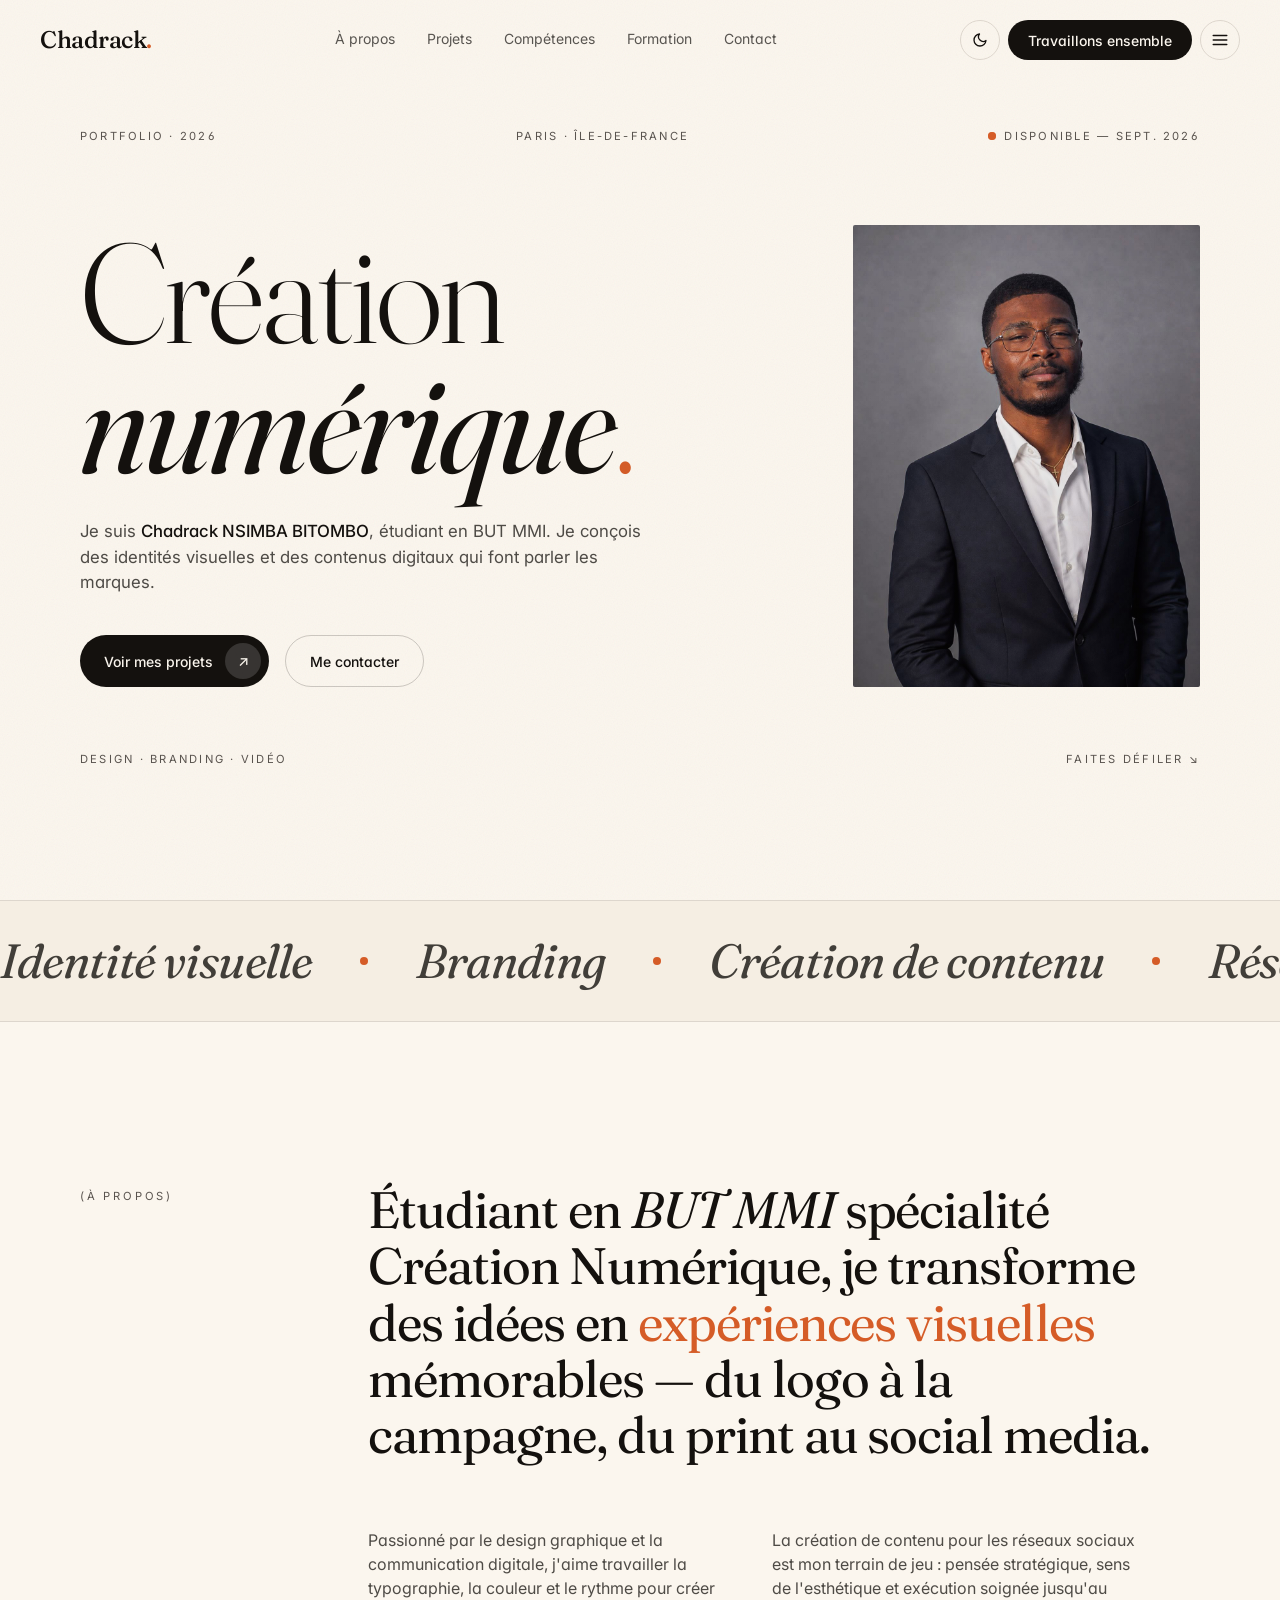
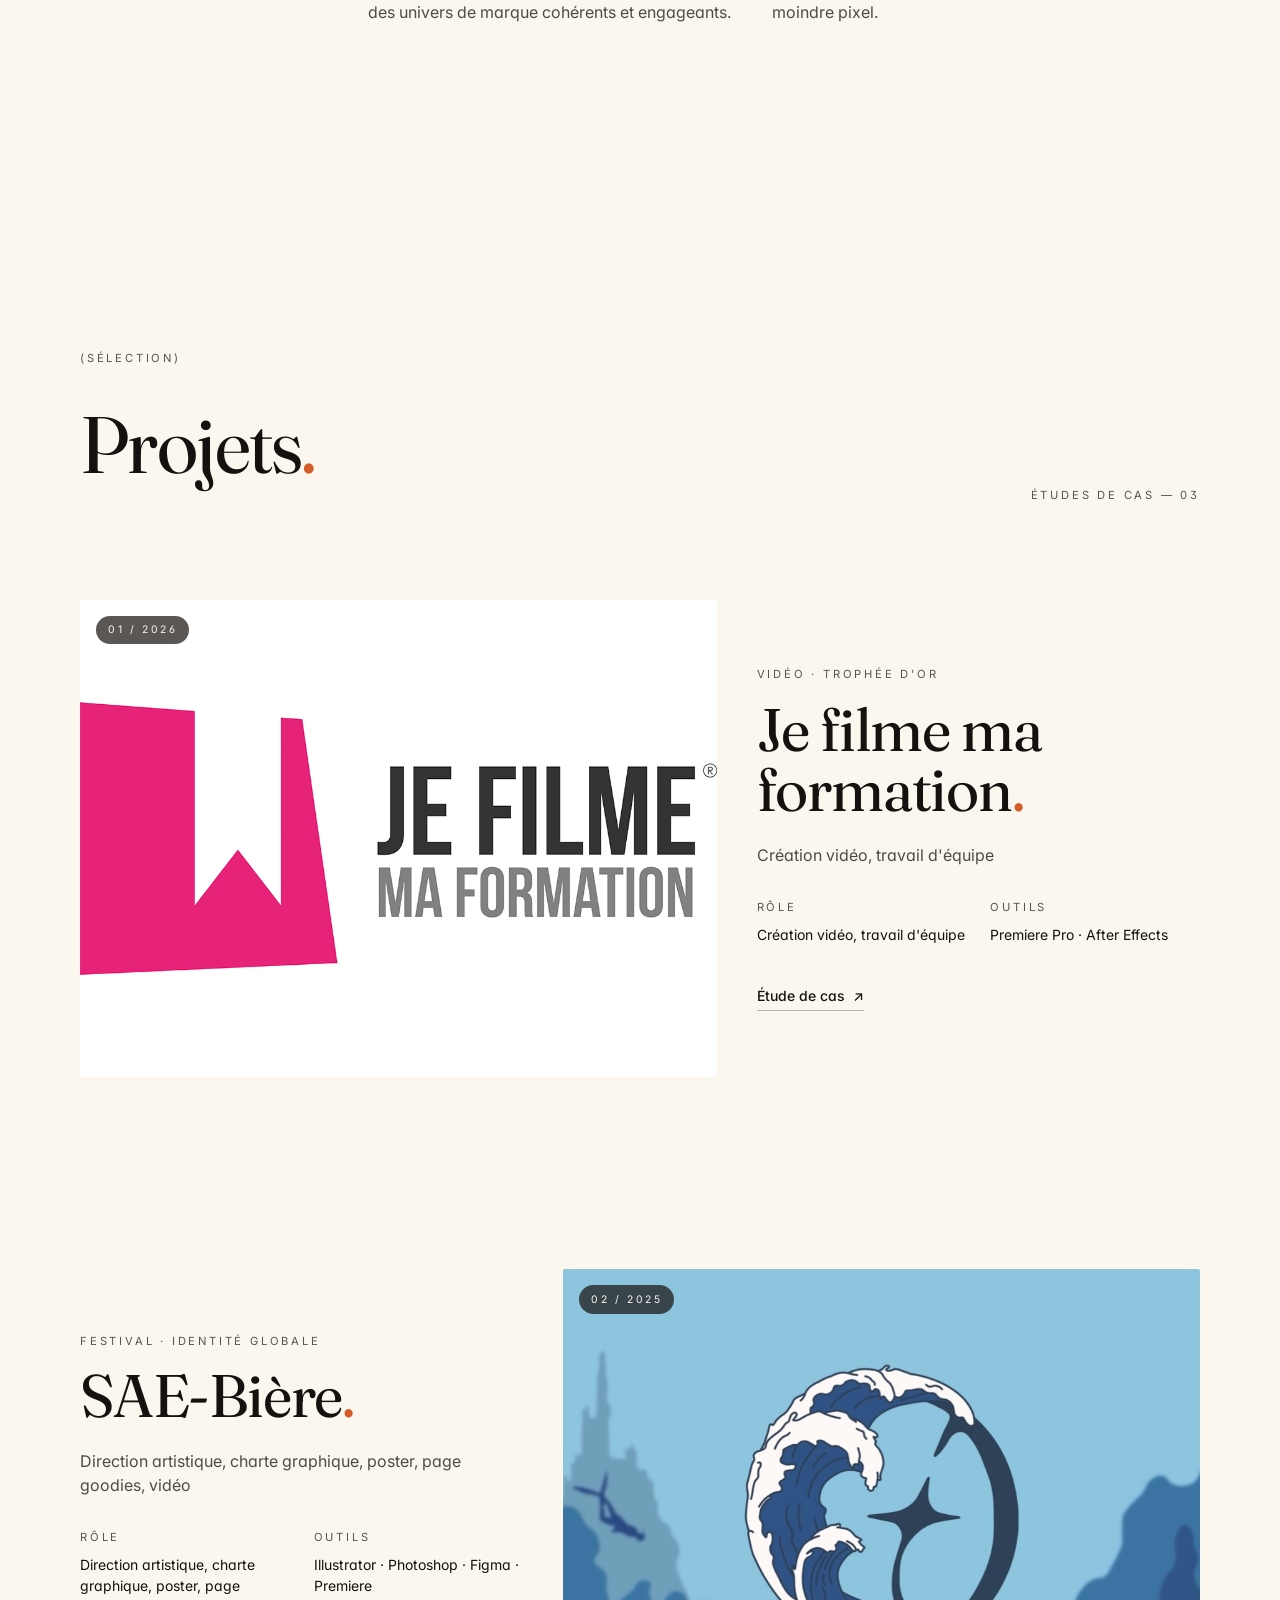
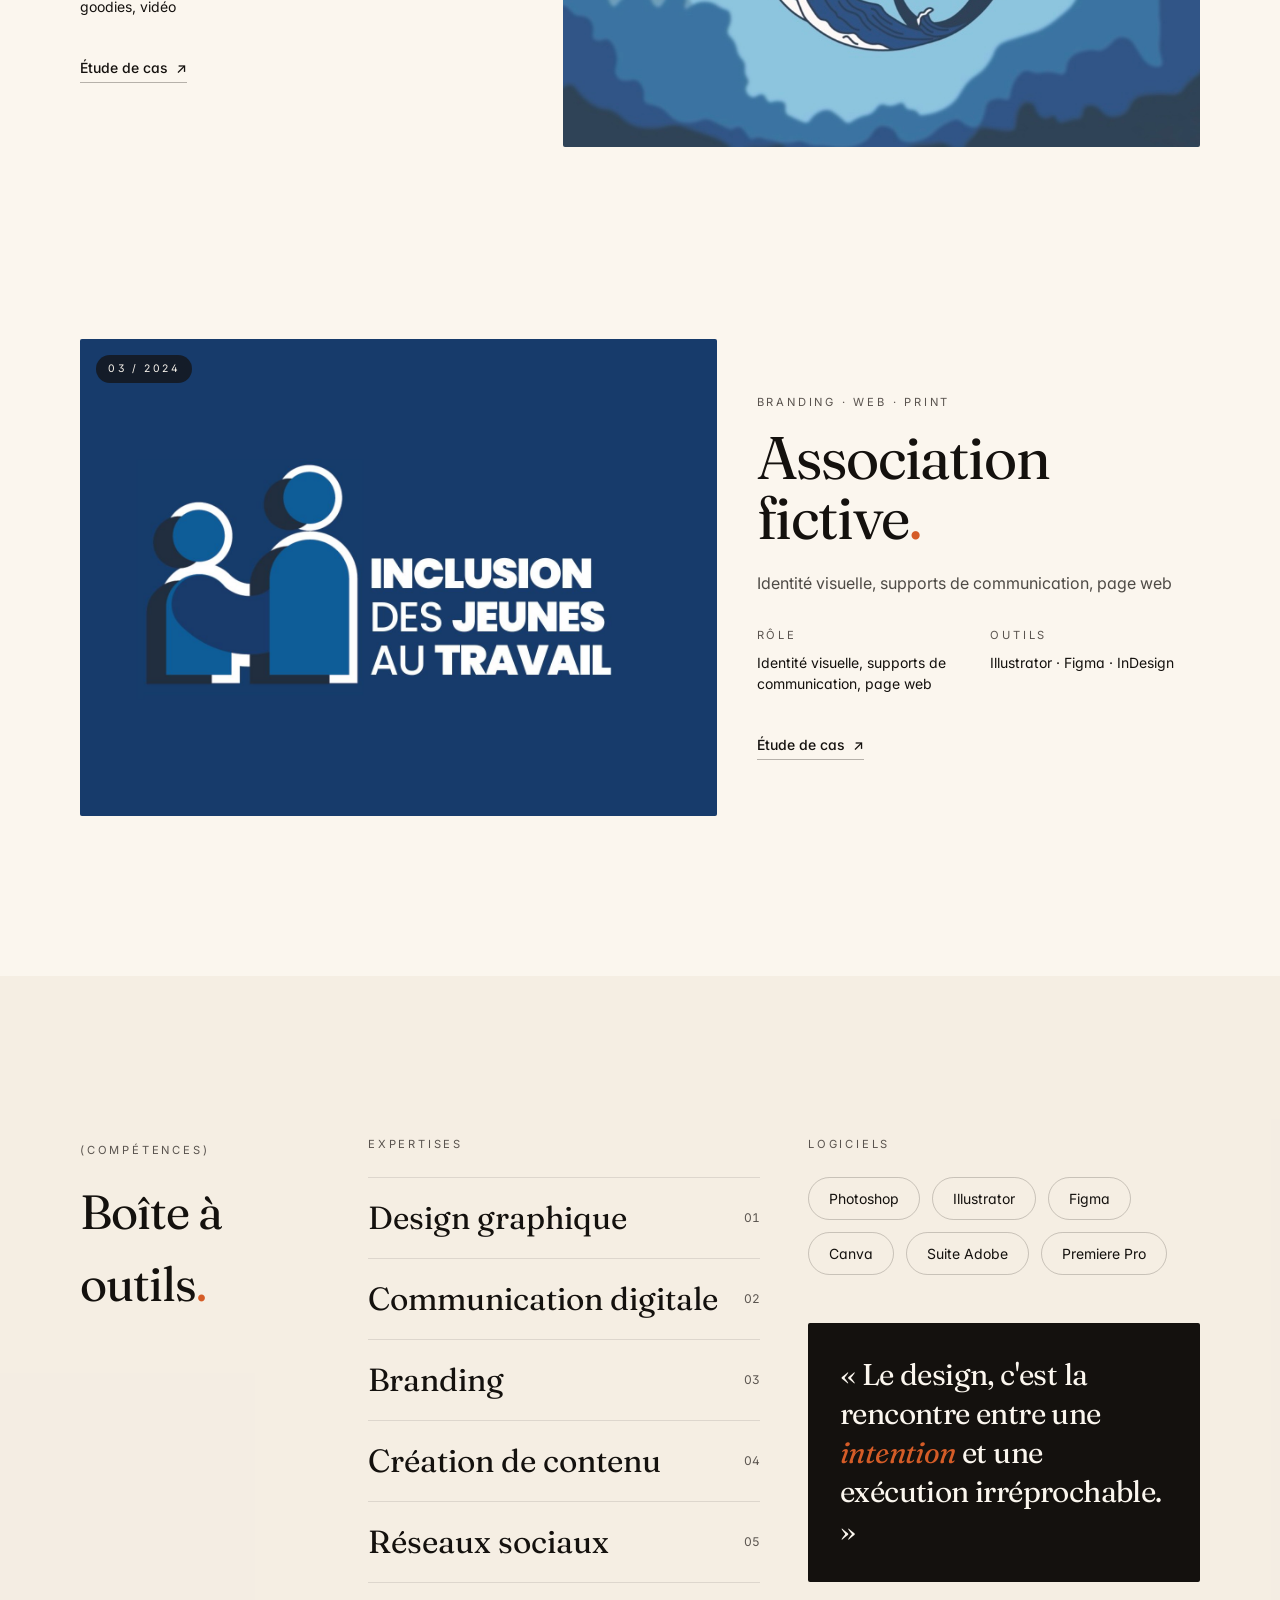
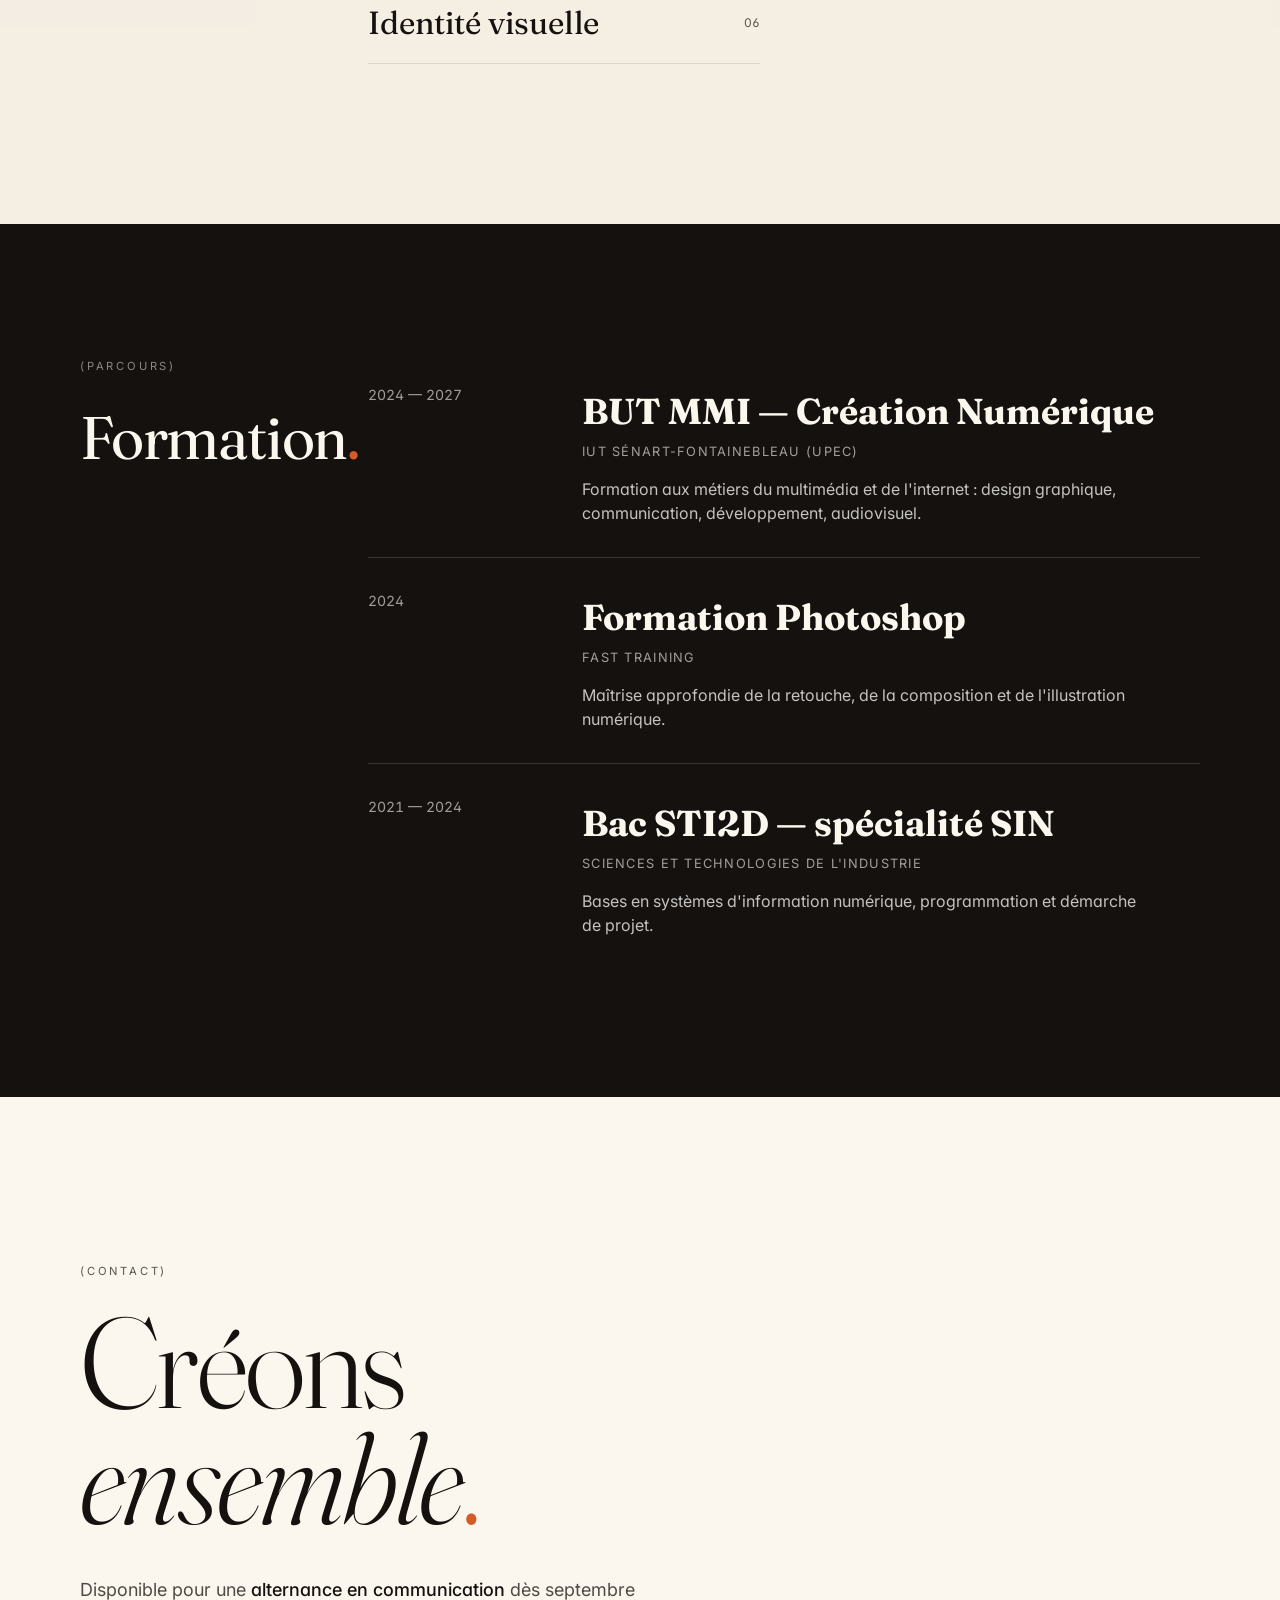
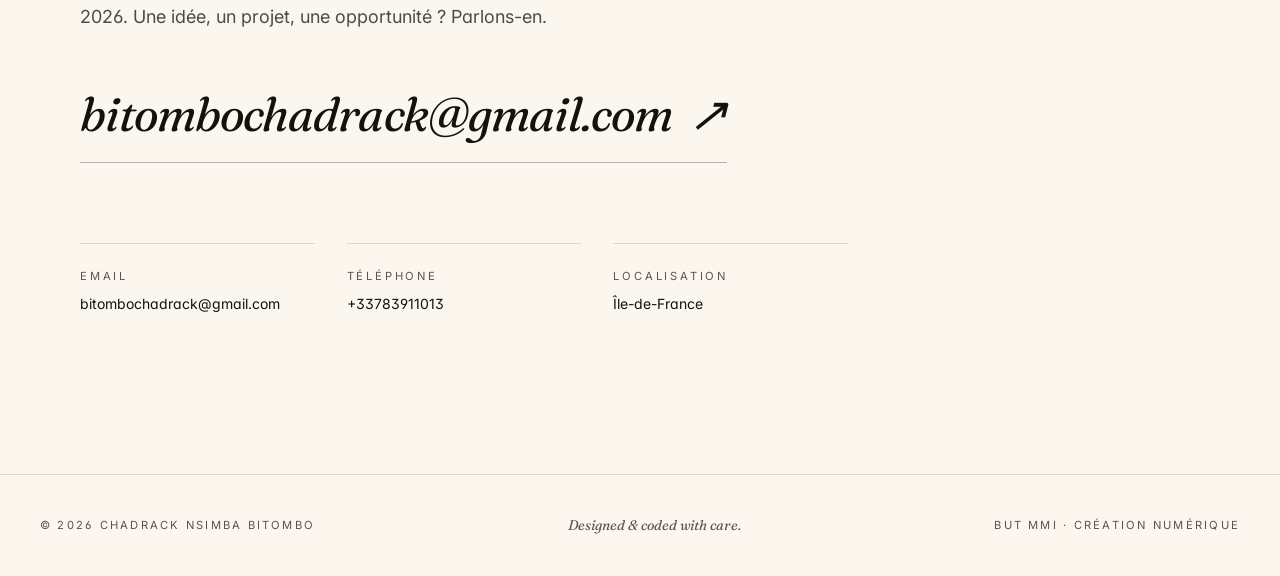
==== commit 1bb448fe: "mise a jour" ====
--- a/index.html
+++ b/index.html
@@ -206,207 +206,7 @@
           </div>
 
           <div class="work__list" id="workList"></div>
-      <div class="work__list" id="workList">
-              <article class="project reveal project--alt is-visible">
-                <div class="project__img">
-                  <img
-                    src="assets/Dossier Odysseia/Odysseia banner.png"
-                    alt="Association fictive"
-                    loading="lazy"
-                    width="1280"
-                    height="960"
-                  />
-                  <img
-                    src="assets/Dossier Odysseia/Coulisse Brassage - Odysseia.mp4"
-                    alt="play video"
-                    class="youtube-play-icon"
-                    alt="play vidéo"
-                  />
-                  <div class="project__badge">02 / 2025</div>
-                  <div class="project-image-gallery">
-                    <img
-                      src="assets/Dossier Odysseia/ODYSSEIA-uniquetiquette-1.jpg"
-                      alt="Odysseïa Aperçu 1"
-                      class="gallery-img lightbox-trigger"
-                    />
-                    <img
-                      src="assets/Dossier Odysseia/ODYSSEIA-mulitietiquette-2.jpg"
-                      alt="Odysseïa Aperçu 2"
-                      class="gallery-img lightbox-trigger"
-                    />
-                    <a
-                      href="https://but1.mmi-iutsf.org/S2/2025/odysseia/index.php?route=accueil"
-                      target="_blank"
-                      rel="noopener noreferrer"
-                      class="gallery-link"
-                    >
-                      <img
-                        src="assets/Dossier Odysseia/ODYSSEIA-website-3.jpg"
-                        alt="Site web Odysseïa"
-                        class="gallery-img"
-                      />
-                    </a>
-                    <a
-                      href="https://www.youtube.com/watch?v=Bl48wsWsuwA"
-                      target="_blank"
-                      rel="noopener noreferrer"
-                      class="gallery-link"
-                    >
-                      <div
-                        class="video-container"
-                        style="position: relative; display: block"
-                      >
-                        <img
-                          src="assets/Dossier Odysseia/ODY-img-video1.jpg"
-                          alt="Miniature Vidéo Odysseïa 1"
-                          class="gallery-img"
-                        />
-                        <img
-                          src="assets/Dossier Odysseia/logo-youtube-play.png"
-                          class="youtube-play-icon"
-                          alt="Play Video"
-                        />
-                      </div>
-                    </a>
-                    <a
-                      href="https://youtu.be/Bl48wsWsuwA"
-                      target="_blank"
-                      rel="noopener noreferrer"
-                      class="gallery-link"
-                    >
-                      <div
-                        class="video-container"
-                        style="position: relative; display: block"
-                      >
-                        <img
-                          src="assets/Dossier Odysseia/ODY-img-video2.jpg"
-                          alt="Miniature Vidéo Odysseïa 2"
-                          class="gallery-img"
-                        />
-                        <img
-                          src="assets/Dossier Odysseia/logo-youtube-play.png"
-                          class="youtube-play-icon"
-                          alt="Play Video"
-                        />
-                      </div>
-                    </a>
-                    <img
-                      src="assets/Dossier Odysseia/ODYSSEIA-multiaffiche.jpg"
-                      alt="Affiches Odysseïa"
-                      class="gallery-img lightbox-trigger"
-                    />
-                    <img
-                      src="assets/Dossier Odysseia/ODYSSEIA-rsn-i.jpg"
-                      alt="Réseaux sociaux Odysseïa"
-                      class="gallery-img lightbox-trigger"
-                    />
-                  </div>
-                </div>
-                <div class="project__body">
-                  <div class="kicker">Branding · Web · Print</div>
-                  <h3 class="display project__title">
-                    Association fictive<span class="accent">.</span>
-                  </h3>
-                  <p class="project__text">
-                    Création d'une identité visuelle cohérente pour une
-                    association fictive, déclinée en supports de communication
-                    imprimés et numériques, jusqu'à une page web vitrine.
-                  </p>
-                  <div class="project__meta">
-                    <div>
-                      <div class="kicker">Rôle</div>
-                      <p>
-                        Identité visuelle, supports de communication, page web
-                      </p>
-                    </div>
-                    <div>
-                      <div class="kicker">Outils</div>
-                      <p>Illustrator · Figma · InDesign</p>
-                    </div>
-                  </div>
-                  <a href="#contact" class="project__cta"
-                    >Étude de cas <span>↗</span></a
-                  >
-                </div>
-              </article>
-
-              <article class="project reveal">
-                <div class="project__img">
-                  <img
-                    src="assets/Je filme ma formation/AFFICHE.png"
-                    alt="Je filme ma formation"
-                    loading="lazy"
-                    width="1280"
-                    height="960"
-                  />
-                  <div class="project__badge">01 / 2026</div>
-                </div>
-                <div class="project__body">
-                  <div class="kicker">Vidéo · Trophée d'Or</div>
-                  <h3 class="display project__title">
-                    Je filme ma formation<span class="accent">.</span>
-                  </h3>
-                  <p class="project__text">
-                    Participation à la création d'une vidéo collective dans le
-                    cadre du concours « Je filme ma formation ». Projet
-                    récompensé d'un Trophée d'Or.
-                  </p>
-                  <div class="project__meta">
-                    <div>
-                      <div class="kicker">Rôle</div>
-                      <p>Création vidéo, travail d'équipe</p>
-                    </div>
-                    <div>
-                      <div class="kicker">Outils</div>
-                      <p>Premiere Pro · After Effects</p>
-                    </div>
-                  </div>
-                  <a href="#contact" class="project__cta"
-                    >Étude de cas <span>↗</span></a
-                  >
-                </div>
-              </article>
-              <article class="project reveal is-visible">
-                <div class="project__img">
-                  <img
-                    src="assets/affiche SAE-Bière.png"
-                    alt="Affiche SAE-Bière"
-                    loading="lazy"
-                    width="1280"
-                    height="960"
-                  />
-                  <div class="project__badge">02 / 2025</div>
-                </div>
-                <div class="project__body">
-                  <div class="kicker">Festival · Identité globale</div>
-                  <h3 class="display project__title">
-                    SAE-Bière<span class="accent">.</span>
-                  </h3>
-                  <p class="project__text">
-                    Conception complète de l'identité visuelle d'un festival
-                    imaginaire : charte graphique, affiche officielle, page
-                    goodies du site web et participation au contenu vidéo.
-                  </p>
-                  <div class="project__meta">
-                    <div>
-                      <div class="kicker">Rôle</div>
-                      <p>
-                        Charte graphique, poster, page
-                        goodies, vidéo
-                      </p>
-                    </div>
-                    <div>
-                      <div class="kicker">Outils</div>
-                      <p>Illustrator · Photoshop · Figma · Premiere Pro</p>
-                    </div>
-                  </div>
-                  <a href="#contact" class="project__cta"
-                    >Étude de cas <span>↗</span></a
-                  >
-                </div>
-              </article>
-            </div>
-          </div>
+      
         </div>
       </section>
 
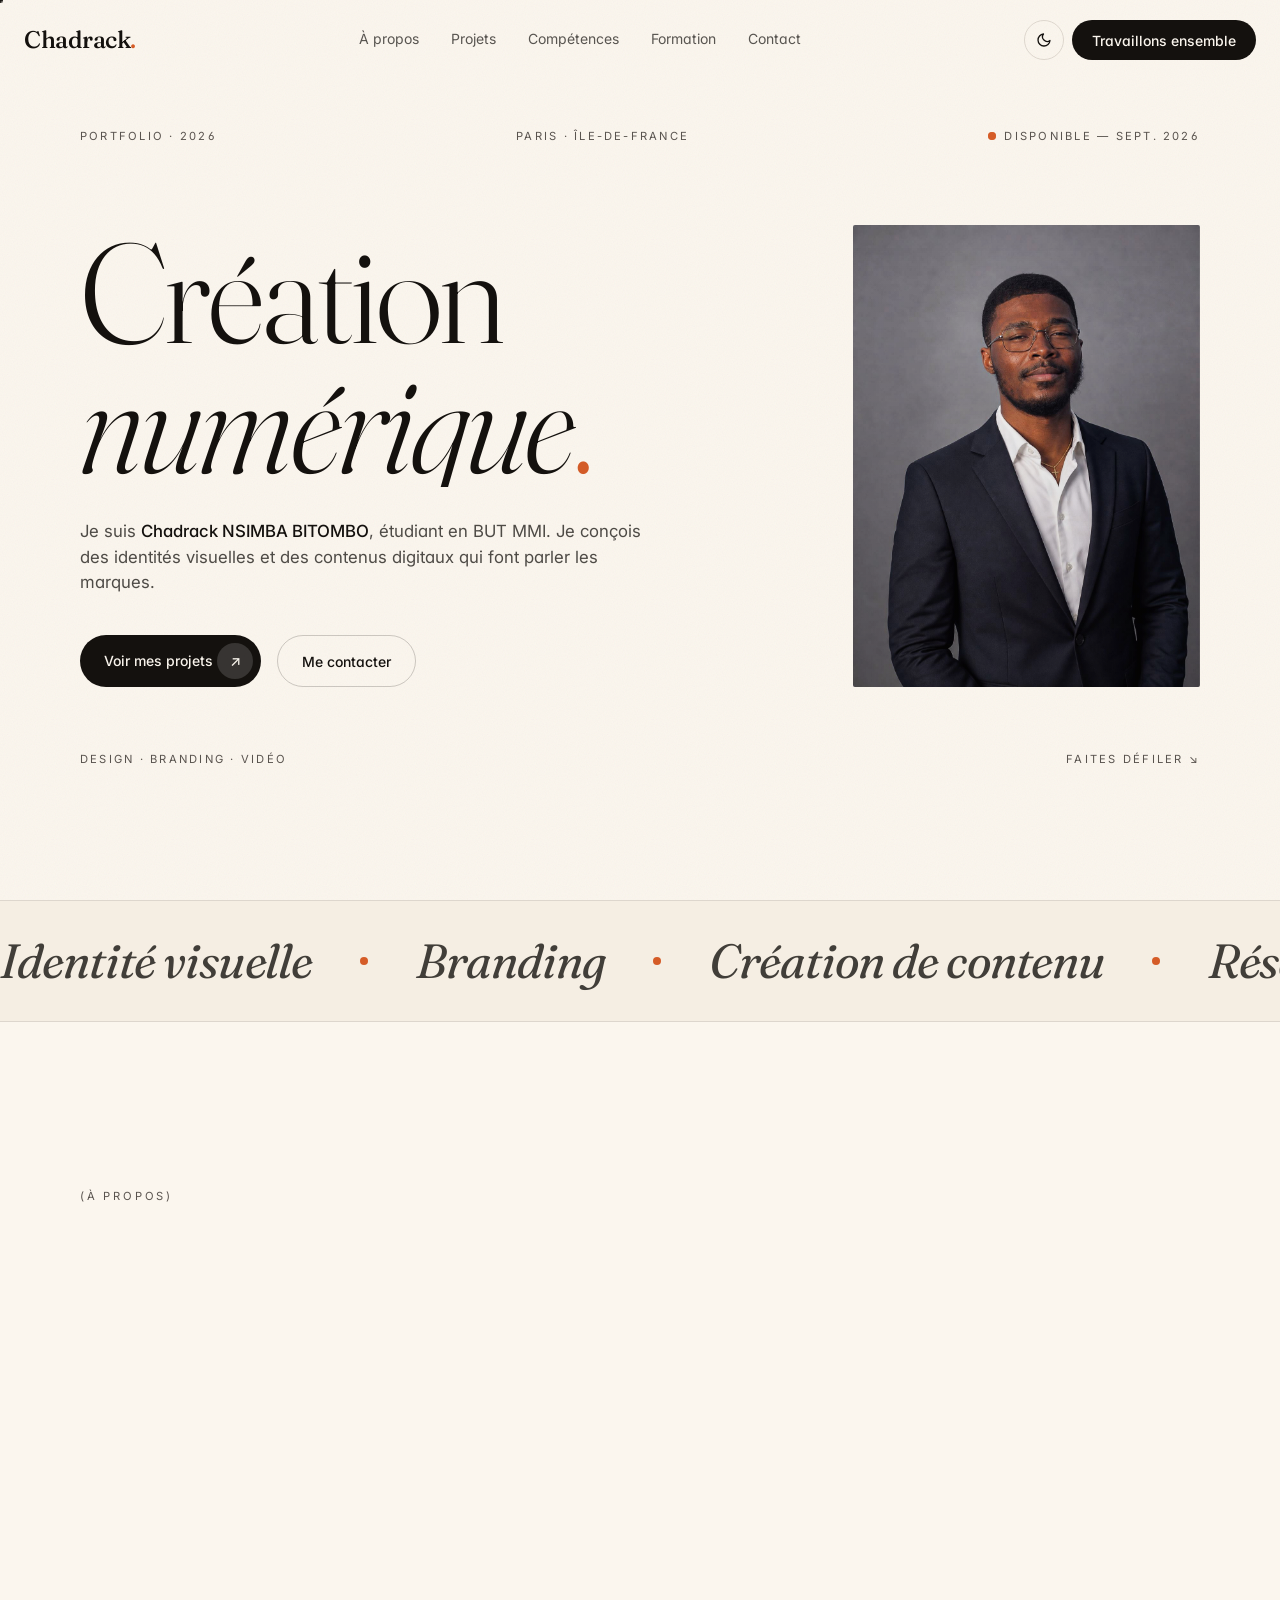
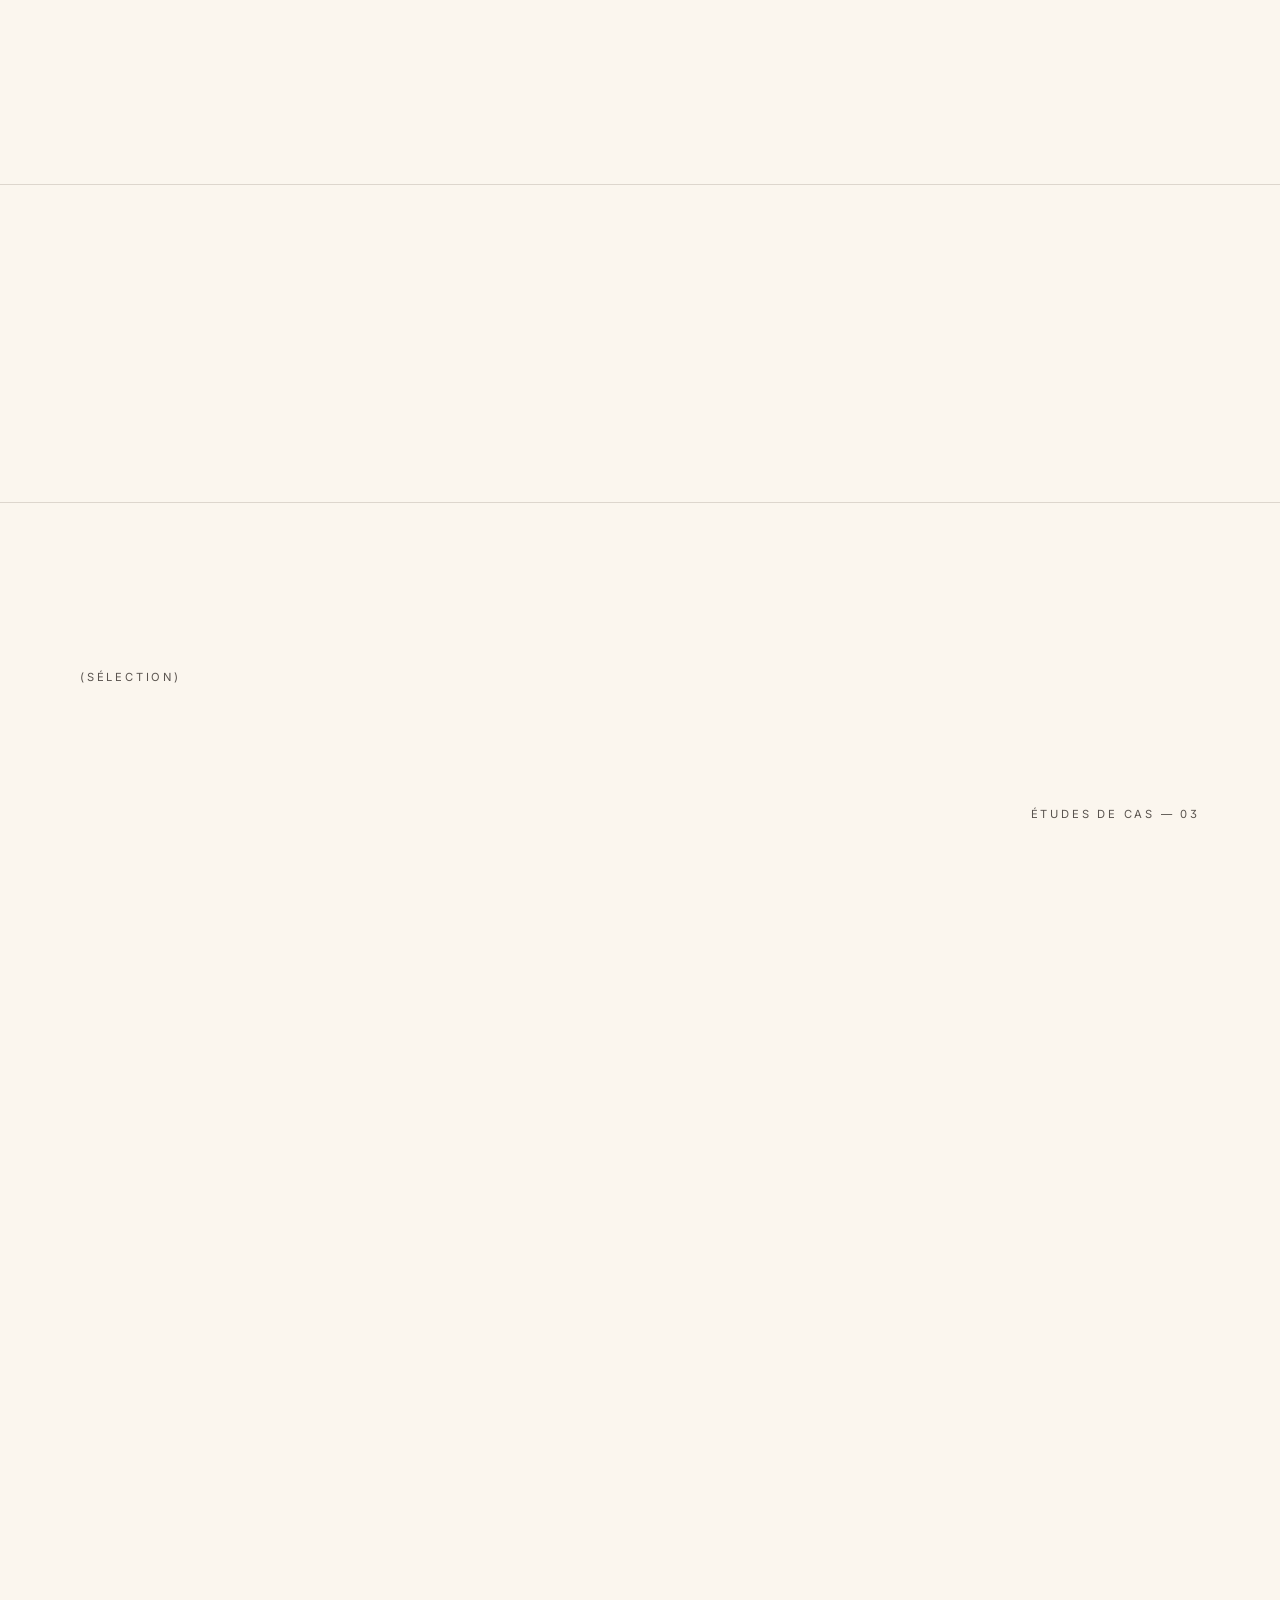
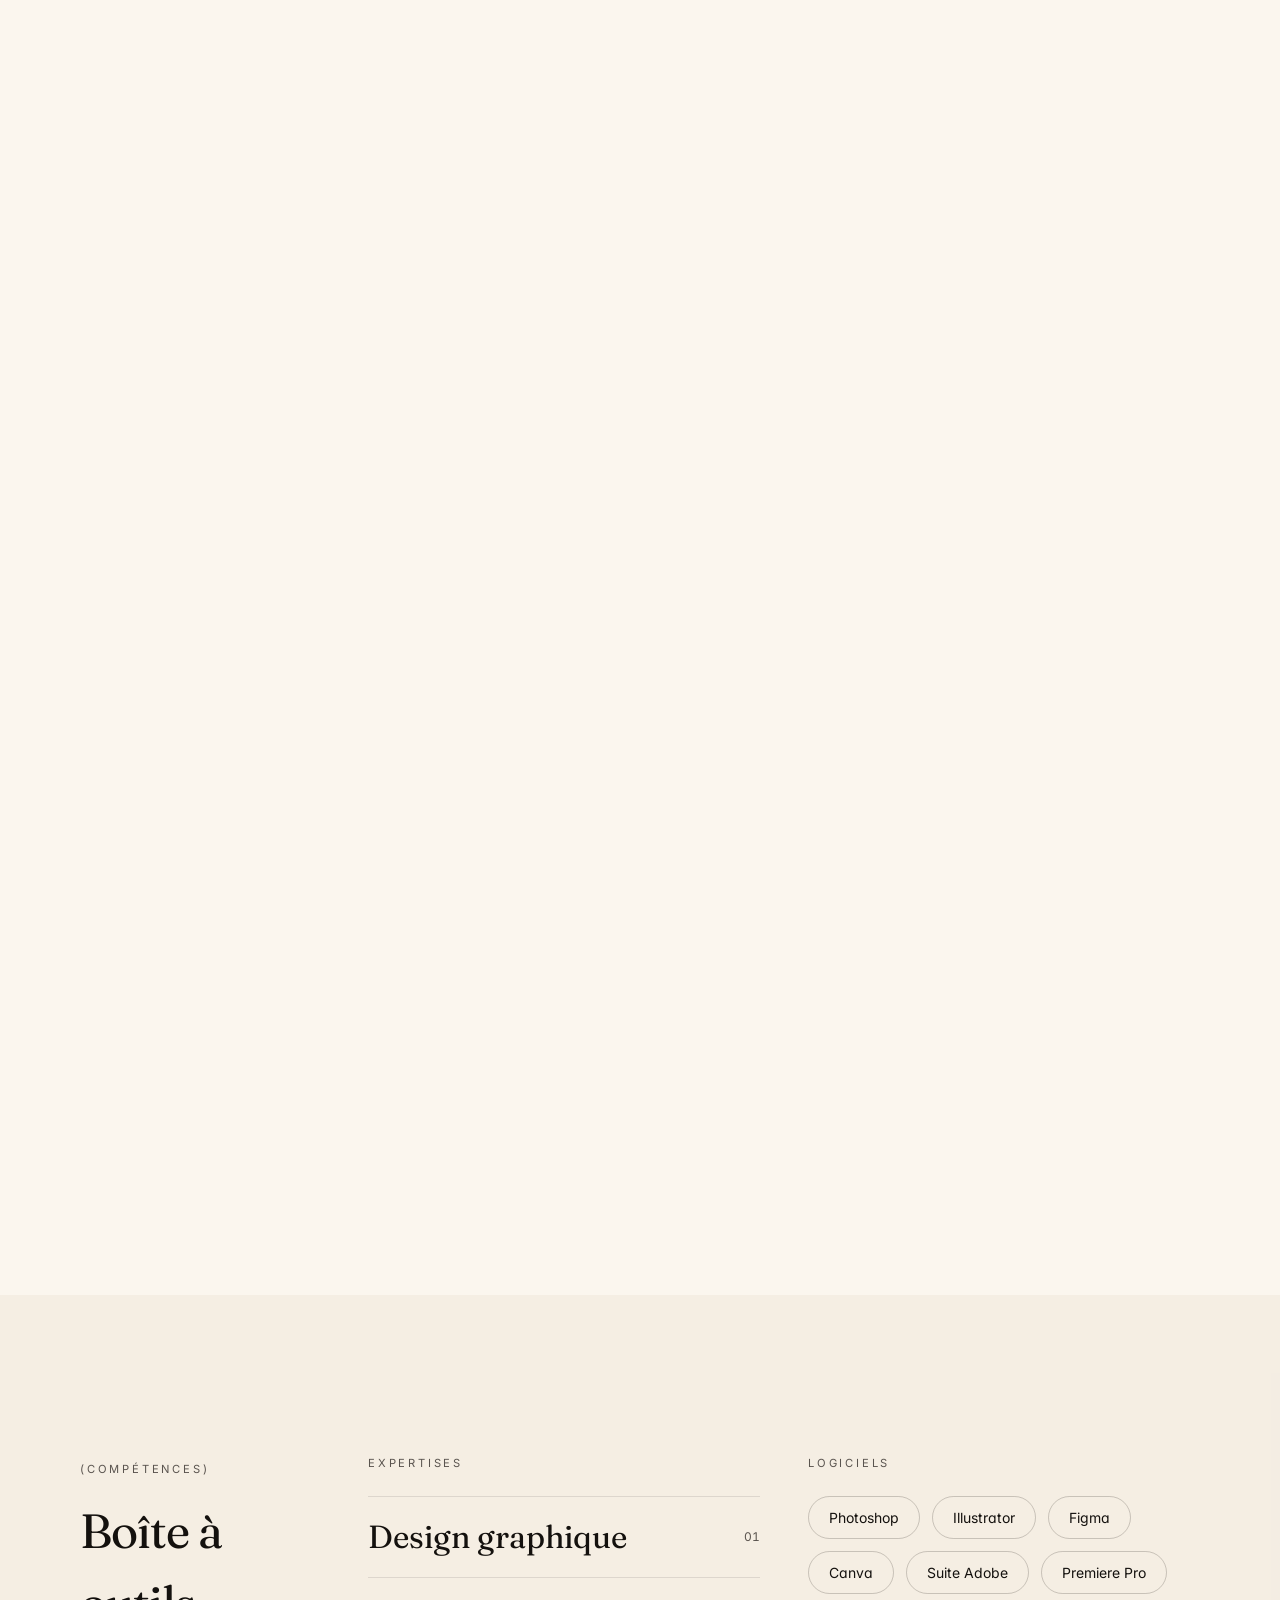
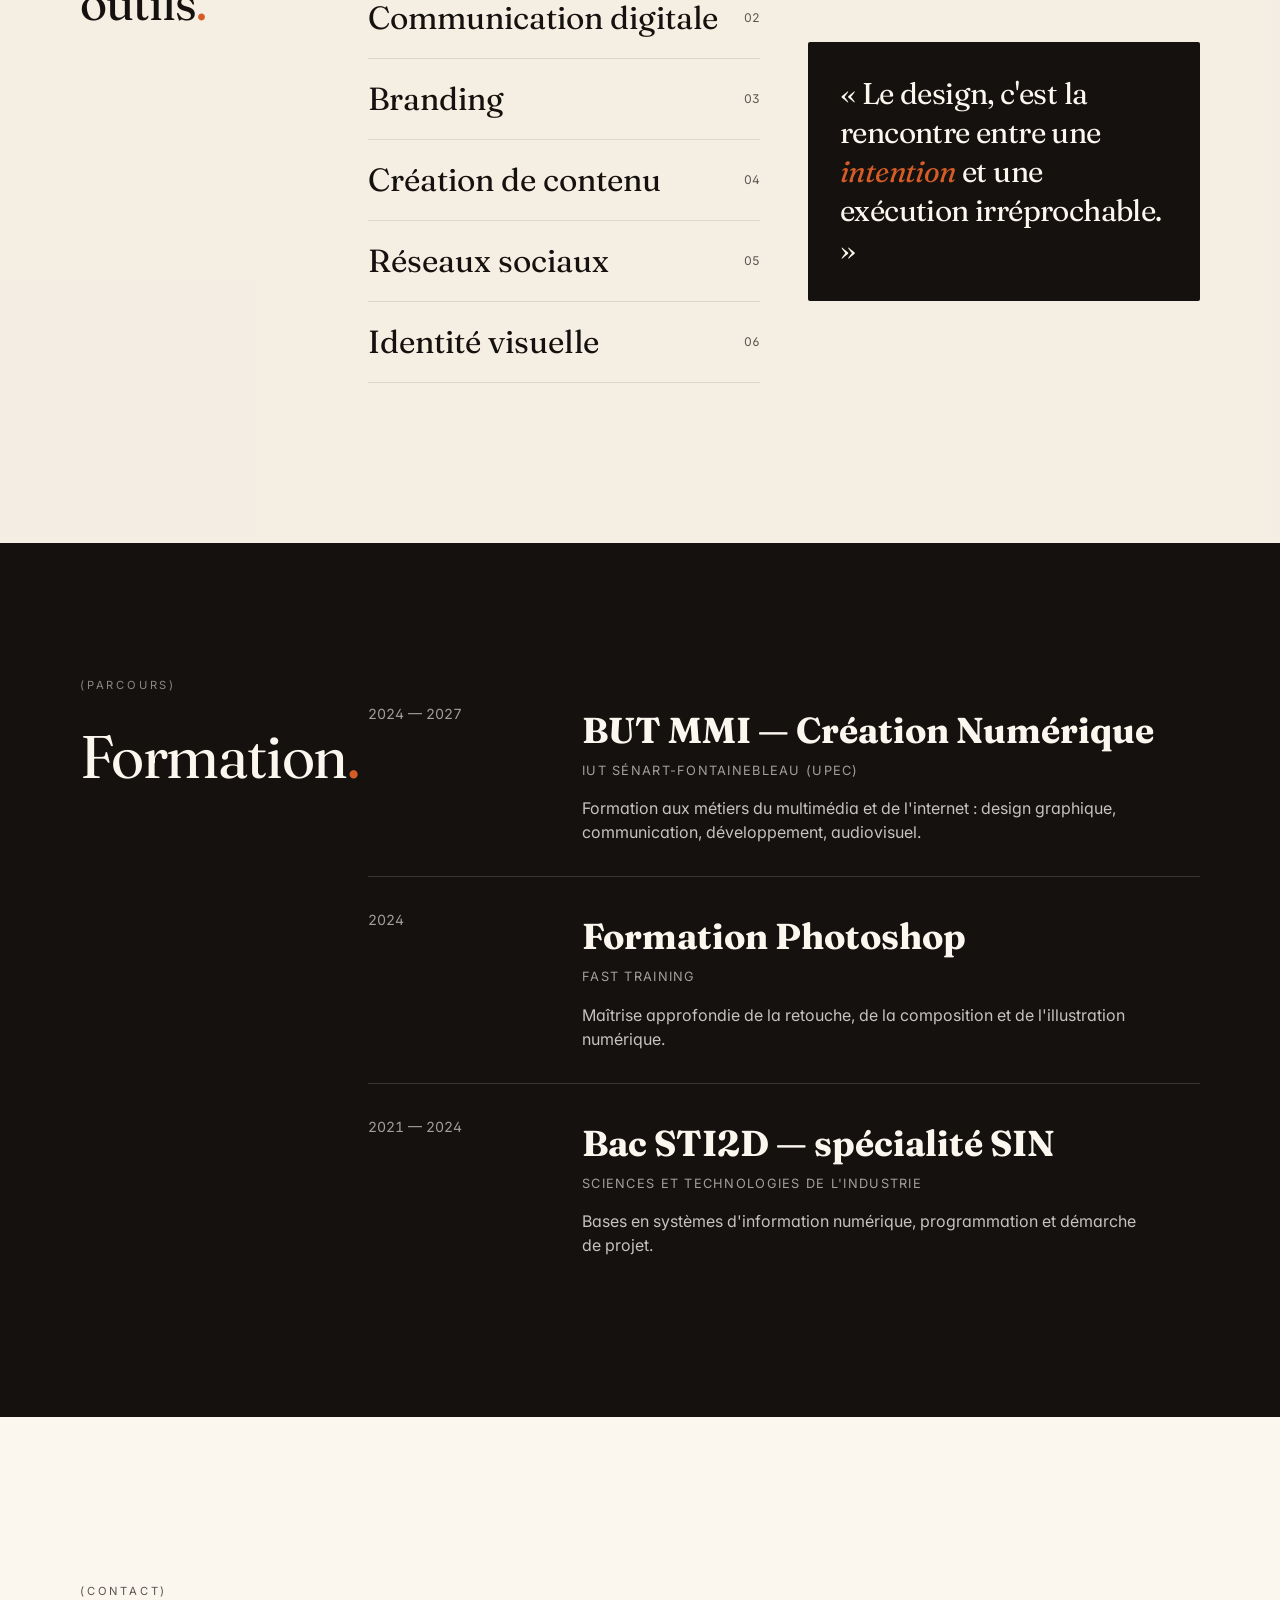
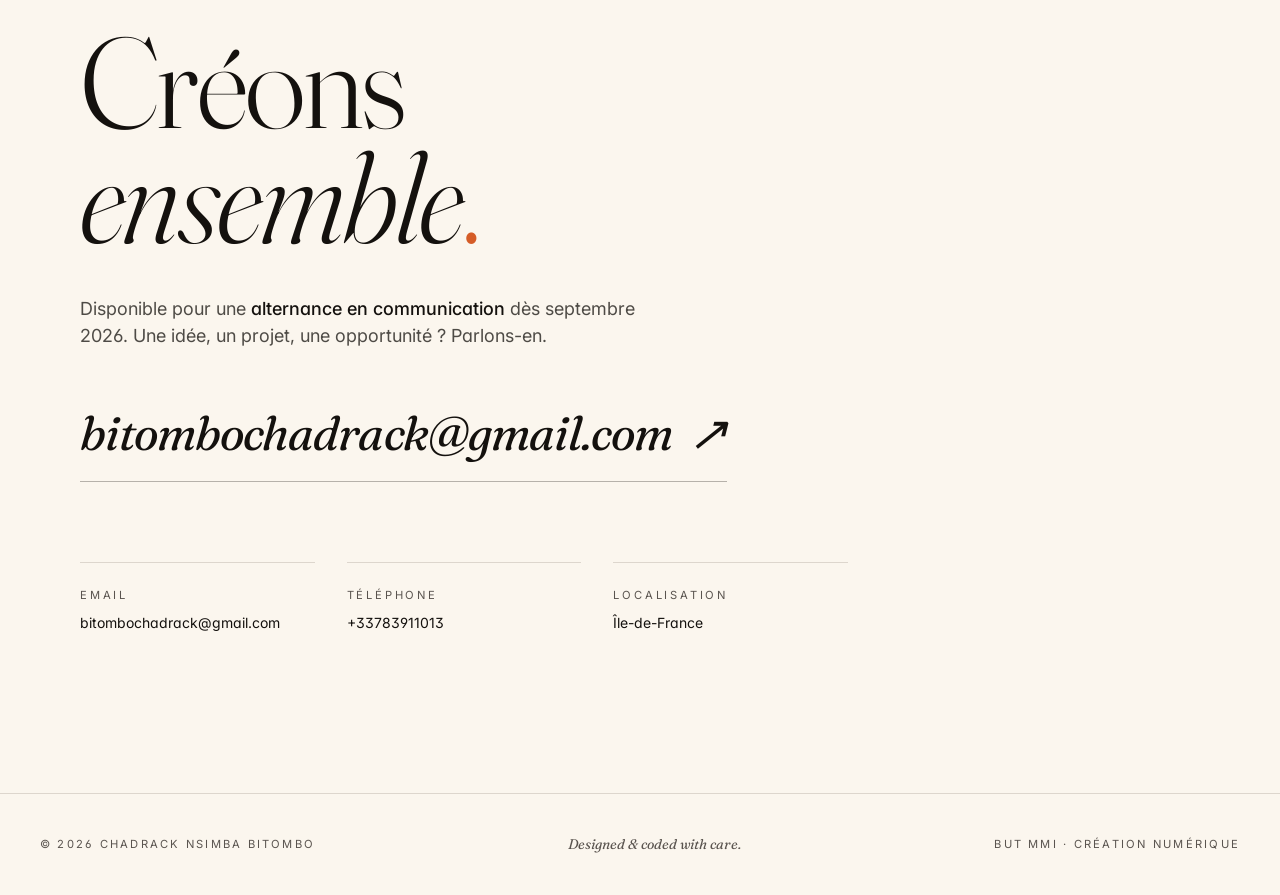
==== commit 78270b3c: "hhh" ====
--- a/index.html
+++ b/index.html
@@ -24,12 +24,34 @@
 
     <link rel="stylesheet" href="css/styles.css" />
   </head>
-  <body>
+  <body class="loading">
+
+    <!-- ===== LOADER ===== -->
+    <div id="loader" aria-hidden="true">
+      <div class="loader__inner">
+        <div class="loader__logo">
+          <span class="display loader__letter" style="--i:0">C</span>
+          <span class="display loader__letter" style="--i:1">H</span>
+          <span class="display loader__letter" style="--i:2">A</span>
+          <span class="display loader__letter" style="--i:3">D</span>
+          <span class="display loader__letter accent" style="--i:4">.</span>
+        </div>
+        <div class="loader__foot">
+          <div class="loader__bar-wrap">
+            <div class="loader__bar" id="loaderBar"></div>
+          </div>
+          <span class="loader__count" id="loaderCount">00</span>
+        </div>
+      </div>
+    </div>
+
+    <!-- ===== CUSTOM CURSOR ===== -->
+    <div id="cursor" aria-hidden="true"><span id="cursorText"></span></div>
+    <div id="cursorDot" aria-hidden="true"></div>
+
     <header id="nav" class="nav">
       <div class="nav__inner">
-        <a href="#top" class="nav__logo"
-          >Chadrack<span class="accent">.</span></a
-        >
+        <a href="#top" class="nav__logo">Chadrack<span class="accent">.</span></a>
         <nav class="nav__links" id="navLinks" aria-label="Navigation principale">
           <a href="#about">À propos</a>
           <a href="#work">Projets</a>
@@ -38,58 +60,22 @@
           <a href="#contact">Contact</a>
         </nav>
         <div class="nav__actions">
-          <button
-            id="themeToggle"
-            class="icon-btn"
-            aria-label="Basculer le thème"
-          >
-            <svg
-              class="icon-moon"
-              viewBox="0 0 24 24"
-              width="16"
-              height="16"
-              fill="none"
-              stroke="currentColor"
-              stroke-width="2"
-              stroke-linecap="round"
-              stroke-linejoin="round"
-            >
+          <button id="themeToggle" class="icon-btn" aria-label="Basculer le thème">
+            <svg class="icon-moon" viewBox="0 0 24 24" width="16" height="16" fill="none" stroke="currentColor" stroke-width="2" stroke-linecap="round" stroke-linejoin="round">
               <path d="M21 12.79A9 9 0 1 1 11.21 3 7 7 0 0 0 21 12.79z" />
             </svg>
-            <svg
-              class="icon-sun"
-              viewBox="0 0 24 24"
-              width="16"
-              height="16"
-              fill="none"
-              stroke="currentColor"
-              stroke-width="2"
-              stroke-linecap="round"
-              stroke-linejoin="round"
-              style="display: none"
-            >
+            <svg class="icon-sun" viewBox="0 0 24 24" width="16" height="16" fill="none" stroke="currentColor" stroke-width="2" stroke-linecap="round" stroke-linejoin="round" style="display: none">
               <circle cx="12" cy="12" r="4" />
-              <path
-                d="M12 2v2M12 20v2M4.93 4.93l1.41 1.41M17.66 17.66l1.41 1.41M2 12h2M20 12h2M4.93 19.07l1.41-1.41M17.66 6.34l1.41-1.41"
-              />
+              <path d="M12 2v2M12 20v2M4.93 4.93l1.41 1.41M17.66 17.66l1.41 1.41M2 12h2M20 12h2M4.93 19.07l1.41-1.41M17.66 6.34l1.41-1.41" />
             </svg>
           </button>
-          <a href="#contact" class="btn btn--solid">Travaillons ensemble</a>
-          <button
-            id="menuToggle"
-            class="icon-btn menu-btn"
-            aria-label="Ouvrir le menu"
-            aria-expanded="false"
-            aria-controls="navLinks"
-          >
+          <a href="#contact" class="btn btn--solid magnetic">Travaillons ensemble</a>
+          <button id="menuToggle" class="icon-btn menu-btn" aria-label="Ouvrir le menu" aria-expanded="false" aria-controls="navLinks">
             <svg class="menu-icon menu-icon--open" viewBox="0 0 24 24" width="18" height="18" fill="none" stroke="currentColor" stroke-width="2" stroke-linecap="round">
-              <line x1="3" y1="6" x2="21" y2="6"/>
-              <line x1="3" y1="12" x2="21" y2="12"/>
-              <line x1="3" y1="18" x2="21" y2="18"/>
+              <line x1="3" y1="6" x2="21" y2="6"/><line x1="3" y1="12" x2="21" y2="12"/><line x1="3" y1="18" x2="21" y2="18"/>
             </svg>
             <svg class="menu-icon menu-icon--close" viewBox="0 0 24 24" width="18" height="18" fill="none" stroke="currentColor" stroke-width="2" stroke-linecap="round" style="display:none">
-              <line x1="18" y1="6" x2="6" y2="18"/>
-              <line x1="6" y1="6" x2="18" y2="18"/>
+              <line x1="18" y1="6" x2="6" y2="18"/><line x1="6" y1="6" x2="18" y2="18"/>
             </svg>
           </button>
         </div>
@@ -97,31 +83,30 @@
     </header>
 
     <main>
+      <!-- ===== HERO ===== -->
       <section id="top" class="hero grain">
-        <div class="container hero__meta">
+        <div class="container hero__meta hero-el" style="--delay:0">
           <span>Portfolio · 2026</span>
           <span class="hide-sm">Paris · Île-de-France</span>
           <span class="status">
-            <span class="dot"
-              ><span class="dot__ping"></span><span class="dot__core"></span
-            ></span>
+            <span class="dot"><span class="dot__ping"></span><span class="dot__core"></span></span>
             Disponible — Sept. 2026
           </span>
         </div>
 
         <div class="container hero__grid">
-          <div class="hero__text reveal">
+          <div class="hero__text">
             <h1 class="display hero__title">
-              Création<br />
-              <span class="italic">numérique</span><span class="accent">.</span>
+              <span class="line-wrap hero-el" style="--delay:0.05"><span class="line-inner">Création</span></span><br />
+              <span class="line-wrap hero-el" style="--delay:0.15"><span class="line-inner italic">numérique</span><span class="line-inner accent">.</span></span>
             </h1>
-            <p class="hero__lede">
+            <p class="hero__lede hero-el" style="--delay:0.3">
               Je suis <strong>Chadrack NSIMBA BITOMBO</strong>, étudiant en BUT
               MMI. Je conçois des identités visuelles et des contenus digitaux
               qui font parler les marques.
             </p>
-            <div class="hero__cta">
-              <a href="#work" class="btn btn--pill">
+            <div class="hero__cta hero-el" style="--delay:0.42">
+              <a href="#work" class="btn btn--pill magnetic">
                 Voir mes projets
                 <span class="btn__arrow">↗</span>
               </a>
@@ -129,44 +114,30 @@
             </div>
           </div>
 
-          <div class="hero__portrait reveal">
+          <div class="hero__portrait hero-el" style="--delay:0.25">
             <div class="portrait">
-              <img
-                src="assets/Chadrack.jpg"
-                alt="Portrait de Chadrack Nsimba Bitombo"
-              />
+              <img src="assets/Chadrack.jpg" alt="Portrait de Chadrack Nsimba Bitombo" id="parallaxImg" />
               <div class="portrait__overlay"></div>
               <div class="portrait__caption"></div>
             </div>
           </div>
         </div>
 
-        <div class="container hero__foot">
+        <div class="container hero__foot hero-el" style="--delay:0.55">
           <span>Design · Branding · Vidéo</span>
           <span>Faites défiler ↘</span>
         </div>
       </section>
 
+      <!-- ===== MARQUEE ===== -->
       <div class="marquee">
         <div class="marquee__track">
-          <span class="display italic"
-            >Identité visuelle <i class="bullet"></i> Branding
-            <i class="bullet"></i> Création de contenu
-            <i class="bullet"></i> Réseaux sociaux
-            <i class="bullet"></i> Vidéo <i class="bullet"></i> Communication
-            digitale <i class="bullet"></i
-          ></span>
-          <span class="display italic" aria-hidden="true"
-            >Identité visuelle <i class="bullet"></i> Branding
-            <i class="bullet"></i> Création de contenu
-            <i class="bullet"></i> Design graphique
-            <i class="bullet"></i> Réseaux sociaux
-            <i class="bullet"></i> Vidéo <i class="bullet"></i> Communication
-            digitale <i class="bullet"></i
-          ></span>
-        </div>
-      </div>
-
+          <span class="display italic">Identité visuelle <i class="bullet"></i> Branding <i class="bullet"></i> Création de contenu <i class="bullet"></i> Réseaux sociaux <i class="bullet"></i> Vidéo <i class="bullet"></i> Communication digitale <i class="bullet"></i></span>
+          <span class="display italic" aria-hidden="true">Identité visuelle <i class="bullet"></i> Branding <i class="bullet"></i> Création de contenu <i class="bullet"></i> Design graphique <i class="bullet"></i> Réseaux sociaux <i class="bullet"></i> Vidéo <i class="bullet"></i> Communication digitale <i class="bullet"></i></span>
+        </div>
+      </div>
+
+      <!-- ===== ABOUT ===== -->
       <section id="about" class="section">
         <div class="container grid-12">
           <div class="col-3"><span class="kicker">(À propos)</span></div>
@@ -193,32 +164,51 @@
         </div>
       </section>
 
+      <!-- ===== STATS ===== -->
+      <section class="section section--stats">
+        <div class="container">
+          <div class="stats-grid">
+            <div class="stat-item reveal">
+              <div class="stat-number display"><span data-count="3">0</span><span class="stat-plus">+</span></div>
+              <div class="kicker stat-label">Projets réalisés</div>
+            </div>
+            <div class="stat-item reveal">
+              <div class="stat-number display"><span data-count="1">0</span></div>
+              <div class="kicker stat-label">Trophée d'or national</div>
+            </div>
+            <div class="stat-item reveal">
+              <div class="stat-number display"><span data-count="2">0</span></div>
+              <div class="kicker stat-label">Ans de formation</div>
+            </div>
+            <div class="stat-item reveal">
+              <div class="stat-number display"><span data-count="6">0</span><span class="stat-plus">+</span></div>
+              <div class="kicker stat-label">Outils maîtrisés</div>
+            </div>
+          </div>
+        </div>
+      </section>
+
+      <!-- ===== WORK ===== -->
       <section id="work" class="section">
         <div class="container">
           <div class="work__head">
             <div>
               <span class="kicker">(Sélection)</span>
-              <h2 class="display work__title">
-                Projets<span class="accent">.</span>
-              </h2>
+              <h2 class="display work__title reveal">Projets<span class="accent">.</span></h2>
             </div>
             <span class="kicker hide-sm">Études de cas — 03</span>
           </div>
-
           <div class="work__list" id="workList"></div>
-      
-        </div>
-      </section>
-
+        </div>
+      </section>
+
+      <!-- ===== SKILLS ===== -->
       <section id="skills" class="section section--soft">
         <div class="container grid-12">
           <div class="col-3">
             <span class="kicker">(Compétences)</span>
-            <h2 class="display skills__title">
-              Boîte à outils<span class="accent">.</span>
-            </h2>
-          </div>
-
+            <h2 class="display skills__title">Boîte à outils<span class="accent">.</span></h2>
+          </div>
           <div class="col-9 skills__grid">
             <div>
               <p class="kicker mb">Expertises</p>
@@ -230,8 +220,7 @@
               <div class="quote">
                 <p class="display">
                   « Le design, c'est la rencontre entre une
-                  <em class="accent">intention</em> et une exécution
-                  irréprochable. »
+                  <em class="accent">intention</em> et une exécution irréprochable. »
                 </p>
               </div>
             </div>
@@ -239,45 +228,41 @@
         </div>
       </section>
 
+      <!-- ===== EDUCATION ===== -->
       <section id="education" class="section section--dark">
         <div class="container grid-12">
           <div class="col-3">
             <span class="kicker kicker--inv">(Parcours)</span>
-            <h2 class="display edu__title">
-              Formation<span class="accent">.</span>
-            </h2>
+            <h2 class="display edu__title">Formation<span class="accent">.</span></h2>
           </div>
           <ol class="col-9 edu__list" id="eduList"></ol>
         </div>
       </section>
 
+      <!-- ===== CONTACT ===== -->
       <section id="contact" class="section">
         <div class="container">
           <span class="kicker">(Contact)</span>
-          <h2 class="display contact__title">
-            Créons<br /><span class="italic">ensemble</span
-            ><span class="accent">.</span>
+          <h2 class="display contact__title reveal">
+            Créons<br /><span class="italic">ensemble</span><span class="accent">.</span>
           </h2>
-          <p class="contact__lede">
+          <p class="contact__lede reveal">
             Disponible pour une <strong>alternance en communication</strong> dès
             septembre 2026. Une idée, un projet, une opportunité ? Parlons-en.
           </p>
-          <a
-            href="mailto:bitombochadrack@gmail.com"
-            class="contact__mail display italic"
-          >
+          <a href="mailto:bitombochadrack@gmail.com" class="contact__mail display italic reveal">
             bitombochadrack@gmail.com <span class="contact__arrow">↗</span>
           </a>
           <div class="contact__cards">
-            <div>
+            <div class="reveal">
               <span class="kicker">Email</span>
               <p>bitombochadrack@gmail.com</p>
             </div>
-            <div>
+            <div class="reveal">
               <span class="kicker">Téléphone</span>
               <p>+33783911013</p>
             </div>
-            <div>
+            <div class="reveal">
               <span class="kicker">Localisation</span>
               <p>Île-de-France</p>
             </div>
--- a/css/styles.css
+++ b/css/styles.css
@@ -1,95 +1,73 @@
 /* =========================================================
-   Chadrack Nsimba Bitombo — Portfolio (HTML/CSS/JS)
-   Editorial · Premium · Minimal
+   Chadrack Nsimba Bitombo — Portfolio
+   Interactive · Dynamic · Creative
    ========================================================= */
 
-   
+/* ===== TOKENS ===== */
 :root {
-  --ink: oklch(0.18 0.008 60);
-  --cream: oklch(0.975 0.012 80);
-  --sand: oklch(0.91 0.022 75);
-  --ember: oklch(0.62 0.165 42);
-
-  --background: var(--cream);
-  --foreground: var(--ink);
-  --muted: oklch(0.94 0.012 75);
-  --muted-fg: oklch(0.45 0.012 60);
-  --border: oklch(0.88 0.015 75);
-  --accent: var(--ember);
+  --ink:        oklch(0.18 0.008 60);
+  --cream:      oklch(0.975 0.012 80);
+  --sand:       oklch(0.91 0.022 75);
+  --ember:      oklch(0.62 0.165 42);
+
+  --bg:         var(--cream);
+  --fg:         var(--ink);
+  --muted:      oklch(0.94 0.012 75);
+  --muted-fg:   oklch(0.45 0.012 60);
+  --border:     oklch(0.88 0.015 75);
+  --accent:     var(--ember);
 
   --font-display: "Fraunces", "Times New Roman", serif;
-  --font-sans: "Inter", system-ui, sans-serif;
+  --font-sans:    "Inter", system-ui, sans-serif;
+
+  --ease-out-expo: cubic-bezier(0.16, 1, 0.3, 1);
+  --ease-in-expo:  cubic-bezier(0.7, 0, 0.84, 0);
 }
 
 html.dark {
-  --ink: oklch(0.96 0.008 80);
-  --cream: oklch(0.14 0.008 60);
-  --sand: oklch(0.22 0.012 70);
-  --ember: oklch(0.7 0.16 45);
-
-  --background: oklch(0.13 0.008 60);
-  --foreground: oklch(0.96 0.008 80);
-  --muted: oklch(0.2 0.01 65);
+  --ink:    oklch(0.96 0.008 80);
+  --cream:  oklch(0.14 0.008 60);
+  --sand:   oklch(0.22 0.012 70);
+  --ember:  oklch(0.7 0.16 45);
+
+  --bg:       oklch(0.13 0.008 60);
+  --fg:       oklch(0.96 0.008 80);
+  --muted:    oklch(0.2 0.01 65);
   --muted-fg: oklch(0.68 0.012 75);
-  --border: oklch(1 0 0 / 10%);
-  --accent: var(--ember);
-}
-
-* {
-  box-sizing: border-box;
-  margin: 0;
-  padding: 0;
-}
-
-html {
-  scroll-behavior: smooth;
-}
+  --border:   oklch(1 0 0 / 10%);
+  --accent:   var(--ember);
+}
+
+/* ===== RESET ===== */
+*, *::before, *::after { box-sizing: border-box; margin: 0; padding: 0; }
+html { scroll-behavior: smooth; }
 
 body {
-  background: var(--background);
-  color: var(--foreground);
+  background: var(--bg);
+  color: var(--fg);
   font-family: var(--font-sans);
   font-weight: 400;
   -webkit-font-smoothing: antialiased;
   font-feature-settings: "ss01", "cv11";
   line-height: 1.5;
-  transition:
-    background 0.4s ease,
-    color 0.4s ease;
-}
-
-::selection {
-  background: var(--ember);
-  color: var(--cream);
-}
-
-a {
-  color: inherit;
-  text-decoration: none;
-}
-img {
-  display: block;
-  max-width: 100%;
-}
-button {
-  font: inherit;
-  cursor: pointer;
-  background: none;
-  border: none;
-  color: inherit;
-}
-
-/* Utilities */
+  transition: background 0.4s ease, color 0.4s ease;
+  cursor: none; /* custom cursor */
+}
+body.loading { overflow: hidden; }
+
+::selection { background: var(--ember); color: var(--cream); }
+a { color: inherit; text-decoration: none; cursor: none; }
+img { display: block; max-width: 100%; }
+button { font: inherit; cursor: none; background: none; border: none; color: inherit; }
+html, body { overflow-x: hidden; }
+
+/* ===== UTILITIES ===== */
 .container {
   max-width: 1280px;
   margin: 0 auto;
   padding: 0 1.5rem;
 }
-@media (min-width: 768px) {
-  .container {
-    padding: 0 2.5rem;
-  }
-}
+@media (min-width: 768px) { .container { padding: 0 2.5rem; } }
 
 .display {
   font-family: var(--font-display);
@@ -97,68 +75,178 @@
   letter-spacing: -0.02em;
   font-weight: 400;
 }
-.italic {
-  font-style: italic;
-}
-.accent {
-  color: var(--accent);
-}
-.kicker {
+.italic  { font-style: italic; }
+.accent  { color: var(--accent); }
+.kicker  {
   font-size: 0.7rem;
   text-transform: uppercase;
   letter-spacing: 0.25em;
   color: var(--muted-fg);
 }
-.kicker--inv {
-  color: rgba(255, 255, 255, 0.5);
-}
-.mb {
-  margin-bottom: 1.5rem;
-  display: block;
-}
-.hide-sm {
-  display: none;
-}
-@media (min-width: 640px) {
-  .hide-sm {
-    display: inline;
-  }
-}
-
-.grid-12 {
-  display: grid;
-  grid-template-columns: repeat(12, 1fr);
-  gap: 2rem;
-}
-.col-3 {
-  grid-column: span 12;
-}
-.col-9 {
-  grid-column: span 12;
-}
+.kicker--inv { color: rgba(255,255,255,0.5); }
+.mb { margin-bottom: 1.5rem; display: block; }
+.hide-sm { display: none; }
+@media (min-width: 640px) { .hide-sm { display: inline; } }
+
+.grid-12 { display: grid; grid-template-columns: repeat(12,1fr); gap: 2rem; }
+.col-3 { grid-column: span 12; }
+.col-9 { grid-column: span 12; }
 @media (min-width: 768px) {
-  .col-3 {
-    grid-column: span 3;
-  }
-  .col-9 {
-    grid-column: span 9;
-  }
-}
-
-/* Reveal animation */
+  .col-3 { grid-column: span 3; }
+  .col-9 { grid-column: span 9; }
+}
+
+/* ===== CUSTOM CURSOR ===== */
+#cursor {
+  position: fixed;
+  top: 0; left: 0;
+  width: 44px; height: 44px;
+  border: 1.5px solid var(--fg);
+  border-radius: 50%;
+  pointer-events: none;
+  z-index: 9999;
+  display: flex; align-items: center; justify-content: center;
+  transition:
+    width  0.35s var(--ease-out-expo),
+    height 0.35s var(--ease-out-expo),
+    background 0.3s ease,
+    border-color 0.3s ease,
+    opacity 0.3s ease;
+  transform: translate(-50%,-50%);
+  will-change: transform;
+}
+#cursorDot {
+  position: fixed;
+  top: 0; left: 0;
+  width: 5px; height: 5px;
+  background: var(--fg);
+  border-radius: 50%;
+  pointer-events: none;
+  z-index: 9999;
+  transform: translate(-50%,-50%);
+  transition: background 0.3s ease, transform 0.15s ease, opacity 0.3s ease;
+  will-change: transform;
+}
+#cursorText {
+  font-size: 0.58rem;
+  font-weight: 600;
+  letter-spacing: 0.12em;
+  text-transform: uppercase;
+  color: var(--bg);
+  opacity: 0;
+  transition: opacity 0.25s ease;
+  white-space: nowrap;
+  pointer-events: none;
+}
+#cursor.is-hidden, #cursorDot.is-hidden { opacity: 0; }
+
+#cursor.is-link {
+  width: 60px; height: 60px;
+  background: color-mix(in oklab, var(--fg) 8%, transparent);
+}
+#cursor.is-project {
+  width: 90px; height: 90px;
+  background: var(--accent);
+  border-color: var(--accent);
+}
+#cursor.is-project #cursorText { opacity: 1; }
+#cursor.is-project + #cursorDot { opacity: 0; }
+
+/* ===== LOADER ===== */
+#loader {
+  position: fixed;
+  inset: 0;
+  z-index: 10000;
+  background: var(--fg);
+  display: flex;
+  align-items: center;
+  justify-content: center;
+  transition: transform 0.85s cubic-bezier(0.76, 0, 0.24, 1);
+}
+#loader.is-out { transform: translateY(-100%); }
+
+.loader__inner {
+  display: flex;
+  flex-direction: column;
+  align-items: flex-start;
+  gap: 3rem;
+  padding: 2rem;
+  width: min(480px, 90vw);
+}
+.loader__logo {
+  display: flex;
+  gap: 0.06em;
+  overflow: hidden;
+}
+.loader__letter {
+  color: var(--bg);
+  font-size: clamp(4rem, 12vw, 7rem);
+  font-weight: 300;
+  line-height: 1;
+  display: inline-block;
+  transform: translateY(110%);
+  animation: letterUp 0.7s var(--ease-out-expo) forwards;
+  animation-delay: calc(var(--i) * 0.07s + 0.1s);
+}
+@keyframes letterUp {
+  to { transform: translateY(0); }
+}
+
+.loader__foot {
+  width: 100%;
+  display: flex;
+  align-items: center;
+  gap: 1.5rem;
+}
+.loader__bar-wrap {
+  flex: 1;
+  height: 1px;
+  background: color-mix(in oklab, var(--bg) 25%, transparent);
+  overflow: hidden;
+}
+.loader__bar {
+  height: 100%;
+  background: var(--bg);
+  transform: scaleX(0);
+  transform-origin: left;
+  transition: transform 0.05s linear;
+}
+.loader__count {
+  font-family: var(--font-display);
+  font-size: 1.25rem;
+  color: var(--bg);
+  font-variant-numeric: tabular-nums;
+  min-width: 2.5ch;
+  text-align: right;
+  opacity: 0.6;
+}
+
+/* ===== REVEAL ANIMATION ===== */
 .reveal {
   opacity: 0;
-  transform: translateY(30px);
+  transform: translateY(36px);
   transition:
-    opacity 0.9s cubic-bezier(0.22, 1, 0.36, 1),
-    transform 0.9s cubic-bezier(0.22, 1, 0.36, 1);
-}
-.reveal.is-visible {
-  opacity: 1;
-  transform: none;
-}
-
-/* Buttons */
+    opacity 0.9s var(--ease-out-expo),
+    transform 0.9s var(--ease-out-expo);
+}
+.reveal.is-visible { opacity: 1; transform: none; }
+
+/* ===== HERO ENTRANCE (post-loader) ===== */
+.hero-el {
+  opacity: 0;
+  transform: translateY(40px);
+  transition:
+    opacity 1s var(--ease-out-expo),
+    transform 1s var(--ease-out-expo);
+  transition-delay: var(--delay, 0s);
+}
+.hero-el.is-visible { opacity: 1; transform: none; }
+
+/* Line-wrap: clips text for cinematic word slide */
+.line-wrap { display: inline-block; overflow: hidden; vertical-align: bottom; }
+.line-inner { display: inline-block; }
+
+/* ===== BUTTONS ===== */
 .btn {
   display: inline-flex;
   align-items: center;
@@ -166,77 +254,70 @@
   font-size: 0.875rem;
   font-weight: 500;
   transition: all 0.3s ease;
+  cursor: none;
 }
 .btn--solid {
-  background: var(--foreground);
-  color: var(--background);
+  background: var(--fg);
+  color: var(--bg);
   padding: 0.625rem 1.25rem;
   border-radius: 999px;
   height: 40px;
 }
-.btn--solid:hover {
-  background: var(--accent);
-}
+.btn--solid:hover { background: var(--accent); }
+
 .btn--pill {
-  background: var(--foreground);
-  color: var(--background);
+  background: var(--fg);
+  color: var(--bg);
   padding: 0.5rem 0.5rem 0.5rem 1.5rem;
   border-radius: 999px;
   gap: 0.75rem;
 }
-.btn--pill:hover {
-  background: var(--accent);
-}
+.btn--pill:hover { background: var(--accent); }
+
 .btn__arrow {
   display: inline-flex;
   align-items: center;
   justify-content: center;
-  width: 36px;
-  height: 36px;
-  background: rgba(255, 255, 255, 0.15);
+  width: 36px; height: 36px;
+  background: rgba(255,255,255,0.15);
   border-radius: 999px;
   transition: transform 0.3s ease;
   font-size: 0.9rem;
 }
-.btn--pill:hover .btn__arrow {
-  transform: rotate(45deg);
-}
+.btn--pill:hover .btn__arrow { transform: rotate(45deg); }
+
 .btn--ghost {
   padding: 0.75rem 1.5rem;
-  border: 1px solid color-mix(in oklab, var(--foreground) 20%, transparent);
+  border: 1px solid color-mix(in oklab, var(--fg) 20%, transparent);
   border-radius: 999px;
 }
-.btn--ghost:hover {
-  border-color: var(--foreground);
-}
+.btn--ghost:hover { border-color: var(--fg); }
 
 .icon-btn {
-  width: 40px;
-  height: 40px;
+  width: 40px; height: 40px;
   border-radius: 999px;
   border: 1px solid var(--border);
   display: inline-flex;
   align-items: center;
   justify-content: center;
   transition: background 0.2s;
-}
-.icon-btn:hover {
-  background: var(--sand);
-}
-
-/* ====== NAV ====== */
+  cursor: none;
+}
+.icon-btn:hover { background: var(--sand); }
+
+/* Magnetic wrapper */
+.magnetic { display: inline-block; }
+
+/* ===== NAV ===== */
 .nav {
   position: fixed;
-  top: 0;
-  left: 0;
-  right: 0;
+  top: 0; left: 0; right: 0;
   z-index: 50;
   transition: all 0.5s ease;
-  background: transparent;
 }
 .nav.is-scrolled {
   backdrop-filter: blur(16px);
-  background: color-mix(in oklab, var(--background) 70%, transparent);
+  background: color-mix(in oklab, var(--bg) 70%, transparent);
   border-bottom: 1px solid color-mix(in oklab, var(--border) 60%, transparent);
 }
 .nav__inner {
@@ -248,81 +329,49 @@
   align-items: center;
   justify-content: space-between;
 }
-@media (min-width: 768px) {
-  .nav__inner {
-    padding: 0 2.5rem;
-    height: 80px;
-  }
-}
+@media (min-width: 768px) { .nav__inner { padding: 0 2.5rem; height: 80px; } }
+
 .nav__logo {
   font-family: var(--font-display);
   font-size: 1.25rem;
   font-weight: 500;
   letter-spacing: -0.02em;
 }
-@media (min-width: 768px) {
-  .nav__logo {
-    font-size: 1.5rem;
-  }
-}
-.nav__links {
-  display: none;
-  gap: 2rem;
-}
-@media (min-width: 768px) {
-  .nav__links {
-    display: flex;
-  }
-}
+@media (min-width: 768px) { .nav__logo { font-size: 1.5rem; } }
+
+.nav__links { display: none; gap: 2rem; }
+@media (min-width: 768px) { .nav__links { display: flex; } }
+
 .nav__links a {
   font-size: 0.875rem;
-  color: color-mix(in oklab, var(--foreground) 70%, transparent);
+  color: color-mix(in oklab, var(--fg) 70%, transparent);
   position: relative;
   padding-bottom: 4px;
   transition: color 0.2s;
 }
-.nav__links a:hover {
-  color: var(--foreground);
-}
+.nav__links a:hover { color: var(--fg); }
 .nav__links a::after {
   content: "";
   position: absolute;
-  left: 0;
-  bottom: 0;
-  height: 1px;
-  width: 0;
+  left: 0; bottom: 0;
+  height: 1px; width: 0;
   background: var(--accent);
-  transition: width 0.3s;
-}
-.nav__links a:hover::after {
-  width: 100%;
-}
-.nav__actions {
-  display: flex;
-  align-items: center;
-  gap: 0.5rem;
-}
-.nav__actions .btn--solid {
-  display: none;
-}
-@media (min-width: 640px) {
-  .nav__actions .btn--solid {
-    display: inline-flex;
-  }
-}
-
-/* ====== HERO ====== */
+  transition: width 0.3s ease;
+}
+.nav__links a:hover::after { width: 100%; }
+
+.nav__actions { display: flex; align-items: center; gap: 0.5rem; }
+.nav__actions .btn--solid { display: none; }
+@media (min-width: 640px) { .nav__actions .btn--solid { display: inline-flex; } }
+
+/* ===== HERO ===== */
 .hero {
   position: relative;
   min-height: 100vh;
   padding: 7rem 1.5rem 4rem;
   overflow: hidden;
 }
-@media (min-width: 768px) {
-  .hero {
-    padding: 8rem 2.5rem 4rem;
-  }
-}
+@media (min-width: 768px) { .hero { padding: 8rem 2.5rem 4rem; } }
 
 .hero__meta {
   display: flex;
@@ -333,65 +382,32 @@
   letter-spacing: 0.2em;
   color: var(--muted-fg);
 }
-.status {
-  display: flex;
-  align-items: center;
-  gap: 0.5rem;
-}
-.dot {
-  position: relative;
-  display: inline-flex;
-  width: 8px;
-  height: 8px;
-}
+.status { display: flex; align-items: center; gap: 0.5rem; }
+
+.dot { position: relative; display: inline-flex; width: 8px; height: 8px; }
 .dot__ping {
-  position: absolute;
-  inset: 0;
+  position: absolute; inset: 0;
   border-radius: 999px;
   background: var(--accent);
   opacity: 0.6;
-  animation: ping 1.5s cubic-bezier(0, 0, 0.2, 1) infinite;
-}
-.dot__core {
-  position: relative;
-  width: 8px;
-  height: 8px;
-  border-radius: 999px;
-  background: var(--accent);
-}
-@keyframes ping {
-  75%,
-  100% {
-    transform: scale(2);
-    opacity: 0;
-  }
-}
+  animation: ping 1.5s cubic-bezier(0,0,0.2,1) infinite;
+}
+.dot__core { position: relative; width: 8px; height: 8px; border-radius: 999px; background: var(--accent); }
+@keyframes ping { 75%,100% { transform: scale(2); opacity: 0; } }
 
 .hero__grid {
   margin-top: 3rem;
   display: grid;
-  grid-template-columns: repeat(12, 1fr);
+  grid-template-columns: repeat(12,1fr);
   gap: 2.5rem;
   align-items: end;
 }
-@media (min-width: 768px) {
-  .hero__grid {
-    margin-top: 5rem;
-  }
-}
-.hero__text {
-  grid-column: span 12;
-}
-.hero__portrait {
-  grid-column: span 12;
-}
+@media (min-width: 768px) { .hero__grid { margin-top: 5rem; } }
+.hero__text  { grid-column: span 12; }
+.hero__portrait { grid-column: span 12; }
 @media (min-width: 1024px) {
-  .hero__text {
-    grid-column: span 8;
-  }
-  .hero__portrait {
-    grid-column: span 4;
-  }
+  .hero__text { grid-column: span 8; }
+  .hero__portrait { grid-column: span 4; }
 }
 
 .hero__title {
@@ -399,25 +415,14 @@
   font-size: clamp(3rem, 11vw, 9.5rem);
   line-height: 0.92;
 }
-.hero__title .italic {
-  font-weight: 400;
-}
 .hero__lede {
   margin-top: 2rem;
   max-width: 36rem;
   font-size: 1.05rem;
-  color: color-mix(in oklab, var(--foreground) 75%, transparent);
-}
-.hero__lede strong {
-  color: var(--foreground);
-  font-weight: 500;
-}
-.hero__cta {
-  margin-top: 2.5rem;
-  display: flex;
-  flex-wrap: wrap;
-  gap: 1rem;
-}
+  color: color-mix(in oklab, var(--fg) 75%, transparent);
+}
+.hero__lede strong { color: var(--fg); font-weight: 500; }
+.hero__cta { margin-top: 2.5rem; display: flex; flex-wrap: wrap; gap: 1rem; }
 
 .portrait {
   position: relative;
@@ -428,31 +433,14 @@
   border-radius: 2px;
 }
 .portrait img {
-  width: 100%;
-  height: 100%;
+  width: 100%; height: 100%;
   object-fit: cover;
+  will-change: transform;
+  transition: transform 0.1s linear;
 }
 .portrait__overlay {
-  position: absolute;
-  inset: 0;
-  background: linear-gradient(
-    to top,
-    color-mix(in oklab, var(--foreground) 20%, transparent),
-    transparent
-  );
-}
-.portrait__caption {
-  position: absolute;
-  bottom: 1rem;
-  left: 1rem;
-  right: 1rem;
-  display: flex;
-  align-items: end;
-  justify-content: space-between;
-  color: var(--background);
-}
-.portrait__caption .kicker {
-  color: var(--background);
+  position: absolute; inset: 0;
+  background: linear-gradient(to top, color-mix(in oklab, var(--fg) 20%, transparent), transparent);
 }
 
 .hero__foot {
@@ -466,17 +454,17 @@
   color: var(--muted-fg);
 }
 
+/* grain texture */
 .grain::before {
   content: "";
-  position: absolute;
-  inset: 0;
+  position: absolute; inset: 0;
   pointer-events: none;
   opacity: 0.06;
   mix-blend-mode: multiply;
   background-image: url("data:image/svg+xml;utf8,<svg xmlns='http://www.w3.org/2000/svg' width='120' height='120'><filter id='n'><feTurbulence type='fractalNoise' baseFrequency='0.9' numOctaves='2' stitchTiles='stitch'/></filter><rect width='100%25' height='100%25' filter='url(%23n)'/></svg>");
 }
 
-/* ====== MARQUEE ====== */
+/* ===== MARQUEE ===== */
 .marquee {
   border-top: 1px solid var(--border);
   border-bottom: 1px solid var(--border);
@@ -492,56 +480,75 @@
 }
 .marquee__track > span {
   font-size: 2rem;
-  color: color-mix(in oklab, var(--foreground) 80%, transparent);
+  color: color-mix(in oklab, var(--fg) 80%, transparent);
   display: inline-flex;
   align-items: center;
   gap: 3rem;
 }
-@media (min-width: 768px) {
-  .marquee__track > span {
-    font-size: 3rem;
-  }
-}
+@media (min-width: 768px) { .marquee__track > span { font-size: 3rem; } }
+
 .bullet {
   display: inline-block;
-  width: 8px;
-  height: 8px;
+  width: 8px; height: 8px;
   border-radius: 999px;
   background: var(--accent);
 }
 @keyframes marquee {
-  from {
-    transform: translateX(0);
-  }
-  to {
-    transform: translateX(-50%);
-  }
-}
-
-/* ====== SECTIONS ====== */
-.section {
+  from { transform: translateX(0); }
+  to   { transform: translateX(-50%); }
+}
+
+/* ===== SECTIONS ===== */
+.section { padding: 6rem 1.5rem; }
+@media (min-width: 768px) { .section { padding: 10rem 2.5rem; } }
+.section--soft { background: color-mix(in oklab, var(--sand) 40%, transparent); }
+.section--dark {
+  background: var(--fg);
+  color: var(--bg);
   padding: 6rem 1.5rem;
 }
-@media (min-width: 768px) {
-  .section {
-    padding: 10rem 2.5rem;
-  }
-}
-.section--soft {
-  background: color-mix(in oklab, var(--sand) 40%, transparent);
-}
-.section--dark {
-  background: var(--foreground);
-  color: var(--background);
-  padding: 6rem 1.5rem;
-}
-@media (min-width: 768px) {
-  .section--dark {
-    padding: 8rem 2.5rem;
-  }
-}
-
-/* ====== ABOUT ====== */
+@media (min-width: 768px) { .section--dark { padding: 8rem 2.5rem; } }
+
+/* ===== STATS ===== */
+.section--stats {
+  padding: 5rem 1.5rem;
+  border-top: 1px solid var(--border);
+  border-bottom: 1px solid var(--border);
+}
+@media (min-width: 768px) { .section--stats { padding: 6rem 2.5rem; } }
+
+.stats-grid {
+  display: grid;
+  grid-template-columns: 1fr 1fr;
+  gap: 3rem 2rem;
+}
+@media (min-width: 768px) { .stats-grid { grid-template-columns: repeat(4,1fr); gap: 2rem; } }
+
+.stat-item { position: relative; }
+.stat-item::before {
+  content: "";
+  display: block;
+  width: 32px; height: 1px;
+  background: var(--accent);
+  margin-bottom: 1.25rem;
+}
+.stat-number {
+  font-size: clamp(3rem, 6vw, 5rem);
+  font-weight: 300;
+  line-height: 1;
+  color: var(--fg);
+  display: flex;
+  align-items: baseline;
+  gap: 0.05em;
+}
+.stat-plus { font-size: 0.6em; color: var(--accent); }
+.stat-label {
+  display: block;
+  margin-top: 0.75rem;
+  font-size: 0.65rem;
+}
+
+/* ===== ABOUT ===== */
 .about__lead {
   font-size: clamp(1.75rem, 4vw, 3.5rem);
   line-height: 1.1;
@@ -552,47 +559,23 @@
   display: grid;
   gap: 2.5rem;
   max-width: 48rem;
-  color: color-mix(in oklab, var(--foreground) 75%, transparent);
-}
-@media (min-width: 640px) {
-  .about__cols {
-    grid-template-columns: 1fr 1fr;
-  }
-}
-
-/* ====== WORK ====== */
+  color: color-mix(in oklab, var(--fg) 75%, transparent);
+}
+@media (min-width: 640px) { .about__cols { grid-template-columns: 1fr 1fr; } }
+
+/* ===== WORK ===== */
 .work__head {
   display: flex;
   align-items: end;
   justify-content: space-between;
   margin-bottom: 4rem;
 }
-@media (min-width: 768px) {
-  .work__head {
-    margin-bottom: 6rem;
-  }
-}
-.work__title {
-  margin-top: 1rem;
-  font-size: clamp(3rem, 7vw, 5rem);
-}
-.work__list {
-  display: flex;
-  flex-direction: column;
-  gap: 8rem;
-}
-@media (min-width: 768px) {
-  .work__list {
-    gap: 12rem;
-  }
-}
-
-.project {
-  display: grid;
-  grid-template-columns: repeat(12, 1fr);
-  gap: 2.5rem;
-  align-items: center;
-}
+@media (min-width: 768px) { .work__head { margin-bottom: 6rem; } }
+.work__title { margin-top: 1rem; font-size: clamp(3rem, 7vw, 5rem); }
+.work__list { display: flex; flex-direction: column; gap: 8rem; }
+@media (min-width: 768px) { .work__list { gap: 12rem; } }
+
+.project { display: grid; grid-template-columns: repeat(12,1fr); gap: 2.5rem; align-items: center; }
 .project__img {
   grid-column: span 12;
   position: relative;
@@ -602,43 +585,29 @@
   background: var(--sand);
 }
 .project__img img {
-  width: 100%;
-  height: 100%;
+  width: 100%; height: 100%;
   object-fit: cover;
   transition: transform 1.2s ease-out;
 }
-.project__img:hover img {
-  transform: scale(1.05);
-}
+.project__img:hover img { transform: scale(1.06); }
 .project__badge {
   position: absolute;
-  top: 1rem;
-  left: 1rem;
+  top: 1rem; left: 1rem;
   font-size: 0.65rem;
   text-transform: uppercase;
   letter-spacing: 0.25em;
-  color: var(--background);
-  background: color-mix(in oklab, var(--foreground) 70%, transparent);
+  color: var(--bg);
+  background: color-mix(in oklab, var(--fg) 70%, transparent);
   backdrop-filter: blur(8px);
   padding: 0.4rem 0.75rem;
   border-radius: 999px;
 }
-.project__body {
-  grid-column: span 12;
-}
+.project__body { grid-column: span 12; }
 @media (min-width: 1024px) {
-  .project__img {
-    grid-column: span 7;
-  }
-  .project__body {
-    grid-column: span 5;
-  }
-  .project--alt .project__img {
-    order: 2;
-  }
-  .project--alt .project__body {
-    order: 1;
-  }
+  .project__img  { grid-column: span 7; }
+  .project__body { grid-column: span 5; }
+  .project--alt .project__img  { order: 2; }
+  .project--alt .project__body { order: 1; }
 }
 .project__title {
   font-size: clamp(2.5rem, 5vw, 3.75rem);
@@ -648,19 +617,10 @@
 .project__text {
   margin-top: 1.5rem;
   max-width: 28rem;
-  color: color-mix(in oklab, var(--foreground) 75%, transparent);
-}
-.project__meta {
-  margin-top: 2rem;
-  display: grid;
-  grid-template-columns: 1fr 1fr;
-  gap: 1.5rem;
-  max-width: 28rem;
-}
-.project__meta p {
-  margin-top: 0.5rem;
-  font-size: 0.875rem;
-}
+  color: color-mix(in oklab, var(--fg) 75%, transparent);
+}
+.project__meta { margin-top: 2rem; display: grid; grid-template-columns: 1fr 1fr; gap: 1.5rem; max-width: 28rem; }
+.project__meta p { margin-top: 0.5rem; font-size: 0.875rem; }
 .project__cta {
   margin-top: 2.5rem;
   display: inline-flex;
@@ -668,248 +628,15 @@
   gap: 0.5rem;
   font-size: 0.875rem;
   font-weight: 500;
-  border-bottom: 1px solid
-    color-mix(in oklab, var(--foreground) 30%, transparent);
+  border-bottom: 1px solid color-mix(in oklab, var(--fg) 30%, transparent);
   padding-bottom: 4px;
-  transition:
-    color 0.2s,
-    border-color 0.2s;
-}
-.project__cta:hover {
-  color: var(--accent);
-  border-color: var(--accent);
-}
-
-/* ====== SKILLS ====== */
-.skills__title {
-  font-size: clamp(2rem, 4vw, 3rem);
-  margin-top: 1rem;
-}
-.skills__grid {
-  display: grid;
-  gap: 3rem;
-}
-@media (min-width: 768px) {
-  .skills__grid {
-    grid-template-columns: 1fr 1fr;
-  }
-}
-.skills__list {
-  list-style: none;
-  border-top: 1px solid var(--border);
-  border-bottom: 1px solid var(--border);
-}
-.skills__list li {
-  display: flex;
-  align-items: center;
-  justify-content: space-between;
-  padding: 1rem 0;
-  border-bottom: 1px solid var(--border);
-  transition: color 0.3s;
-}
-.skills__list li:last-child {
-  border-bottom: none;
-}
-.skills__list li:hover {
-  color: var(--accent);
-}
-.skills__list .label {
-  font-family: var(--font-display);
-  font-size: clamp(1.5rem, 3vw, 2rem);
-  transition: font-style 0.3s;
-}
-.skills__list li:hover .label {
-  font-style: italic;
-}
-.skills__list .num {
-  font-size: 0.75rem;
-  color: var(--muted-fg);
-  font-variant-numeric: tabular-nums;
-}
-
-.tools {
-  display: flex;
-  flex-wrap: wrap;
-  gap: 0.75rem;
-}
-.tools span {
-  padding: 0.625rem 1.25rem;
-  border: 1px solid color-mix(in oklab, var(--foreground) 20%, transparent);
-  border-radius: 999px;
-  font-size: 0.875rem;
-  transition: all 0.2s;
-}
-.tools span:hover {
-  border-color: var(--accent);
-  color: var(--accent);
-}
-.quote {
-  margin-top: 3rem;
-  padding: 2rem;
-  background: var(--foreground);
-  color: var(--background);
-  border-radius: 2px;
-}
-.quote p {
-  font-size: clamp(1.25rem, 2.5vw, 1.875rem);
-  line-height: 1.3;
-}
-
-/* ====== EDUCATION ====== */
-.edu__title {
-  margin-top: 1rem;
-  font-size: clamp(2.5rem, 5vw, 3.75rem);
-}
-.edu__list {
-  list-style: none;
-}
-.edu__item {
-  display: grid;
-  grid-template-columns: repeat(12, 1fr);
-  gap: 1.5rem;
-  padding: 2rem 0;
-  border-top: 1px solid rgba(255, 255, 255, 0.15);
-  transition: color 0.2s;
-}
-.edu__item:first-child {
-  border-top: none;
-}
-.edu__year {
-  grid-column: span 12;
-  font-size: 0.875rem;
-  color: rgba(255, 255, 255, 0.6);
-  font-variant-numeric: tabular-nums;
-}
-.edu__body {
-  grid-column: span 12;
-}
-@media (min-width: 640px) {
-  .edu__year {
-    grid-column: span 3;
-  }
-  .edu__body {
-    grid-column: span 9;
-  }
-}
-.edu__name {
-  font-family: var(--font-display);
-  font-size: clamp(1.75rem, 3vw, 2.25rem);
-  transition: color 0.2s;
-}
-.edu__item:hover .edu__name {
-  color: var(--accent);
-}
-.edu__org {
-  margin-top: 0.25rem;
-  font-size: 0.8rem;
-  text-transform: uppercase;
-  letter-spacing: 0.1em;
-  color: rgba(255, 255, 255, 0.6);
-}
-.edu__desc {
-  margin-top: 1rem;
-  max-width: 36rem;
-  color: rgba(255, 255, 255, 0.75);
-}
-
-/* ====== CONTACT ====== */
-.contact__title {
-  margin-top: 1.5rem;
-  font-weight: 300;
-  font-size: clamp(3rem, 10vw, 9rem);
-  line-height: 0.9;
-}
-.contact__lede {
-  margin-top: 2.5rem;
-  max-width: 36rem;
-  font-size: 1.125rem;
-  color: color-mix(in oklab, var(--foreground) 75%, transparent);
-}
-.contact__lede strong {
-  color: var(--foreground);
-  font-weight: 500;
-}
-.contact__mail {
-  margin-top: 3rem;
-  display: inline-flex;
-  align-items: center;
-  gap: 1rem;
-  font-size: clamp(1.75rem, 4vw, 3rem);
-  border-bottom: 1px solid
-    color-mix(in oklab, var(--foreground) 30%, transparent);
-  padding-bottom: 0.75rem;
-  transition: all 0.3s;
-}
-.contact__mail:hover {
-  color: var(--accent);
-  border-color: var(--accent);
-}
-.contact__arrow {
-  display: inline-block;
-  transition: transform 0.5s;
-}
-.contact__mail:hover .contact__arrow {
-  transform: rotate(45deg);
-}
-.contact__cards {
-  margin-top: 5rem;
-  display: grid;
-  gap: 2rem;
-  max-width: 48rem;
-}
-@media (min-width: 640px) {
-  .contact__cards {
-    grid-template-columns: repeat(3, 1fr);
-  }
-}
-.contact__cards > div {
-  border-top: 1px solid var(--border);
-  padding-top: 1.5rem;
-}
-.contact__cards .kicker {
-  display: block;
-  margin-bottom: 0.5rem;
-}
-.contact__cards p {
-  font-size: 0.875rem;
-}
-
-/* ====== FOOTER ====== */
-.footer {
-  border-top: 1px solid var(--border);
-  padding: 2.5rem 0;
-}
-.footer__inner {
-  display: flex;
-  flex-direction: column;
-  align-items: center;
-  justify-content: space-between;
-  gap: 1rem;
-  font-size: 0.7rem;
-  text-transform: uppercase;
-  letter-spacing: 0.2em;
-  color: var(--muted-fg);
-}
-@media (min-width: 640px) {
-  .footer__inner {
-    flex-direction: row;
-  }
-}
-.footer__inner .display {
-  text-transform: none;
-  letter-spacing: normal;
-  font-size: 0.875rem;
-}
-
-/* ====================================================
-   PROJECT IMAGE — hover overlay
-   ==================================================== */
-.project__img--link {
-  cursor: pointer;
-}
+  transition: color 0.2s, border-color 0.2s;
+}
+.project__cta:hover { color: var(--accent); border-color: var(--accent); }
+
+.project__img--link { cursor: none; }
 .project__overlay {
-  position: absolute;
-  inset: 0;
+  position: absolute; inset: 0;
   background: color-mix(in oklab, var(--ink) 60%, transparent);
   display: flex;
   align-items: flex-end;
@@ -918,75 +645,156 @@
   transition: opacity 0.4s ease;
 }
 .project__img--link:hover .project__overlay,
-.project__img--link:focus-visible .project__overlay {
-  opacity: 1;
-}
+.project__img--link:focus-visible .project__overlay { opacity: 1; }
 .project__overlay-label {
   font-family: var(--font-display);
   font-size: 1.5rem;
   color: var(--cream);
   letter-spacing: -0.01em;
 }
-.project__img--link:focus-visible {
-  outline: 2px solid var(--accent);
-  outline-offset: 3px;
-}
-/* Make project__cta a button that looks like the existing anchor */
+
 button.project__cta {
-  margin-top: 2.5rem;
   display: inline-flex;
   align-items: center;
   gap: 0.5rem;
   font-size: 0.875rem;
   font-weight: 500;
   border: none;
-  border-bottom: 1px solid color-mix(in oklab, var(--foreground) 30%, transparent);
+  border-bottom: 1px solid color-mix(in oklab, var(--fg) 30%, transparent);
   padding-bottom: 4px;
   background: none;
   color: inherit;
   transition: color 0.2s, border-color 0.2s;
-  cursor: pointer;
-}
-button.project__cta:hover {
-  color: var(--accent);
-  border-color: var(--accent);
-}
-
-/* ====================================================
-   PROJECT PAGE — full-screen slide-in panel
-   ==================================================== */
+  cursor: none;
+}
+button.project__cta:hover { color: var(--accent); border-color: var(--accent); }
+
+/* ===== SKILLS ===== */
+.skills__title { font-size: clamp(2rem, 4vw, 3rem); margin-top: 1rem; }
+.skills__grid { display: grid; gap: 3rem; }
+@media (min-width: 768px) { .skills__grid { grid-template-columns: 1fr 1fr; } }
+
+.skills__list {
+  list-style: none;
+  border-top: 1px solid var(--border);
+  border-bottom: 1px solid var(--border);
+}
+.skills__list li {
+  display: flex;
+  align-items: center;
+  justify-content: space-between;
+  padding: 1rem 0;
+  border-bottom: 1px solid var(--border);
+  transition: color 0.3s;
+}
+.skills__list li:last-child { border-bottom: none; }
+.skills__list li:hover { color: var(--accent); }
+.skills__list .label {
+  font-family: var(--font-display);
+  font-size: clamp(1.5rem, 3vw, 2rem);
+  transition: font-style 0.3s;
+}
+.skills__list li:hover .label { font-style: italic; }
+.skills__list .num { font-size: 0.75rem; color: var(--muted-fg); font-variant-numeric: tabular-nums; }
+
+.tools { display: flex; flex-wrap: wrap; gap: 0.75rem; }
+.tools span {
+  padding: 0.625rem 1.25rem;
+  border: 1px solid color-mix(in oklab, var(--fg) 20%, transparent);
+  border-radius: 999px;
+  font-size: 0.875rem;
+  transition: all 0.2s;
+}
+.tools span:hover { border-color: var(--accent); color: var(--accent); }
+
+.quote {
+  margin-top: 3rem;
+  padding: 2rem;
+  background: var(--fg);
+  color: var(--bg);
+  border-radius: 2px;
+}
+.quote p { font-size: clamp(1.25rem, 2.5vw, 1.875rem); line-height: 1.3; }
+
+/* ===== EDUCATION ===== */
+.edu__title { margin-top: 1rem; font-size: clamp(2.5rem, 5vw, 3.75rem); }
+.edu__list { list-style: none; }
+.edu__item {
+  display: grid;
+  grid-template-columns: repeat(12,1fr);
+  gap: 1.5rem;
+  padding: 2rem 0;
+  border-top: 1px solid rgba(255,255,255,0.15);
+  transition: color 0.2s;
+}
+.edu__item:first-child { border-top: none; }
+.edu__year { grid-column: span 12; font-size: 0.875rem; color: rgba(255,255,255,0.6); font-variant-numeric: tabular-nums; }
+.edu__body { grid-column: span 12; }
+@media (min-width: 640px) { .edu__year { grid-column: span 3; } .edu__body { grid-column: span 9; } }
+.edu__name { font-family: var(--font-display); font-size: clamp(1.75rem, 3vw, 2.25rem); transition: color 0.2s; }
+.edu__item:hover .edu__name { color: var(--accent); }
+.edu__org { margin-top: 0.25rem; font-size: 0.8rem; text-transform: uppercase; letter-spacing: 0.1em; color: rgba(255,255,255,0.6); }
+.edu__desc { margin-top: 1rem; max-width: 36rem; color: rgba(255,255,255,0.75); }
+
+/* ===== CONTACT ===== */
+.contact__title { margin-top: 1.5rem; font-weight: 300; font-size: clamp(3rem, 10vw, 9rem); line-height: 0.9; }
+.contact__lede {
+  margin-top: 2.5rem;
+  max-width: 36rem;
+  font-size: 1.125rem;
+  color: color-mix(in oklab, var(--fg) 75%, transparent);
+}
+.contact__lede strong { color: var(--fg); font-weight: 500; }
+.contact__mail {
+  margin-top: 3rem;
+  display: inline-flex;
+  align-items: center;
+  gap: 1rem;
+  font-size: clamp(1.75rem, 4vw, 3rem);
+  border-bottom: 1px solid color-mix(in oklab, var(--fg) 30%, transparent);
+  padding-bottom: 0.75rem;
+  transition: all 0.3s;
+  word-break: break-all;
+  overflow-wrap: break-word;
+  white-space: normal;
+}
+.contact__mail:hover { color: var(--accent); border-color: var(--accent); }
+.contact__arrow { display: inline-block; transition: transform 0.5s; }
+.contact__mail:hover .contact__arrow { transform: rotate(45deg); }
+.contact__cards { margin-top: 5rem; display: grid; gap: 2rem; max-width: 48rem; }
+@media (min-width: 640px) { .contact__cards { grid-template-columns: repeat(3,1fr); } }
+.contact__cards > div { border-top: 1px solid var(--border); padding-top: 1.5rem; }
+.contact__cards .kicker { display: block; margin-bottom: 0.5rem; }
+.contact__cards p { font-size: 0.875rem; }
+
+/* ===== FOOTER ===== */
+.footer { border-top: 1px solid var(--border); padding: 2.5rem 0; }
+.footer__inner {
+  display: flex; flex-direction: column;
+  align-items: center; justify-content: space-between;
+  gap: 1rem;
+  font-size: 0.7rem; text-transform: uppercase; letter-spacing: 0.2em;
+  color: var(--muted-fg);
+}
+@media (min-width: 640px) { .footer__inner { flex-direction: row; } }
+.footer__inner .display { text-transform: none; letter-spacing: normal; font-size: 0.875rem; }
+
+/* ===== PROJECT PAGE (slide panel) ===== */
 .project-page {
-  position: fixed;
-  inset: 0;
+  position: fixed; inset: 0;
   z-index: 100;
-  background: var(--background);
+  background: var(--bg);
   overflow-y: auto;
   overscroll-behavior: contain;
   transform: translateX(100%);
-  transition: transform 0.55s cubic-bezier(0.22, 1, 0.36, 1);
-}
-.project-page.is-open {
-  transform: translateX(0);
-}
-
-/* Inner wrapper — pleine largeur avec marges latérales */
-.pp-inner {
-  max-width: 1100px;
-  margin: 0 auto;
-  padding: 0 1.5rem 8rem;
-}
-@media (min-width: 768px) {
-  .pp-inner {
-    padding: 0 2.5rem 10rem;
-  }
-}
-
-/* ---- Barre retour ---- */
-.pp-topbar {
-  padding: 1.5rem 0 1.25rem;
-  margin-bottom: 2rem;
-  border-bottom: 1px solid var(--border);
-}
+  transition: transform 0.6s var(--ease-out-expo);
+}
+.project-page.is-open { transform: translateX(0); }
+
+.pp-inner { max-width: 1100px; margin: 0 auto; padding: 0 1.5rem 8rem; }
+@media (min-width: 768px) { .pp-inner { padding: 0 2.5rem 10rem; } }
+
+.pp-topbar { padding: 1.5rem 0 1.25rem; margin-bottom: 2rem; border-bottom: 1px solid var(--border); }
 .pp-close {
   display: inline-flex;
   align-items: center;
@@ -995,298 +803,188 @@
   text-transform: uppercase;
   letter-spacing: 0.18em;
   color: var(--muted-fg);
-  background: none;
-  border: none;
-  cursor: pointer;
+  background: none; border: none;
+  cursor: none;
   transition: color 0.2s;
   padding: 0;
 }
 .pp-close:hover { color: var(--accent); }
 
-/* ---- Titre + catégorie ---- */
-.pp-header {
-  padding: 2.5rem 0 2rem;
-}
+.pp-header { padding: 2.5rem 0 2rem; }
 .pp-title {
   font-size: clamp(2.5rem, 7vw, 5.5rem);
-  font-weight: 300;
-  line-height: 1;
-  letter-spacing: -0.03em;
-}
-.pp-subtitle {
-  margin-top: 0.75rem;
-  font-size: 0.75rem;
-  text-transform: uppercase;
-  letter-spacing: 0.22em;
-  color: var(--muted-fg);
-}
-
-/* ---- Hero image PLEINE LARGEUR, hauteur fixe ---- */
-.pp-hero-media {
-  width: 100%;
-  overflow: hidden;
-  background: var(--sand);
-  margin-bottom: 0;
-  /* Pas de border-radius pour coller au site de référence */
-}
-.pp-hero-img {
-  width: 100%;
-  height: 520px;
-  object-fit: cover;
-  object-position: center;
-  display: block;
-}
-@media (max-width: 767px) {
-  .pp-hero-img { height: 260px; }
-}
-video.pp-hero-img {
-  height: 420px;
-  background: #000;
-  object-fit: cover;
-}
-
-/* ---- Bloc infos : Client · Rôle · Outils ---- */
-.pp-meta-bar {
-  display: grid;
-  gap: 0;
-  margin: 0 0 3rem;
-  border-bottom: 1px solid var(--border);
-}
-@media (min-width: 768px) {
-  .pp-meta-bar {
-    grid-template-columns: 1fr 1fr 1fr;
-  }
-}
-.pp-meta-item {
-  padding: 2rem 1.5rem 2rem 0;
-  border-top: 1px solid var(--border);
-}
-@media (min-width: 768px) {
-  .pp-meta-item + .pp-meta-item {
-    padding-left: 2rem;
-    border-left: 1px solid var(--border);
-  }
-}
-.pp-meta-label {
-  font-family: var(--font-sans);
-  font-size: 0.68rem;
-  font-weight: 600;
-  text-transform: uppercase;
-  letter-spacing: 0.2em;
-  color: var(--muted-fg);
-  margin-bottom: 0.65rem;
-}
-.pp-meta-item p {
-  font-size: 0.95rem;
-  line-height: 1.6;
-  color: var(--foreground);
-}
-
-/* Outils sous forme de tags */
-.pp-tools-row {
-  display: flex;
-  flex-wrap: wrap;
-  gap: 0.4rem;
-  margin-top: 0.1rem;
-}
+  font-weight: 300; line-height: 1; letter-spacing: -0.03em;
+}
+.pp-subtitle { margin-top: 0.75rem; font-size: 0.75rem; text-transform: uppercase; letter-spacing: 0.22em; color: var(--muted-fg); }
+
+.pp-hero-media { width: 100%; overflow: hidden; background: var(--sand); }
+.pp-hero-img { width: 100%; height: 520px; object-fit: cover; object-position: center; display: block; }
+@media (max-width: 767px) { .pp-hero-img { height: 260px; } }
+video.pp-hero-img { height: 420px; background: #000; object-fit: cover; }
+
+.pp-meta-bar { display: grid; gap: 0; margin: 0 0 3rem; border-bottom: 1px solid var(--border); }
+@media (min-width: 768px) { .pp-meta-bar { grid-template-columns: 1fr 1fr 1fr; } }
+.pp-meta-item { padding: 2rem 1.5rem 2rem 0; border-top: 1px solid var(--border); }
+@media (min-width: 768px) { .pp-meta-item + .pp-meta-item { padding-left: 2rem; border-left: 1px solid var(--border); } }
+.pp-meta-label { font-size: 0.68rem; font-weight: 600; text-transform: uppercase; letter-spacing: 0.2em; color: var(--muted-fg); margin-bottom: 0.65rem; }
+.pp-meta-item p { font-size: 0.95rem; line-height: 1.6; }
+
+.pp-tools-row { display: flex; flex-wrap: wrap; gap: 0.4rem; margin-top: 0.1rem; }
 .pp-tool-tag {
   display: inline-block;
-  border: 1px solid color-mix(in oklab, var(--foreground) 22%, transparent);
+  border: 1px solid color-mix(in oklab, var(--fg) 22%, transparent);
   border-radius: 999px;
   padding: 0.2rem 0.8rem;
-  font-size: 0.8rem;
-  color: var(--foreground);
-  line-height: 1.8;
-}
-
-/* ---- Sections texte : Le Défi / La Solution ---- */
-.pp-text-section {
-  padding: 3rem 0;
-  border-bottom: 1px solid var(--border);
-  max-width: 72ch;
-}
+  font-size: 0.8rem; line-height: 1.8;
+}
+
+.pp-text-section { padding: 3rem 0; border-bottom: 1px solid var(--border); max-width: 72ch; }
 .pp-section-title {
   font-family: var(--font-display);
   font-size: clamp(1.75rem, 3.5vw, 2.5rem);
-  font-weight: 400;
-  letter-spacing: -0.02em;
-  margin-bottom: 1.25rem;
-  line-height: 1.1;
-}
-.pp-section__text {
-  font-size: 1.05rem;
-  line-height: 1.85;
-  color: color-mix(in oklab, var(--foreground) 78%, transparent);
-}
-
-/* ---- Galerie empilée pleine largeur ---- */
-.pp-gallery-stack {
-  margin-top: 3.5rem;
-  display: flex;
-  flex-direction: column;
-  gap: 1.5rem;
-}
-.pp-stack-fig {
-  margin: 0;
-  width: 100%;
-  overflow: hidden;
-  background: var(--sand);
-}
-/* Image pleine largeur, hauteur naturelle (pas de crop) */
-.pp-stack-media {
-  width: 100%;
-  height: auto;
-  display: block;
-  /* Pas d'object-fit pour respecter les proportions réelles */
-}
-video.pp-stack-media {
-  width: 100%;
-  height: auto;
-  max-height: 70vh;
-  background: #000;
-  display: block;
-}
-.pp-stack-fig figcaption {
-  padding: 0.6rem 0;
-  font-size: 0.75rem;
-  color: var(--muted-fg);
-  letter-spacing: 0.06em;
-  text-transform: uppercase;
-}
-
-/* ---- Image-lien vers site web ---- */
-.pp-site-link-wrap {
-  display: block;
-  position: relative;
-  overflow: hidden;
-}
-.pp-site-link-wrap img {
-  width: 100%;
-  height: auto;
-  display: block;
-  transition: transform 0.5s ease;
-}
-.pp-site-link-wrap:hover img {
-  transform: scale(1.02);
-}
-.pp-site-link-overlay {
-  position: absolute;
-  inset: 0;
-  display: flex;
-  align-items: center;
-  justify-content: center;
-  background: color-mix(in oklab, var(--ink) 40%, transparent);
-  opacity: 0;
-  transition: opacity 0.3s ease;
-}
-.pp-site-link-wrap:hover .pp-site-link-overlay {
-  opacity: 1;
-}
-.pp-site-link-btn {
-  display: inline-flex;
-  align-items: center;
-  gap: 0.5rem;
-  background: var(--background);
-  color: var(--foreground);
-  font-size: 0.85rem;
-  font-weight: 600;
-  letter-spacing: 0.05em;
-  padding: 0.75rem 1.5rem;
-  border-radius: 999px;
-  text-transform: uppercase;
-}
-
-/* ---- Miniature YouTube ---- */
-.pp-yt-thumb {
-  display: block;
-  position: relative;
-  overflow: hidden;
-  background: #000;
-}
-.pp-yt-thumb img {
-  width: 100%;
-  height: auto;
-  display: block;
-  transition: transform 0.5s ease;
-  opacity: 0.85;
-}
-.pp-yt-thumb:hover img {
-  transform: scale(1.03);
-  opacity: 1;
-}
-.pp-yt-play {
-  position: absolute;
-  inset: 0;
-  display: flex;
-  align-items: center;
-  justify-content: center;
-  pointer-events: none;
-}
-.pp-yt-play svg {
-  filter: drop-shadow(0 2px 12px rgba(0,0,0,0.5));
-  transition: transform 0.3s ease;
-}
-.pp-yt-thumb:hover .pp-yt-play svg {
-  transform: scale(1.12);
-}
-
-/* ---- Navigation précédent / suivant ---- */
-.pp-nav {
-  margin-top: 5rem;
-  padding-top: 2.5rem;
-  border-top: 1px solid var(--border);
-  display: grid;
-  grid-template-columns: 1fr 1fr;
-  gap: 1rem;
-}
+  font-weight: 400; letter-spacing: -0.02em;
+  margin-bottom: 1.25rem; line-height: 1.1;
+}
+.pp-section__text { font-size: 1.05rem; line-height: 1.85; color: color-mix(in oklab, var(--fg) 78%, transparent); }
+
+.pp-gallery-stack { margin-top: 3.5rem; display: flex; flex-direction: column; gap: 1.5rem; }
+.pp-stack-fig { margin: 0; width: 100%; overflow: hidden; background: var(--sand); }
+.pp-stack-media { width: 100%; height: auto; display: block; }
+video.pp-stack-media { width: 100%; height: auto; max-height: 70vh; background: #000; display: block; }
+.pp-stack-fig figcaption { padding: 0.6rem 0; font-size: 0.75rem; color: var(--muted-fg); letter-spacing: 0.06em; text-transform: uppercase; }
+
+.pp-site-link-wrap { display: block; position: relative; overflow: hidden; }
+.pp-site-link-wrap img { width: 100%; height: auto; display: block; transition: transform 0.5s ease; }
+.pp-site-link-wrap:hover img { transform: scale(1.02); }
+.pp-site-link-overlay { position: absolute; inset: 0; display: flex; align-items: center; justify-content: center; background: color-mix(in oklab, var(--ink) 40%, transparent); opacity: 0; transition: opacity 0.3s ease; }
+.pp-site-link-wrap:hover .pp-site-link-overlay { opacity: 1; }
+.pp-site-link-btn { display: inline-flex; align-items: center; gap: 0.5rem; background: var(--bg); color: var(--fg); font-size: 0.85rem; font-weight: 600; letter-spacing: 0.05em; padding: 0.75rem 1.5rem; border-radius: 999px; text-transform: uppercase; }
+
+.pp-yt-thumb { display: block; position: relative; overflow: hidden; background: #000; }
+.pp-yt-thumb img { width: 100%; height: auto; display: block; transition: transform 0.5s ease; opacity: 0.85; }
+.pp-yt-thumb:hover img { transform: scale(1.03); opacity: 1; }
+.pp-yt-play { position: absolute; inset: 0; display: flex; align-items: center; justify-content: center; pointer-events: none; }
+.pp-yt-play svg { filter: drop-shadow(0 2px 12px rgba(0,0,0,0.5)); transition: transform 0.3s ease; }
+.pp-yt-thumb:hover .pp-yt-play svg { transform: scale(1.12); }
+
+.pp-nav { margin-top: 5rem; padding-top: 2.5rem; border-top: 1px solid var(--border); display: grid; grid-template-columns: 1fr 1fr; gap: 1rem; }
 .pp-nav__prev { display: flex; justify-content: flex-start; }
 .pp-nav__next { display: flex; justify-content: flex-end; }
-
 .pp-nav__btn {
-  display: inline-flex;
-  align-items: center;
-  gap: 1rem;
-  background: none;
-  border: 1px solid var(--border);
-  border-radius: 4px;
-  cursor: pointer;
-  color: inherit;
+  display: inline-flex; align-items: center; gap: 1rem;
+  background: none; border: 1px solid var(--border); border-radius: 4px;
+  cursor: none; color: inherit;
   padding: 1.25rem 1.5rem;
   transition: border-color 0.2s, color 0.2s, background 0.2s;
-  text-align: left;
-  max-width: 100%;
+  text-align: left; max-width: 100%;
 }
 .pp-nav__btn--next { text-align: right; }
-.pp-nav__btn:hover {
-  border-color: var(--accent);
-  color: var(--accent);
-  background: color-mix(in oklab, var(--accent) 5%, transparent);
-}
-.pp-nav__label {
-  display: flex;
-  flex-direction: column;
-  gap: 0.25rem;
-  min-width: 0;
-}
+.pp-nav__btn:hover { border-color: var(--accent); color: var(--accent); background: color-mix(in oklab, var(--accent) 5%, transparent); }
+.pp-nav__label { display: flex; flex-direction: column; gap: 0.25rem; min-width: 0; }
 .pp-nav__label .kicker { display: block; }
-.pp-nav__name {
-  font-family: var(--font-display);
-  font-size: clamp(1rem, 2vw, 1.5rem);
-  font-weight: 400;
-  letter-spacing: -0.01em;
-  line-height: 1.1;
-  white-space: nowrap;
-  overflow: hidden;
-  text-overflow: ellipsis;
-}
-.pp-nav__arrow {
-  font-size: 1.5rem;
-  flex-shrink: 0;
-  transition: transform 0.25s ease;
-}
-.pp-nav__btn:not(.pp-nav__btn--next):hover .pp-nav__arrow {
-  transform: translateX(-4px);
-}
-.pp-nav__btn--next:hover .pp-nav__arrow {
-  transform: translateX(4px);
-}+.pp-nav__name { font-family: var(--font-display); font-size: clamp(1rem, 2vw, 1.5rem); font-weight: 400; letter-spacing: -0.01em; line-height: 1.1; white-space: nowrap; overflow: hidden; text-overflow: ellipsis; }
+.pp-nav__arrow { font-size: 1.5rem; flex-shrink: 0; transition: transform 0.25s ease; }
+.pp-nav__btn:not(.pp-nav__btn--next):hover .pp-nav__arrow { transform: translateX(-4px); }
+.pp-nav__btn--next:hover .pp-nav__arrow { transform: translateX(4px); }
+
+/* ===== HAMBURGER (mobile) ===== */
+.menu-btn { display: inline-flex; }
+@media (min-width: 768px) { .menu-btn { display: none; } }
+
+@media (max-width: 767px) {
+  .nav__links {
+    display: flex; flex-direction: column; gap: 0;
+    position: fixed; top: 64px; left: 0; right: 0;
+    background: color-mix(in oklab, var(--bg) 96%, transparent);
+    backdrop-filter: blur(20px);
+    border-bottom: 1px solid var(--border);
+    padding: 0; z-index: 49;
+    max-height: 0; overflow: hidden;
+    transition: max-height 0.4s var(--ease-out-expo), padding 0.3s ease;
+  }
+  .nav__links.is-open { max-height: 400px; padding: 0.5rem 0 1rem; }
+  .nav__links a { font-size: 1rem; padding: 1rem 1.5rem; border-bottom: 1px solid color-mix(in oklab, var(--border) 50%, transparent); color: var(--fg) !important; display: block; }
+  .nav__links a:last-child { border-bottom: none; }
+  .nav__links a::after { display: none; }
+}
+
+/* ===== RESPONSIVE ===== */
+@media (max-width: 479px) {
+  .hero { padding: 5.5rem 1rem 3rem; }
+  .hero__title { font-size: clamp(2.5rem, 14vw, 4rem); }
+  .hero__lede { font-size: 0.95rem; margin-top: 1.25rem; }
+  .hero__cta { flex-direction: column; align-items: flex-start; gap: 0.75rem; margin-top: 1.75rem; }
+  .btn--pill, .btn--ghost { width: 100%; justify-content: center; }
+  .hero__grid { margin-top: 2rem; gap: 2rem; }
+  .hero__foot { margin-top: 2.5rem; font-size: 0.6rem; }
+  .portrait { max-width: 14rem; margin: 0 auto; }
+  .section { padding: 4rem 1rem; }
+  .section--dark { padding: 4rem 1rem; }
+  .container { padding: 0 1rem; }
+  .about__lead { font-size: clamp(1.4rem, 6vw, 2rem); }
+  .about__cols { margin-top: 2rem; gap: 1.5rem; }
+  .edu__title { font-size: clamp(2rem, 8vw, 3rem); }
+  .edu__name { font-size: clamp(1.4rem, 5vw, 1.75rem); }
+  .contact__title { font-size: clamp(2.25rem, 13vw, 4rem); }
+  .contact__mail { font-size: clamp(0.95rem, 4vw, 1.25rem); }
+}
+@media (min-width: 480px) and (max-width: 767px) {
+  .hero__cta { flex-direction: row; flex-wrap: wrap; }
+  .portrait { max-width: 18rem; margin: 0 auto; }
+}
+@media (min-width: 768px) and (max-width: 1023px) {
+  .hero__text { grid-column: span 7; }
+  .hero__portrait { grid-column: span 5; }
+  .project__img { grid-column: span 12; }
+  .project__body { grid-column: span 12; }
+}
+@media (max-width: 479px) { .marquee__track > span { font-size: 1.5rem; gap: 2rem; } .marquee__track { gap: 2rem; } }
+@media (max-width: 767px) {
+  .work__head { margin-bottom: 2.5rem; }
+  .work__title { font-size: clamp(2.2rem, 8vw, 3.5rem); }
+  .work__list { gap: 5rem; }
+  .project { gap: 1.5rem; }
+  .project__title { font-size: clamp(2rem, 7vw, 2.75rem); }
+  .project__meta { grid-template-columns: 1fr; gap: 1rem; }
+  .skills__grid { grid-template-columns: 1fr; gap: 3rem; }
+  .skills__title { font-size: clamp(1.75rem, 6vw, 2.5rem); }
+  .skills__list .label { font-size: clamp(1.2rem, 5vw, 1.75rem); }
+  .quote p { font-size: clamp(1rem, 4vw, 1.5rem); }
+  .contact__title { font-size: clamp(2.5rem, 11vw, 6rem); }
+  .contact__mail { font-size: clamp(1.1rem, 4.5vw, 2rem); gap: 0.5rem; margin-top: 2rem; display: flex; flex-wrap: wrap; align-items: center; }
+  .contact__cards { margin-top: 3rem; gap: 0; }
+  .contact__cards > div { padding: 1.25rem 0; border-top: 1px solid var(--border); }
+  .contact__lede { font-size: 1rem; margin-top: 1.5rem; }
+  .pp-inner { padding: 0 1rem 6rem; }
+  .pp-title { font-size: clamp(2rem, 8vw, 4rem); }
+  .pp-meta-bar { grid-template-columns: 1fr; }
+  .pp-nav { grid-template-columns: 1fr; gap: 0.75rem; }
+  .pp-nav__prev, .pp-nav__next { justify-content: stretch; }
+  .pp-nav__btn { width: 100%; justify-content: space-between; }
+  .pp-nav__name { white-space: normal; overflow: visible; text-overflow: unset; }
+}
+@media (max-width: 767px) {
+  .btn--ghost, .btn--pill, .btn--solid { min-height: 44px; padding-top: 0.75rem; padding-bottom: 0.75rem; }
+  .icon-btn { width: 44px; height: 44px; }
+  .project__cta { padding-top: 0.5rem; padding-bottom: 0.5rem; min-height: 44px; align-items: center; }
+  .pp-close { min-height: 44px; display: inline-flex; align-items: center; }
+  .stats-grid { grid-template-columns: 1fr 1fr; gap: 2.5rem 1.5rem; }
+}
+@media (max-width: 479px) {
+  .footer__inner { font-size: 0.6rem; gap: 0.75rem; text-align: center; }
+  .stats-grid { grid-template-columns: 1fr 1fr; gap: 2rem 1rem; }
+  .stat-number { font-size: clamp(2.25rem, 8vw, 3.5rem); }
+}
+@supports (padding: env(safe-area-inset-bottom)) {
+  .footer { padding-bottom: calc(2.5rem + env(safe-area-inset-bottom)); }
+  .nav__inner { padding-left: max(1.5rem, env(safe-area-inset-left)); padding-right: max(1.5rem, env(safe-area-inset-right)); }
+}
+.hero, .section, .marquee, .footer { overflow-x: hidden; }
+
+/* Touch devices: hide custom cursor */
+@media (hover: none) {
+  #cursor, #cursorDot { display: none; }
+  body, a, button, [cursor-none] { cursor: auto; }
+  .project__img--link { cursor: pointer; }
+  button, a { cursor: pointer; }
+}
